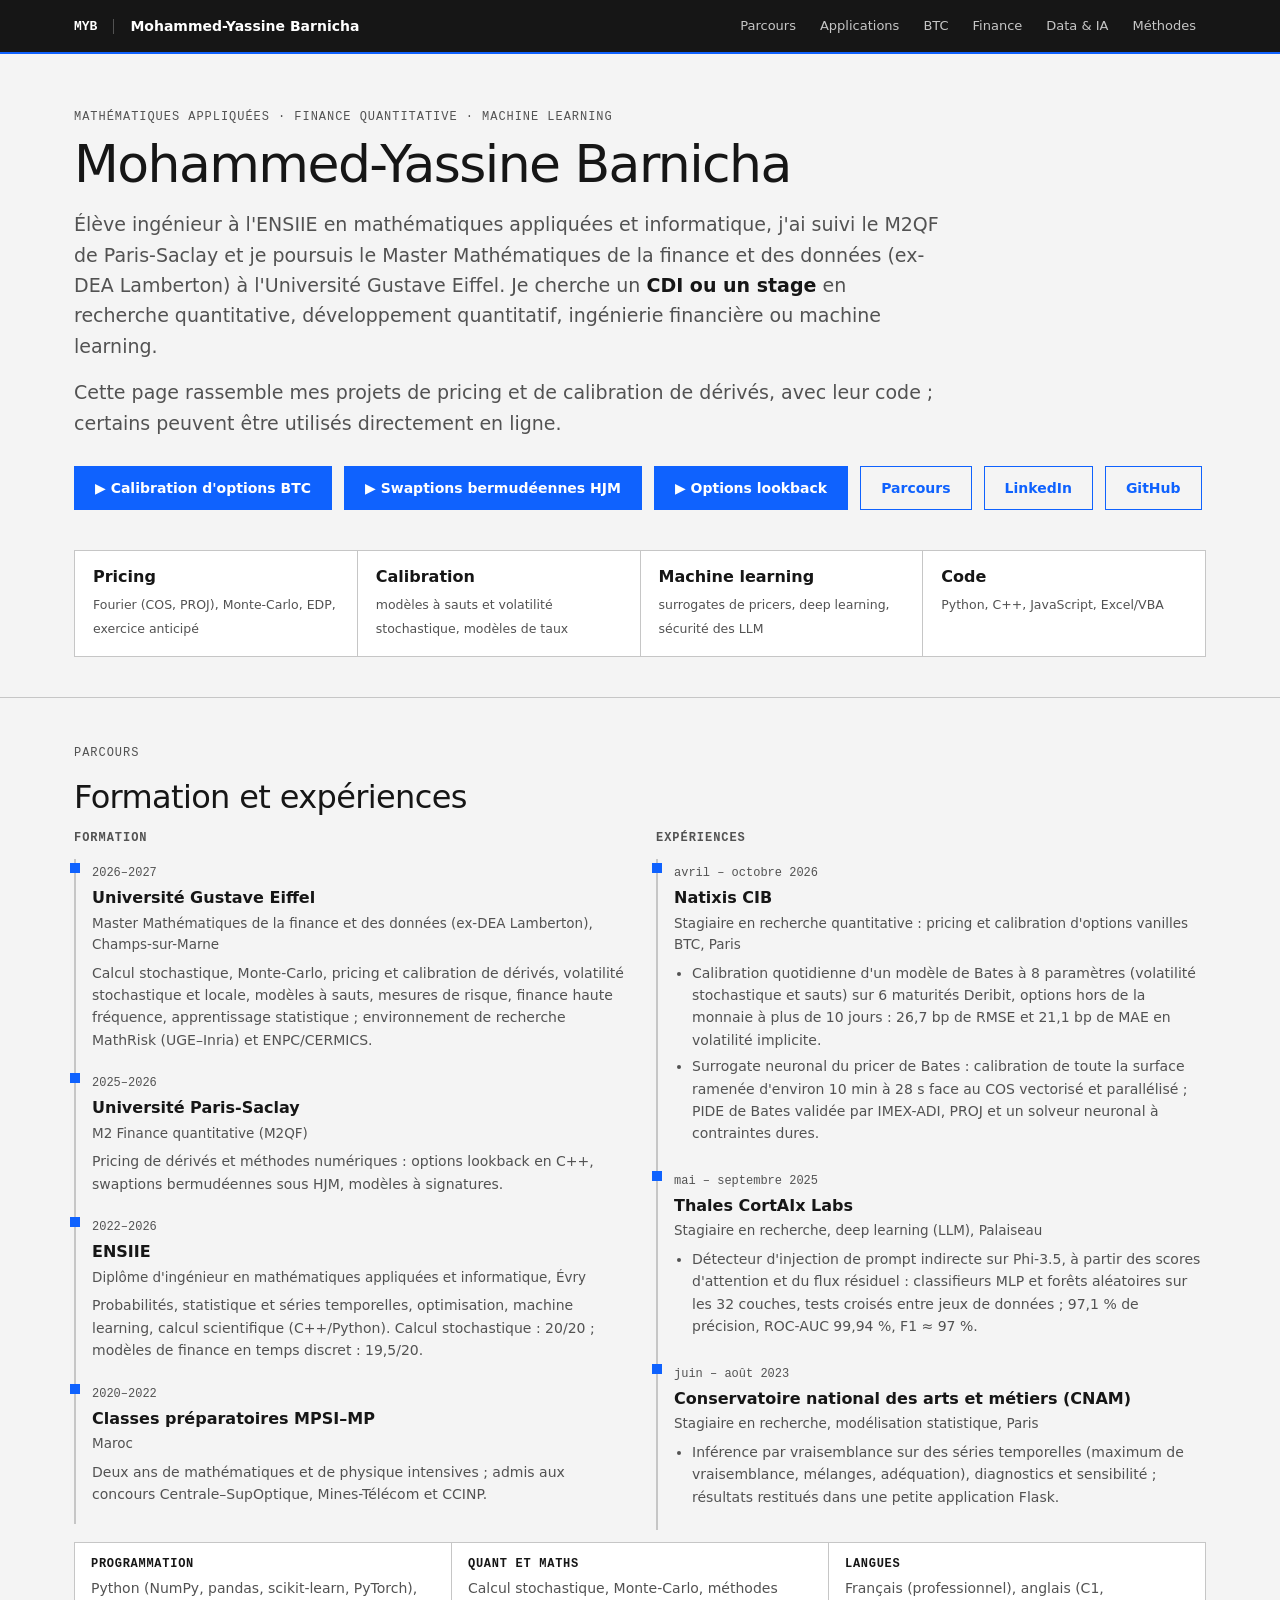
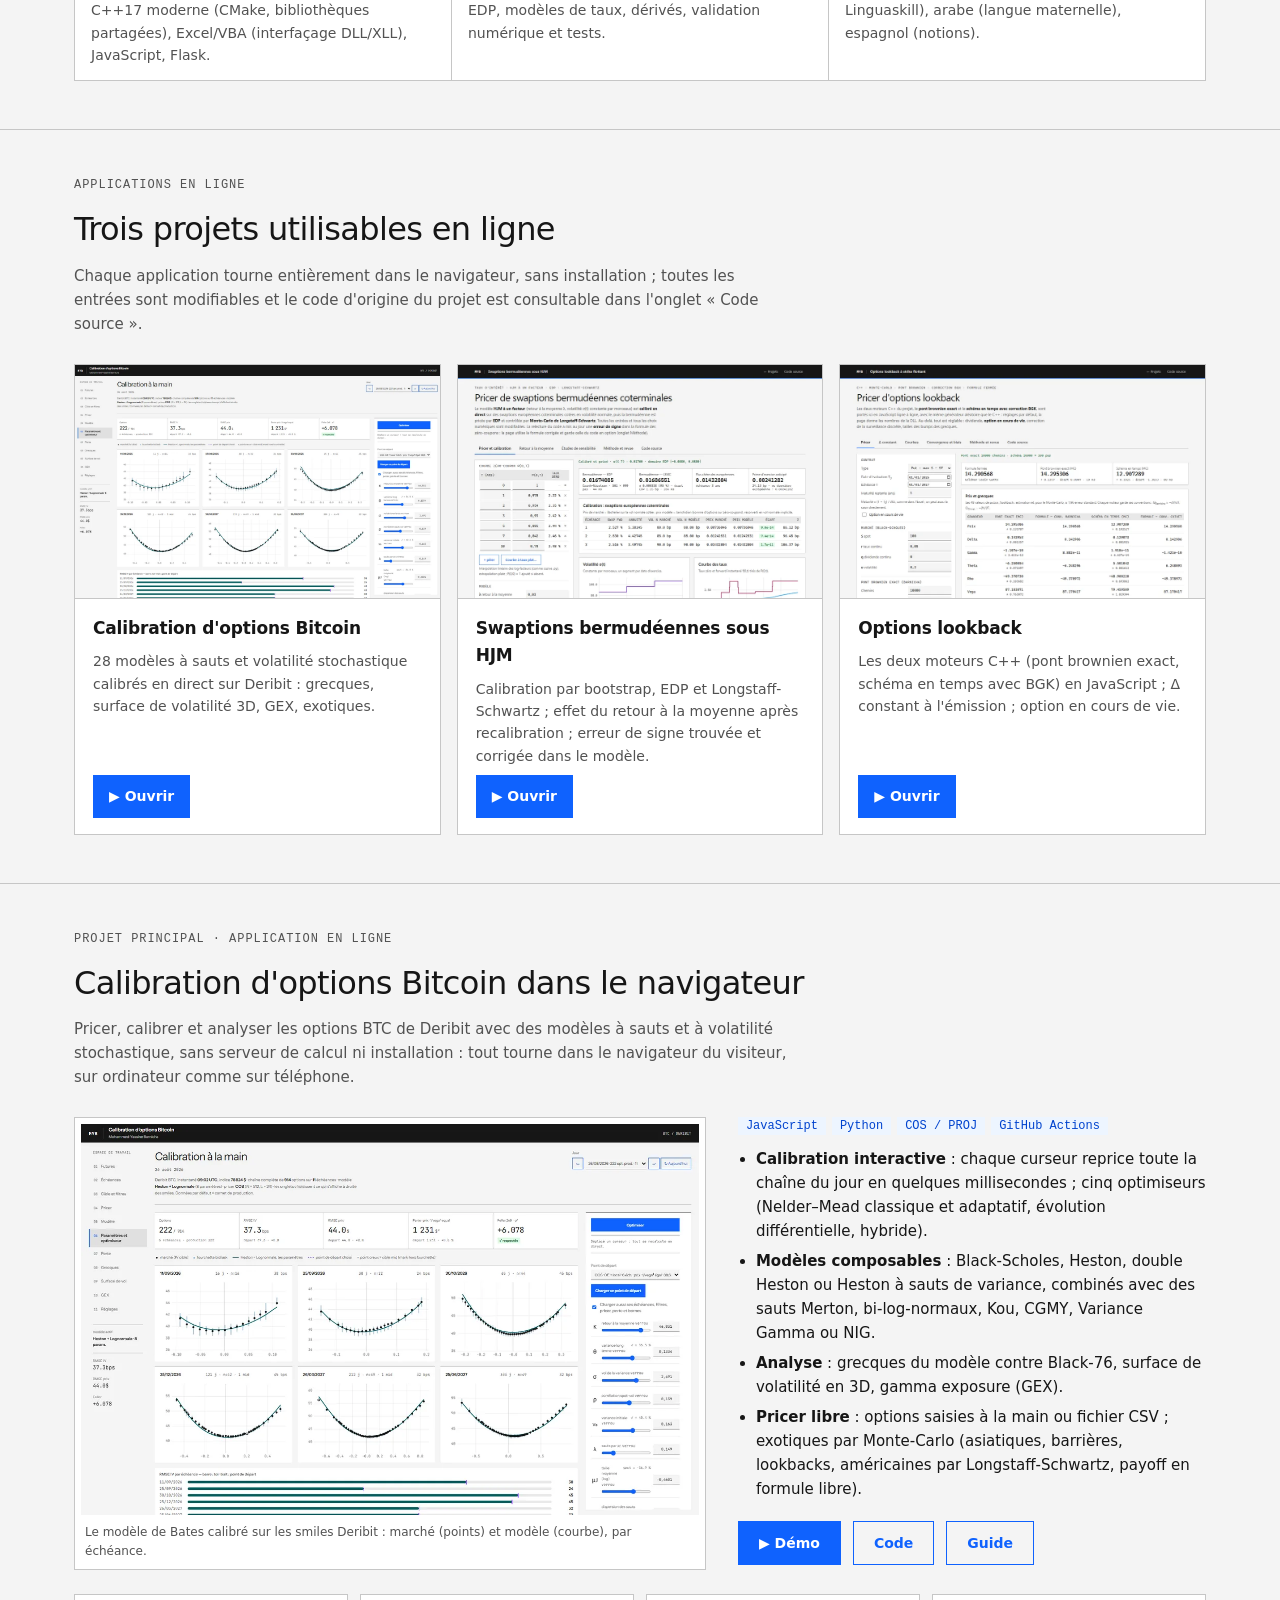
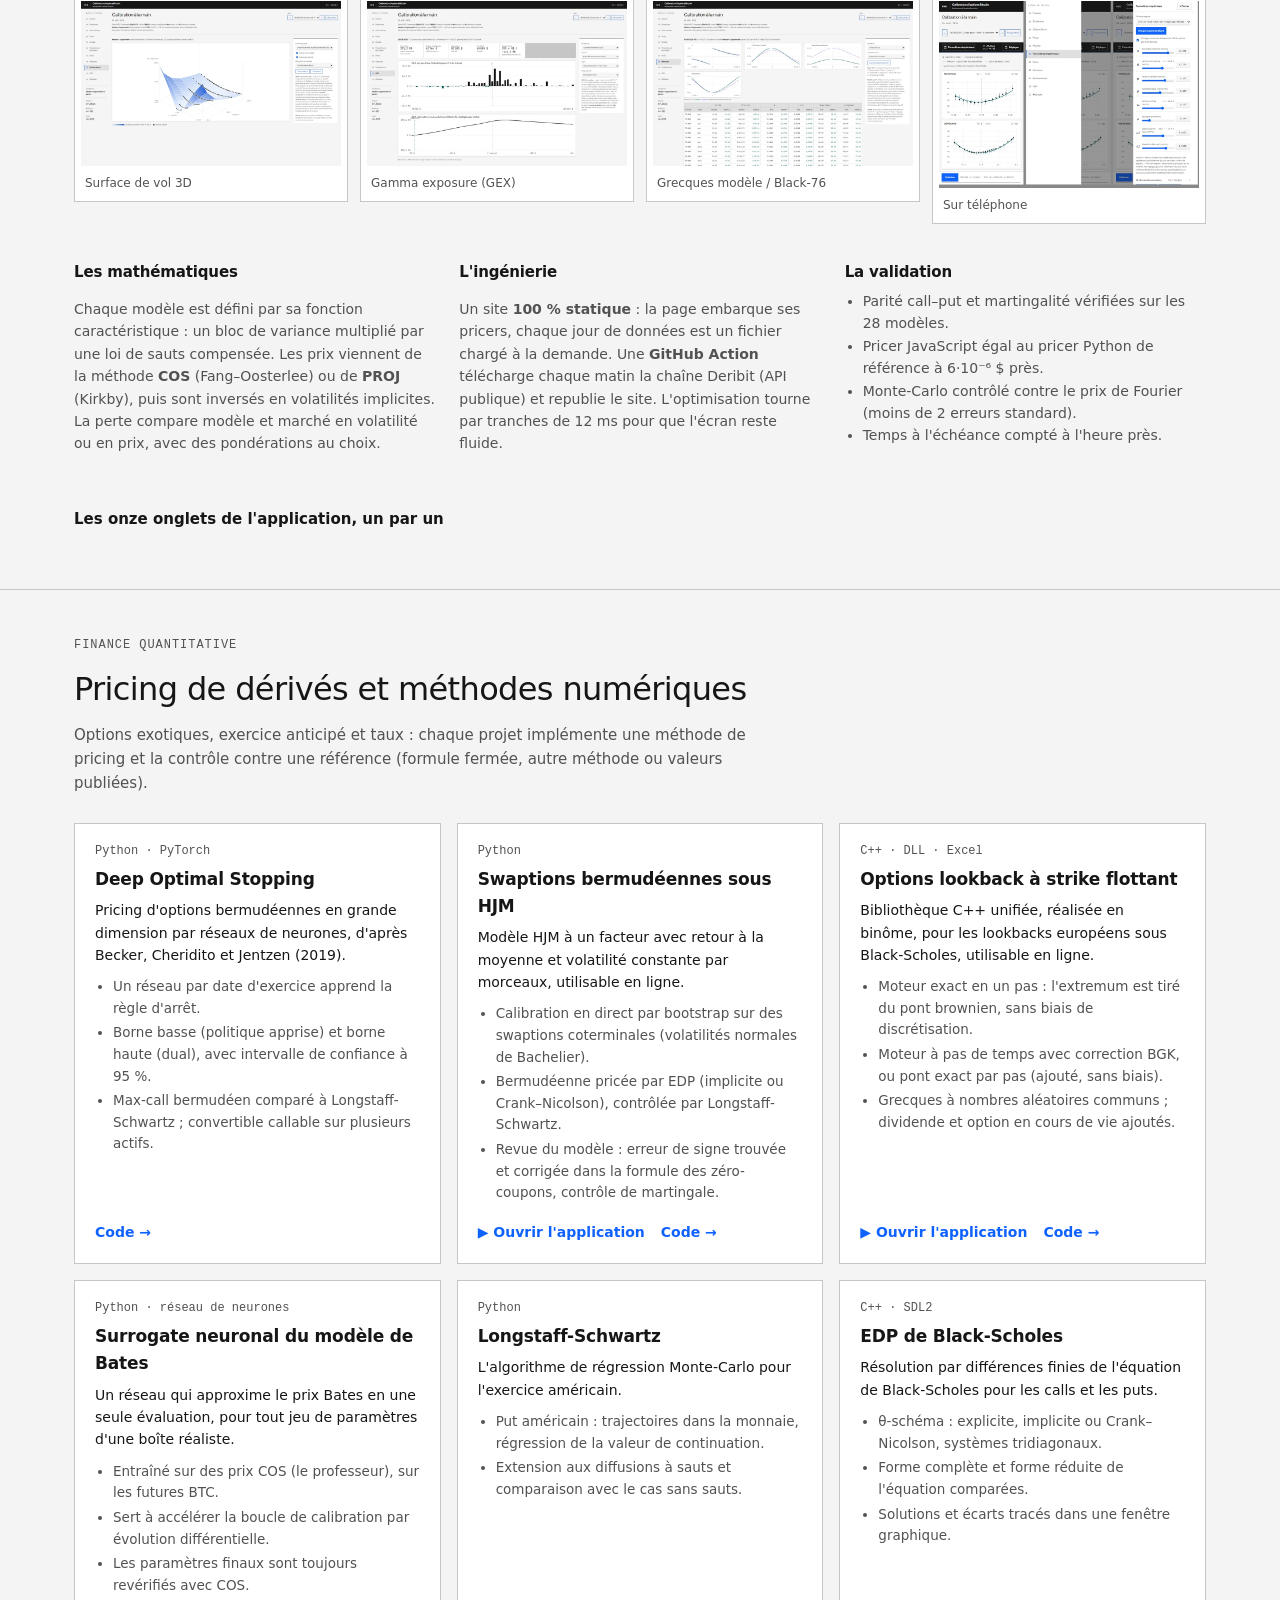
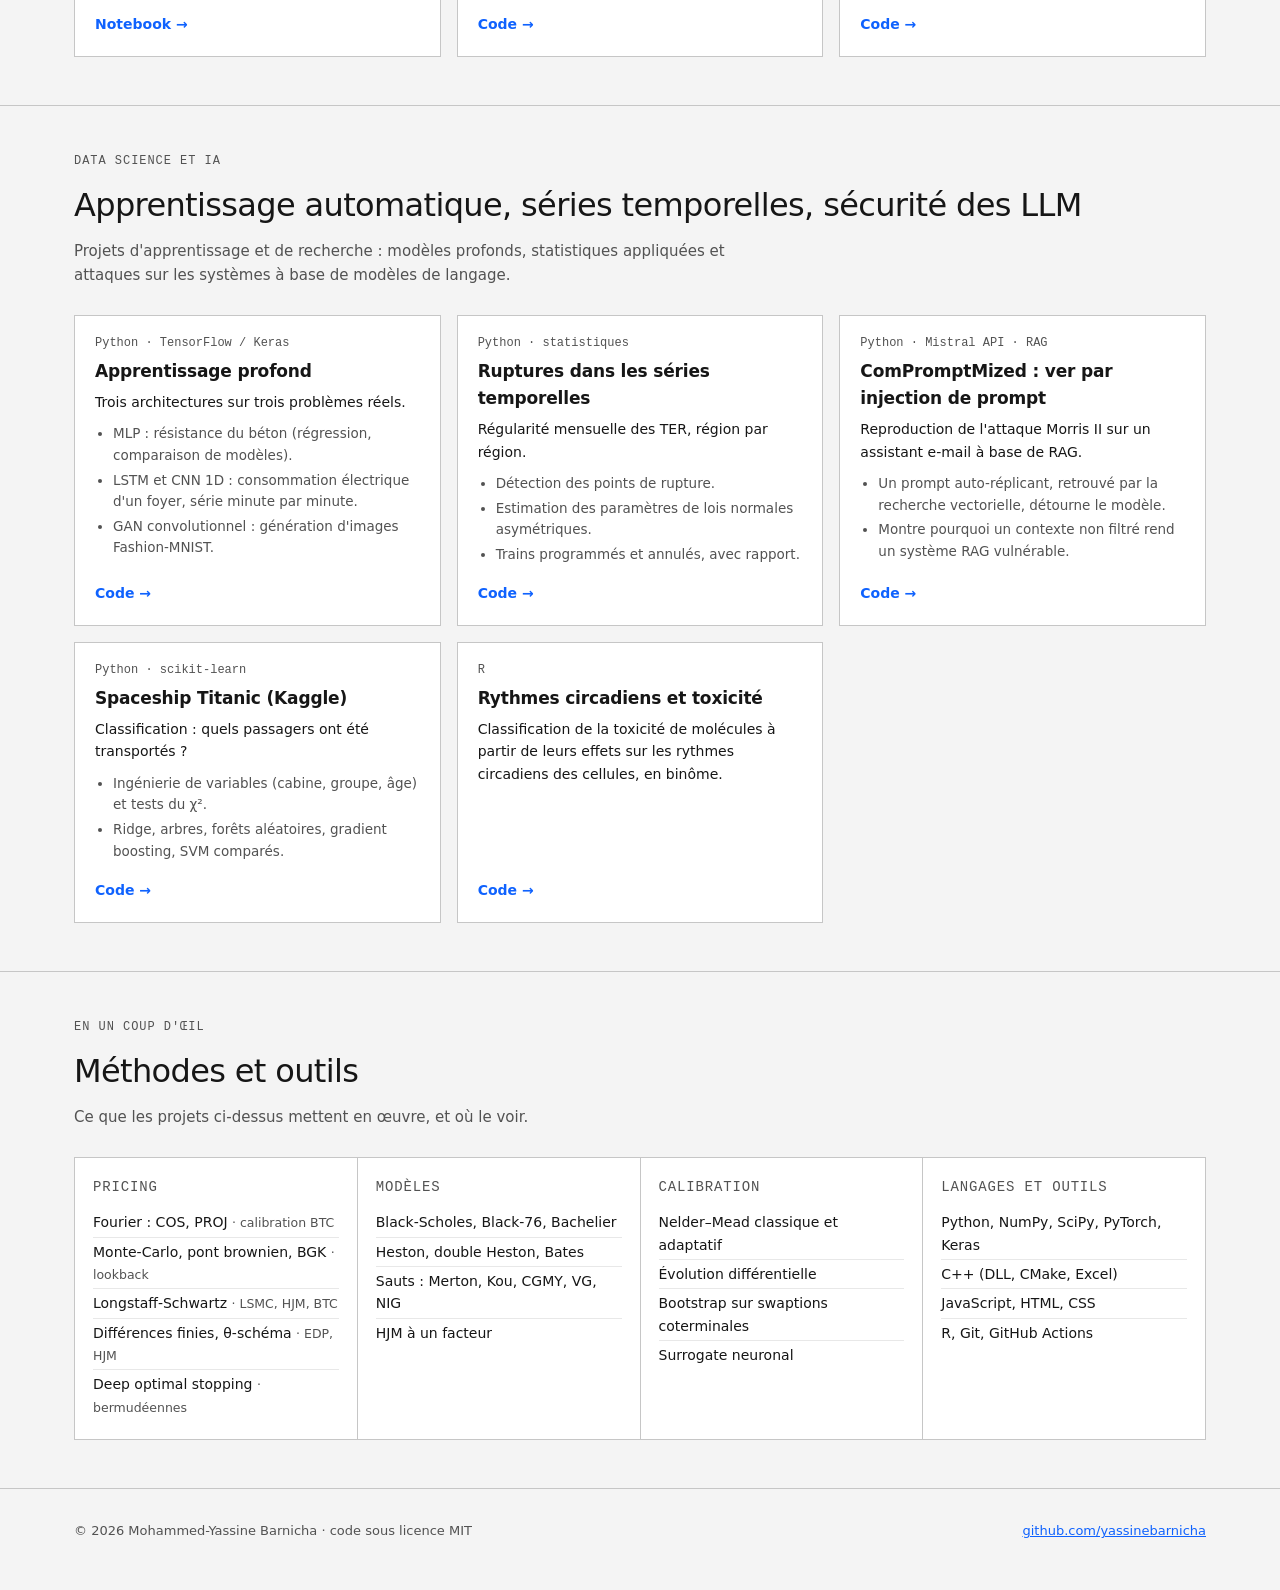
==== index.html @ ce74a49a "Accueil : ton plus sobre, recherche de CDI ou de stage Co-Authored-By: Claude Opus 5.5 <noreply@anth" ====
<!doctype html>
<html lang="fr">
<head>
<meta charset="utf-8">
<meta name="viewport" content="width=device-width,initial-scale=1">
<title>Mohammed-Yassine Barnicha — Finance quantitative</title>
<meta name="description" content="Projets de Mohammed-Yassine Barnicha : calibration d'options Bitcoin dans le navigateur, deep optimal stopping, swaptions bermudéennes sous HJM, options lookback en C++, EDP de Black-Scholes, apprentissage profond.">
<meta property="og:title" content="Mohammed-Yassine Barnicha — Finance quantitative">
<meta property="og:description" content="Pricing, calibration et méthodes numériques : applications et code source.">
<meta property="og:image" content="https://yassinebarnicha.github.io/img/calibration.webp">
<meta name="theme-color" content="#161616">
<link rel="icon" href="data:image/svg+xml,%3Csvg xmlns='http://www.w3.org/2000/svg' viewBox='0 0 32 32'%3E%3Crect width='32' height='32' fill='%23161616'/%3E%3Cpath d='M5 24 Q11 6 16 16 T27 8' stroke='%230f62fe' stroke-width='3' fill='none'/%3E%3C/svg%3E">
<style>
/* Même langage visuel que l'application de calibration : fond neutre, angles droits, chiffres en chasse fixe.
   Aucune police ni bibliothèque externe : la page reste autonome. */
:root{
  color-scheme:light;
  --ground:#f4f4f4;--panel:#fff;--sunk:#e8e8e8;--ink:#161616;--ink2:#525252;--line:#c6c6c6;
  --accent:#0f62fe;--accent-hover:#0050e6;--accent-ink:#fff;--tag:#edf5ff;--tag-ink:#0043ce;
  --sans:system-ui,-apple-system,"Segoe UI",Roboto,Arial,sans-serif;
  --mono:ui-monospace,"Cascadia Mono","SF Mono",Consolas,"Liberation Mono",monospace;
}
@media (prefers-color-scheme:dark){
  :root:not([data-theme="light"]){color-scheme:dark;
    --ground:#161616;--panel:#262626;--sunk:#393939;--ink:#f4f4f4;--ink2:#c6c6c6;--line:#525252;
    --accent:#4589ff;--accent-hover:#78a9ff;--accent-ink:#161616;--tag:#002d9c;--tag-ink:#d0e2ff}
}
:root[data-theme="dark"]{color-scheme:dark;
  --ground:#161616;--panel:#262626;--sunk:#393939;--ink:#f4f4f4;--ink2:#c6c6c6;--line:#525252;
  --accent:#4589ff;--accent-hover:#78a9ff;--accent-ink:#161616;--tag:#002d9c;--tag-ink:#d0e2ff}
*{box-sizing:border-box}
html{scroll-behavior:smooth;scroll-padding-top:64px}
body{margin:0;background:var(--ground);color:var(--ink);font:15px/1.6 var(--sans);-webkit-text-size-adjust:100%}
a{color:var(--accent)}
a:hover{color:var(--accent-hover)}
:focus-visible{outline:2px solid var(--accent);outline-offset:2px}
img{max-width:100%;height:auto;display:block}
.page{max-width:1180px;margin:0 auto;padding:0 24px}
code,.mono{font-family:var(--mono);font-size:.9em}

/* barre du haut */
.barre{position:sticky;top:0;z-index:10;background:#161616;color:#fff;border-bottom:2px solid var(--accent)}
.barre .page{display:flex;align-items:center;gap:16px;min-height:52px}
.mono-nom{font:600 13px var(--mono);padding-right:16px;border-right:1px solid #525252}
.barre .nom{font-weight:600;font-size:14px;white-space:nowrap}
.barre nav{margin-left:auto;display:flex;gap:4px;flex-wrap:wrap}
.barre nav a{color:#c6c6c6;text-decoration:none;font-size:13px;padding:6px 10px}
.barre nav a:hover{color:#fff;background:#393939}

/* en-tête */
.entete{padding:56px 0 40px;border-bottom:1px solid var(--line)}
.surtitre{font:12px var(--mono);color:var(--ink2);text-transform:uppercase;letter-spacing:.08em;margin:0 0 12px}
h1{font-weight:400;font-size:clamp(32px,5vw,52px);line-height:1.1;letter-spacing:-.03em;margin:0 0 16px}
.chapeau{font-size:clamp(16px,1.8vw,19px);color:var(--ink2);max-width:72ch;margin:0 0 28px}
.chapeau b{color:var(--ink);font-weight:600}
.boutons{display:flex;flex-wrap:wrap;gap:12px}
.btn{display:inline-flex;align-items:center;gap:8px;min-height:44px;padding:0 20px;border:1px solid var(--accent);
  text-decoration:none;font-weight:600;font-size:14px}
.btn.plein{background:var(--accent);color:var(--accent-ink)}
.btn.plein:hover{background:var(--accent-hover);border-color:var(--accent-hover);color:var(--accent-ink)}
.btn.creux{color:var(--accent);background:transparent}
.btn.creux:hover{background:var(--tag)}
.chiffres{display:grid;grid-template-columns:repeat(4,minmax(0,1fr));gap:1px;background:var(--line);border:1px solid var(--line);margin-top:40px}
.chiffres div{background:var(--panel);padding:16px 18px}
.chiffres b{display:block;font:600 16px/1.3 var(--sans);margin-bottom:4px}
.chiffres span{font-size:12.5px;color:var(--ink2)}

/* sections */
section{padding:48px 0;border-bottom:1px solid var(--line)}
h2{font-weight:400;font-size:clamp(24px,3vw,32px);letter-spacing:-.02em;margin:0 0 8px}
.intro{color:var(--ink2);max-width:75ch;margin:0 0 28px}
h3{font-size:17px;margin:0 0 6px;letter-spacing:-.01em}
.etiquettes{display:flex;flex-wrap:wrap;gap:6px;margin:0 0 12px;padding:0;list-style:none}
.etiquettes li{font:12px var(--mono);background:var(--tag);color:var(--tag-ink);padding:2px 8px}

/* parcours */
.parcours{display:grid;grid-template-columns:repeat(2,minmax(0,1fr));gap:32px}
.parcours h3.col{font:600 12px var(--mono);text-transform:uppercase;letter-spacing:.08em;color:var(--ink2);margin:0 0 14px}
.etape{border-left:2px solid var(--line);padding:0 0 18px 16px;position:relative}
.etape::before{content:"";position:absolute;left:-6px;top:4px;width:10px;height:10px;background:var(--accent)}
.etape .quand{font:12px var(--mono);color:var(--ink2)}
.etape h4{margin:2px 0 2px;font-size:16px}
.etape .ou{font-size:13.5px;color:var(--ink2);margin:0 0 6px}
.etape p,.etape li{font-size:14px;color:var(--ink2);margin:0}
.etape ul{margin:6px 0 0;padding-left:18px}
.etape li{margin-bottom:4px}
.etape b{color:var(--ink)}
.competences{display:grid;grid-template-columns:repeat(3,minmax(0,1fr));gap:1px;background:var(--line);border:1px solid var(--line);margin-top:12px}
.competences div{background:var(--panel);padding:14px 16px;font-size:14px;color:var(--ink2)}
.competences b{display:block;font:600 12px var(--mono);text-transform:uppercase;letter-spacing:.06em;color:var(--ink);margin-bottom:6px}
@media (max-width:900px){.parcours,.competences{grid-template-columns:minmax(0,1fr)}}

/* applications en ligne */
.apps{display:grid;grid-template-columns:repeat(3,minmax(0,1fr));gap:16px}
.app{background:var(--panel);border:1px solid var(--line);display:flex;flex-direction:column;text-decoration:none;color:var(--ink)}
.app:hover{border-color:var(--accent)}
.app:hover .ouvrir{background:var(--accent-hover)}
.app img{width:100%;aspect-ratio:900/579;object-fit:cover;object-position:top;border-bottom:1px solid var(--line)}
.app .corps{padding:16px 18px;display:flex;flex-direction:column;gap:8px;flex:1}
.app h3{margin:0;font-size:17px}
.app p{margin:0;font-size:14px;color:var(--ink2)}
.app .ouvrir{margin-top:auto;align-self:flex-start;background:var(--accent);color:var(--accent-ink);font-weight:600;font-size:14px;padding:10px 16px}
@media (max-width:900px){.apps{grid-template-columns:minmax(0,1fr)}}

/* projet vedette */
.vedette{display:grid;grid-template-columns:minmax(0,1.35fr) minmax(0,1fr);gap:32px;align-items:start}
.cadre{background:var(--panel);border:1px solid var(--line);padding:6px}
.cadre figcaption{font-size:12px;color:var(--ink2);padding:8px 4px 2px}
figure{margin:0}
.vedette ul.points{margin:0 0 20px;padding-left:18px}
.vedette ul.points li{margin-bottom:6px}
.galerie{display:grid;grid-template-columns:repeat(4,minmax(0,1fr));gap:12px;margin-top:24px}
.galerie a{display:block;text-decoration:none;color:var(--ink2)}
.galerie a:hover .cadre{border-color:var(--accent)}
.galerie figcaption{font-size:12px}
.colonnes{display:grid;grid-template-columns:repeat(3,minmax(0,1fr));gap:24px;margin-top:36px}
.colonnes h3{font-size:15px}
.colonnes p,.colonnes li{font-size:14px;color:var(--ink2)}
.colonnes ul{margin:0;padding-left:18px}
.onglets-app{display:grid;grid-template-columns:repeat(auto-fill,minmax(250px,1fr));gap:1px;background:var(--line);border:1px solid var(--line);margin:16px 0 0;padding:0;list-style:none}
.onglets-app li{background:var(--panel);padding:12px 14px;font-size:13.5px;color:var(--ink2)}
.onglets-app b{color:var(--ink);font-weight:600}
.onglets-app .num{font:12px var(--mono);color:var(--accent);margin-right:6px}
details.plus{margin-top:28px}
details.plus summary{cursor:pointer;font-weight:600;min-height:44px;display:flex;align-items:center}

/* grille de projets */
.grille{display:grid;grid-template-columns:repeat(auto-fill,minmax(320px,1fr));gap:16px}
.carte{background:var(--panel);border:1px solid var(--line);padding:20px;display:flex;flex-direction:column}
.carte:hover{border-color:var(--ink2)}
.carte .langue{font:12px var(--mono);color:var(--ink2);margin:0 0 8px}
.carte p{margin:0 0 10px;font-size:14px}
.carte ul{margin:0 0 14px;padding-left:18px;font-size:13.5px;color:var(--ink2)}
.carte ul li{margin-bottom:3px}
.carte .liens{margin-top:auto;display:flex;flex-wrap:wrap;gap:16px;font-size:14px;font-weight:600}
.carte .liens a{text-decoration:none}
.carte .liens a:hover{text-decoration:underline}

/* méthodes */
.methodes{display:grid;grid-template-columns:repeat(auto-fill,minmax(260px,1fr));gap:1px;background:var(--line);border:1px solid var(--line)}
.methodes div{background:var(--panel);padding:18px}
.methodes h3{font-size:14px;text-transform:uppercase;letter-spacing:.06em;font-family:var(--mono);font-weight:500;color:var(--ink2);margin-bottom:10px}
.methodes ul{margin:0;padding:0;list-style:none;font-size:14px}
.methodes li{padding:3px 0;border-bottom:1px solid var(--sunk)}
.methodes li:last-child{border-bottom:0}
.methodes .ou{color:var(--ink2);font-size:12.5px}

footer{padding:32px 0 48px;color:var(--ink2);font-size:13px}
footer .page{display:flex;flex-wrap:wrap;gap:12px 32px;justify-content:space-between}

@media (max-width:900px){
  .vedette{grid-template-columns:minmax(0,1fr)}
  .colonnes{grid-template-columns:minmax(0,1fr)}
  .galerie{grid-template-columns:repeat(2,minmax(0,1fr))}
  .chiffres{grid-template-columns:repeat(2,minmax(0,1fr))}
}
@media (max-width:600px){
  .page{padding:0 16px}
  .barre .nom{display:none}
  .barre nav{flex-wrap:nowrap;overflow-x:auto;scrollbar-width:none;min-width:0}
  .barre nav::-webkit-scrollbar{display:none}
  .barre nav a{padding:6px 7px;font-size:12.5px;white-space:nowrap}
  .entete{padding:36px 0 32px}
  section{padding:36px 0}
  .grille{grid-template-columns:minmax(0,1fr)}
  .btn{flex:1 1 auto;justify-content:center}
}
@media (prefers-reduced-motion:reduce){html{scroll-behavior:auto}}
</style>
</head>
<body>

<div class="barre">
  <div class="page">
    <span class="mono-nom" aria-hidden="true">MYB</span>
    <span class="nom">Mohammed-Yassine Barnicha</span>
    <nav aria-label="Sections">
      <a href="#parcours">Parcours</a>
      <a href="#applications">Applications</a>
      <a href="#calibration">BTC</a>
      <a href="#finance">Finance</a>
      <a href="#data">Data &amp; IA</a>
      <a href="#methodes">Méthodes</a>
    </nav>
  </div>
</div>

<main>
<header class="entete">
  <div class="page">
    <p class="surtitre">Mathématiques appliquées · finance quantitative · machine learning</p>
    <h1>Mohammed-Yassine Barnicha</h1>
    <p class="chapeau">Élève ingénieur à l'ENSIIE en mathématiques appliquées et informatique, j'ai suivi le M2QF de Paris-Saclay et je
      poursuis le Master Mathématiques de la finance et des données (ex-DEA Lamberton) à l'Université Gustave Eiffel.
      Je cherche un <b>CDI ou un stage</b> en recherche quantitative, développement quantitatif, ingénierie financière ou
      machine learning.</p>
    <p class="chapeau" style="margin-top:-12px">Cette page rassemble mes projets de pricing et de calibration de dérivés, avec leur code&nbsp;;
      certains peuvent être utilisés directement en ligne.</p>
    <div class="boutons">
      <a class="btn plein" href="calibration-btc-svjd/">▶ Calibration d'options BTC</a>
      <a class="btn plein" href="swaptions-hjm/">▶ Swaptions bermudéennes HJM</a>
      <a class="btn plein" href="options-lookback/">▶ Options lookback</a>
      <a class="btn creux" href="#parcours">Parcours</a>
      <a class="btn creux" href="https://www.linkedin.com/in/mohammed-yassine-barnicha-855587280/">LinkedIn</a>
      <a class="btn creux" href="https://github.com/yassinebarnicha">GitHub</a>
    </div>
    <div class="chiffres">
      <div><b>Pricing</b><span>Fourier (COS, PROJ), Monte-Carlo, EDP, exercice anticipé</span></div>
      <div><b>Calibration</b><span>modèles à sauts et volatilité stochastique, modèles de taux</span></div>
      <div><b>Machine learning</b><span>surrogates de pricers, deep learning, sécurité des LLM</span></div>
      <div><b>Code</b><span>Python, C++, JavaScript, Excel/VBA</span></div>
    </div>
  </div>
</header>

<section id="parcours">
  <div class="page">
    <p class="surtitre">Parcours</p>
    <h2>Formation et expériences</h2>
    <div class="parcours">
      <div>
        <h3 class="col">Formation</h3>
        <div class="etape"><span class="quand">2026–2027</span><h4>Université Gustave Eiffel</h4>
          <p class="ou">Master Mathématiques de la finance et des données (ex-DEA Lamberton), Champs-sur-Marne</p>
          <p>Calcul stochastique, Monte-Carlo, pricing et calibration de dérivés, volatilité stochastique et locale, modèles à sauts,
            mesures de risque, finance haute fréquence, apprentissage statistique ; environnement de recherche MathRisk (UGE–Inria)
            et ENPC/CERMICS.</p></div>
        <div class="etape"><span class="quand">2025–2026</span><h4>Université Paris-Saclay</h4>
          <p class="ou">M2 Finance quantitative (M2QF)</p>
          <p>Pricing de dérivés et méthodes numériques : options lookback en C++, swaptions bermudéennes sous HJM, modèles à
            signatures.</p></div>
        <div class="etape"><span class="quand">2022–2026</span><h4>ENSIIE</h4>
          <p class="ou">Diplôme d'ingénieur en mathématiques appliquées et informatique, Évry</p>
          <p>Probabilités, statistique et séries temporelles, optimisation, machine learning, calcul scientifique (C++/Python).
            Calcul stochastique : 20/20 ; modèles de finance en temps discret : 19,5/20.</p></div>
        <div class="etape"><span class="quand">2020–2022</span><h4>Classes préparatoires MPSI–MP</h4>
          <p class="ou">Maroc</p>
          <p>Deux ans de mathématiques et de physique intensives ; admis aux concours Centrale–SupOptique, Mines-Télécom et CCINP.</p></div>
      </div>
      <div>
        <h3 class="col">Expériences</h3>
        <div class="etape"><span class="quand">avril – octobre 2026</span><h4>Natixis CIB</h4>
          <p class="ou">Stagiaire en recherche quantitative : pricing et calibration d'options vanilles BTC, Paris</p>
          <ul>
            <li>Calibration quotidienne d'un modèle de Bates à 8 paramètres (volatilité stochastique et sauts) sur 6 maturités Deribit,
              options hors de la monnaie à plus de 10 jours : 26,7 bp de RMSE et 21,1 bp de MAE en volatilité implicite.</li>
            <li>Surrogate neuronal du pricer de Bates : calibration de toute la surface ramenée d'environ 10 min à 28 s
              face au COS vectorisé et parallélisé ; PIDE de Bates validée par IMEX-ADI, PROJ et un solveur neuronal à contraintes dures.</li>
          </ul></div>
        <div class="etape"><span class="quand">mai – septembre 2025</span><h4>Thales CortAIx Labs</h4>
          <p class="ou">Stagiaire en recherche, deep learning (LLM), Palaiseau</p>
          <ul>
            <li>Détecteur d'injection de prompt indirecte sur Phi-3.5, à partir des scores d'attention et du flux résiduel : classifieurs
              MLP et forêts aléatoires sur les 32 couches, tests croisés entre jeux de données ; 97,1 % de précision, ROC-AUC 99,94 %,
              F1 ≈ 97 %.</li>
          </ul></div>
        <div class="etape"><span class="quand">juin – août 2023</span><h4>Conservatoire national des arts et métiers (CNAM)</h4>
          <p class="ou">Stagiaire en recherche, modélisation statistique, Paris</p>
          <ul>
            <li>Inférence par vraisemblance sur des séries temporelles (maximum de vraisemblance, mélanges, adéquation), diagnostics et
              sensibilité ; résultats restitués dans une petite application Flask.</li>
          </ul></div>
      </div>
    </div>
    <div class="competences">
      <div><b>Programmation</b>Python (NumPy, pandas, scikit-learn, PyTorch), C++17 moderne (CMake, bibliothèques partagées), Excel/VBA
        (interfaçage DLL/XLL), JavaScript, Flask.</div>
      <div><b>Quant et maths</b>Calcul stochastique, Monte-Carlo, méthodes EDP, modèles de taux, dérivés, validation numérique et tests.</div>
      <div><b>Langues</b>Français (professionnel), anglais (C1, Linguaskill), arabe (langue maternelle), espagnol (notions).</div>
    </div>
  </div>
</section>

<section id="applications">
  <div class="page">
    <p class="surtitre">Applications en ligne</p>
    <h2>Trois projets utilisables en ligne</h2>
    <p class="intro">Chaque application tourne entièrement dans le navigateur, sans installation ; toutes les entrées sont modifiables
      et le code d'origine du projet est consultable dans l'onglet « Code source ».</p>
    <div class="apps">
      <a class="app" href="calibration-btc-svjd/">
        <img src="img/calibration.webp" width="900" height="570" loading="lazy" alt="Calibration du modèle de Bates sur les smiles Deribit">
        <div class="corps"><h3>Calibration d'options Bitcoin</h3>
          <p>28 modèles à sauts et volatilité stochastique calibrés en direct sur Deribit : grecques, surface de volatilité 3D, GEX, exotiques.</p>
          <span class="ouvrir">▶ Ouvrir</span></div></a>
      <a class="app" href="swaptions-hjm/">
        <img src="img/hjm.webp" width="900" height="579" loading="lazy" alt="Pricer de swaptions bermudéennes sous HJM">
        <div class="corps"><h3>Swaptions bermudéennes sous HJM</h3>
          <p>Calibration par bootstrap, EDP et Longstaff-Schwartz ; effet du retour à la moyenne après recalibration ; erreur de signe
            trouvée et corrigée dans le modèle.</p>
          <span class="ouvrir">▶ Ouvrir</span></div></a>
      <a class="app" href="options-lookback/">
        <img src="img/lookback.webp" width="900" height="579" loading="lazy" alt="Pricer d'options lookback">
        <div class="corps"><h3>Options lookback</h3>
          <p>Les deux moteurs C++ (pont brownien exact, schéma en temps avec BGK) en JavaScript ; Δ constant à l'émission ; option en
            cours de vie.</p>
          <span class="ouvrir">▶ Ouvrir</span></div></a>
    </div>
  </div>
</section>

<section id="calibration">
  <div class="page">
    <p class="surtitre">Projet principal · application en ligne</p>
    <h2>Calibration d'options Bitcoin dans le navigateur</h2>
    <p class="intro">Pricer, calibrer et analyser les options BTC de Deribit avec des modèles à sauts et à volatilité
      stochastique, sans serveur de calcul ni installation : tout tourne dans le navigateur du visiteur, sur ordinateur
      comme sur téléphone.</p>

    <div class="vedette">
      <figure class="cadre">
        <a href="https://yassinebarnicha.github.io/calibration-btc-svjd/"><img src="img/calibration.webp" width="1200" height="760"
          alt="Smiles de volatilité implicite du marché et du modèle de Bates calibré, une courbe par échéance"></a>
        <figcaption>Le modèle de Bates calibré sur les smiles Deribit : marché (points) et modèle (courbe), par échéance.</figcaption>
      </figure>
      <div>
        <ul class="etiquettes"><li>JavaScript</li><li>Python</li><li>COS / PROJ</li><li>GitHub Actions</li></ul>
        <ul class="points">
          <li><b>Calibration interactive</b> : chaque curseur reprice toute la chaîne du jour en quelques millisecondes ;
            cinq optimiseurs (Nelder–Mead classique et adaptatif, évolution différentielle, hybride).</li>
          <li><b>Modèles composables</b> : Black-Scholes, Heston, double Heston ou Heston à sauts de variance, combinés
            avec des sauts Merton, bi-log-normaux, Kou, CGMY, Variance Gamma ou NIG.</li>
          <li><b>Analyse</b> : grecques du modèle contre Black-76, surface de volatilité en 3D, gamma exposure (GEX).</li>
          <li><b>Pricer libre</b> : options saisies à la main ou fichier CSV ; exotiques par Monte-Carlo (asiatiques,
            barrières, lookbacks, américaines par Longstaff-Schwartz, payoff en formule libre).</li>
        </ul>
        <div class="boutons">
          <a class="btn plein" href="https://yassinebarnicha.github.io/calibration-btc-svjd/">▶ Démo</a>
          <a class="btn creux" href="https://github.com/yassinebarnicha/calibration-btc-svjd">Code</a>
          <a class="btn creux" href="https://github.com/yassinebarnicha/calibration-btc-svjd/blob/main/docs/GUIDE.md">Guide</a>
        </div>
      </div>
    </div>

    <div class="galerie">
      <a href="https://yassinebarnicha.github.io/calibration-btc-svjd/#Surface%20de%20vol"><figure class="cadre">
        <img src="img/surface.webp" width="900" height="570" loading="lazy" alt="Surface de volatilité implicite en 3D, modèle et points de marché">
        <figcaption>Surface de vol 3D</figcaption></figure></a>
      <a href="https://yassinebarnicha.github.io/calibration-btc-svjd/#GEX"><figure class="cadre">
        <img src="img/gex.webp" width="900" height="570" loading="lazy" alt="Gamma exposure par strike et niveau de bascule">
        <figcaption>Gamma exposure (GEX)</figcaption></figure></a>
      <a href="https://yassinebarnicha.github.io/calibration-btc-svjd/#Grecques"><figure class="cadre">
        <img src="img/grecques.webp" width="900" height="570" loading="lazy" alt="Grecques du modèle comparées à Black-76, par strike">
        <figcaption>Grecques modèle / Black-76</figcaption></figure></a>
      <a href="https://yassinebarnicha.github.io/calibration-btc-svjd/"><figure class="cadre">
        <img src="img/mobile.webp" width="900" height="645" loading="lazy" alt="Version téléphone : page, volet des onglets, volet des réglages">
        <figcaption>Sur téléphone</figcaption></figure></a>
    </div>

    <div class="colonnes">
      <div>
        <h3>Les mathématiques</h3>
        <p>Chaque modèle est défini par sa fonction caractéristique : un bloc de variance multiplié par une loi de sauts
          compensée. Les prix viennent de la méthode <b>COS</b> (Fang–Oosterlee) ou de <b>PROJ</b> (Kirkby), puis sont
          inversés en volatilités implicites. La perte compare modèle et marché en volatilité ou en prix, avec des
          pondérations au choix.</p>
      </div>
      <div>
        <h3>L'ingénierie</h3>
        <p>Un site <b>100 % statique</b> : la page embarque ses pricers, chaque jour de données est un fichier chargé à la
          demande. Une <b>GitHub Action</b> télécharge chaque matin la chaîne Deribit (API publique) et republie le site.
          L'optimisation tourne par tranches de 12 ms pour que l'écran reste fluide.</p>
      </div>
      <div>
        <h3>La validation</h3>
        <ul>
          <li>Parité call–put et martingalité vérifiées sur les 28 modèles.</li>
          <li>Pricer JavaScript égal au pricer Python de référence à 6·10⁻⁶ $ près.</li>
          <li>Monte-Carlo contrôlé contre le prix de Fourier (moins de 2 erreurs standard).</li>
          <li>Temps à l'échéance compté à l'heure près.</li>
        </ul>
      </div>
    </div>

    <details class="plus">
      <summary>Les onze onglets de l'application, un par un</summary>
      <ol class="onglets-app">
        <li><span class="num">01</span><b>Futures</b> — la trajectoire de chaque future depuis son émission.</li>
        <li><span class="num">02</span><b>Échéances</b> — le choix des maturités à calibrer.</li>
        <li><span class="num">03</span><b>Cible et filtres</b> — le prix visé (mid, bid, ask), les spreads, la moneyness.</li>
        <li><span class="num">04</span><b>Pricer</b> — COS ou PROJ, options à la main, CSV, exotiques par Monte-Carlo.</li>
        <li><span class="num">05</span><b>Modèle</b> — variance × sauts, avec la dynamique écrite en clair.</li>
        <li><span class="num">06</span><b>Paramètres et optimiseur</b> — curseurs, bornes, contrainte de Feller, cinq optimiseurs.</li>
        <li><span class="num">07</span><b>Perte</b> — la mesure et la pondération de l'erreur.</li>
        <li><span class="num">08</span><b>Grecques</b> — Δ, Γ, Vega, Θ du modèle contre Black-76.</li>
        <li><span class="num">09</span><b>Surface de vol</b> — en 3D, avec l'extrapolation du modèle.</li>
        <li><span class="num">10</span><b>GEX</b> — exposition gamma par strike, niveau de bascule, call / put walls.</li>
        <li><span class="num">11</span><b>Réglages</b> — enregistrer, comparer et exporter les jeux de paramètres.</li>
      </ol>
    </details>
  </div>
</section>

<section id="finance">
  <div class="page">
    <p class="surtitre">Finance quantitative</p>
    <h2>Pricing de dérivés et méthodes numériques</h2>
    <p class="intro">Options exotiques, exercice anticipé et taux : chaque projet implémente une méthode de pricing et la
      contrôle contre une référence (formule fermée, autre méthode ou valeurs publiées).</p>
    <div class="grille">

      <article class="carte">
        <p class="langue">Python · PyTorch</p>
        <h3>Deep Optimal Stopping</h3>
        <p>Pricing d'options bermudéennes en grande dimension par réseaux de neurones, d'après Becker, Cheridito et
          Jentzen (2019).</p>
        <ul>
          <li>Un réseau par date d'exercice apprend la règle d'arrêt.</li>
          <li>Borne basse (politique apprise) et borne haute (dual), avec intervalle de confiance à 95 %.</li>
          <li>Max-call bermudéen comparé à Longstaff-Schwartz ; convertible callable sur plusieurs actifs.</li>
        </ul>
        <div class="liens"><a href="https://github.com/yassinebarnicha/Deep-Optimal-Stopping-">Code →</a></div>
      </article>

      <article class="carte">
        <p class="langue">Python</p>
        <h3>Swaptions bermudéennes sous HJM</h3>
        <p>Modèle HJM à un facteur avec retour à la moyenne et volatilité constante par morceaux, utilisable en ligne.</p>
        <ul>
          <li>Calibration en direct par bootstrap sur des swaptions coterminales (volatilités normales de Bachelier).</li>
          <li>Bermudéenne pricée par EDP (implicite ou Crank–Nicolson), contrôlée par Longstaff-Schwartz.</li>
          <li>Revue du modèle : erreur de signe trouvée et corrigée dans la formule des zéro-coupons, contrôle de martingale.</li>
        </ul>
        <div class="liens"><a href="swaptions-hjm/">▶ Ouvrir l'application</a><a href="swaptions-hjm/#code">Code →</a></div>
      </article>

      <article class="carte">
        <p class="langue">C++ · DLL · Excel</p>
        <h3>Options lookback à strike flottant</h3>
        <p>Bibliothèque C++ unifiée, réalisée en binôme, pour les lookbacks européens sous Black-Scholes, utilisable en ligne.</p>
        <ul>
          <li>Moteur exact en un pas : l'extremum est tiré du pont brownien, sans biais de discrétisation.</li>
          <li>Moteur à pas de temps avec correction BGK, ou pont exact par pas (ajouté, sans biais).</li>
          <li>Grecques à nombres aléatoires communs ; dividende et option en cours de vie ajoutés.</li>
        </ul>
        <div class="liens"><a href="options-lookback/">▶ Ouvrir l'application</a><a href="options-lookback/#code">Code →</a></div>
      </article>

      <article class="carte">
        <p class="langue">Python · réseau de neurones</p>
        <h3>Surrogate neuronal du modèle de Bates</h3>
        <p>Un réseau qui approxime le prix Bates en une seule évaluation, pour tout jeu de paramètres d'une boîte
          réaliste.</p>
        <ul>
          <li>Entraîné sur des prix COS (le professeur), sur les futures BTC.</li>
          <li>Sert à accélérer la boucle de calibration par évolution différentielle.</li>
          <li>Les paramètres finaux sont toujours revérifiés avec COS.</li>
        </ul>
        <div class="liens"><a href="https://github.com/yassinebarnicha/DEEP_LEARNING/blob/main/amortized_bates_surrogate_colab.ipynb">Notebook →</a></div>
      </article>

      <article class="carte">
        <p class="langue">Python</p>
        <h3>Longstaff-Schwartz</h3>
        <p>L'algorithme de régression Monte-Carlo pour l'exercice américain.</p>
        <ul>
          <li>Put américain : trajectoires dans la monnaie, régression de la valeur de continuation.</li>
          <li>Extension aux diffusions à sauts et comparaison avec le cas sans sauts.</li>
        </ul>
        <div class="liens"><a href="https://github.com/yassinebarnicha/Longstaff-schwartz">Code →</a></div>
      </article>

      <article class="carte">
        <p class="langue">C++ · SDL2</p>
        <h3>EDP de Black-Scholes</h3>
        <p>Résolution par différences finies de l'équation de Black-Scholes pour les calls et les puts.</p>
        <ul>
          <li>θ-schéma : explicite, implicite ou Crank–Nicolson, systèmes tridiagonaux.</li>
          <li>Forme complète et forme réduite de l'équation comparées.</li>
          <li>Solutions et écarts tracés dans une fenêtre graphique.</li>
        </ul>
        <div class="liens"><a href="https://github.com/yassinebarnicha/Black-Scholes-PDE-solving">Code →</a></div>
      </article>

    </div>
  </div>
</section>

<section id="data">
  <div class="page">
    <p class="surtitre">Data science et IA</p>
    <h2>Apprentissage automatique, séries temporelles, sécurité des LLM</h2>
    <p class="intro">Projets d'apprentissage et de recherche : modèles profonds, statistiques appliquées et attaques sur
      les systèmes à base de modèles de langage.</p>
    <div class="grille">

      <article class="carte">
        <p class="langue">Python · TensorFlow / Keras</p>
        <h3>Apprentissage profond</h3>
        <p>Trois architectures sur trois problèmes réels.</p>
        <ul>
          <li>MLP : résistance du béton (régression, comparaison de modèles).</li>
          <li>LSTM et CNN 1D : consommation électrique d'un foyer, série minute par minute.</li>
          <li>GAN convolutionnel : génération d'images Fashion-MNIST.</li>
        </ul>
        <div class="liens"><a href="https://github.com/yassinebarnicha/DEEP_LEARNING">Code →</a></div>
      </article>

      <article class="carte">
        <p class="langue">Python · statistiques</p>
        <h3>Ruptures dans les séries temporelles</h3>
        <p>Régularité mensuelle des TER, région par région.</p>
        <ul>
          <li>Détection des points de rupture.</li>
          <li>Estimation des paramètres de lois normales asymétriques.</li>
          <li>Trains programmés et annulés, avec rapport.</li>
        </ul>
        <div class="liens"><a href="https://github.com/yassinebarnicha/Time-Series-Analysis-">Code →</a></div>
      </article>

      <article class="carte">
        <p class="langue">Python · Mistral API · RAG</p>
        <h3>ComPromptMized : ver par injection de prompt</h3>
        <p>Reproduction de l'attaque Morris II sur un assistant e-mail à base de RAG.</p>
        <ul>
          <li>Un prompt auto-réplicant, retrouvé par la recherche vectorielle, détourne le modèle.</li>
          <li>Montre pourquoi un contexte non filtré rend un système RAG vulnérable.</li>
        </ul>
        <div class="liens"><a href="https://github.com/yassinebarnicha/ComPromptMized">Code →</a></div>
      </article>

      <article class="carte">
        <p class="langue">Python · scikit-learn</p>
        <h3>Spaceship Titanic (Kaggle)</h3>
        <p>Classification : quels passagers ont été transportés ?</p>
        <ul>
          <li>Ingénierie de variables (cabine, groupe, âge) et tests du χ².</li>
          <li>Ridge, arbres, forêts aléatoires, gradient boosting, SVM comparés.</li>
        </ul>
        <div class="liens"><a href="https://github.com/yassinebarnicha/Spceship-Titanic-Kaggle">Code →</a></div>
      </article>

      <article class="carte">
        <p class="langue">R</p>
        <h3>Rythmes circadiens et toxicité</h3>
        <p>Classification de la toxicité de molécules à partir de leurs effets sur les rythmes circadiens des cellules,
          en binôme.</p>
        <div class="liens"><a href="https://github.com/yassinebarnicha/MRR-Project">Code →</a></div>
      </article>

    </div>
  </div>
</section>

<section id="methodes">
  <div class="page">
    <p class="surtitre">En un coup d'œil</p>
    <h2>Méthodes et outils</h2>
    <p class="intro">Ce que les projets ci-dessus mettent en œuvre, et où le voir.</p>
    <div class="methodes">
      <div><h3>Pricing</h3><ul>
        <li>Fourier : COS, PROJ <span class="ou">· calibration BTC</span></li>
        <li>Monte-Carlo, pont brownien, BGK <span class="ou">· lookback</span></li>
        <li>Longstaff-Schwartz <span class="ou">· LSMC, HJM, BTC</span></li>
        <li>Différences finies, θ-schéma <span class="ou">· EDP, HJM</span></li>
        <li>Deep optimal stopping <span class="ou">· bermudéennes</span></li>
      </ul></div>
      <div><h3>Modèles</h3><ul>
        <li>Black-Scholes, Black-76, Bachelier</li>
        <li>Heston, double Heston, Bates</li>
        <li>Sauts : Merton, Kou, CGMY, VG, NIG</li>
        <li>HJM à un facteur</li>
      </ul></div>
      <div><h3>Calibration</h3><ul>
        <li>Nelder–Mead classique et adaptatif</li>
        <li>Évolution différentielle</li>
        <li>Bootstrap sur swaptions coterminales</li>
        <li>Surrogate neuronal</li>
      </ul></div>
      <div><h3>Langages et outils</h3><ul>
        <li>Python, NumPy, SciPy, PyTorch, Keras</li>
        <li>C++ (DLL, CMake, Excel)</li>
        <li>JavaScript, HTML, CSS</li>
        <li>R, Git, GitHub Actions</li>
      </ul></div>
    </div>
  </div>
</section>
</main>

<footer>
  <div class="page">
    <span>© 2026 Mohammed-Yassine Barnicha · code sous licence MIT</span>
    <span><a href="https://github.com/yassinebarnicha">github.com/yassinebarnicha</a></span>
  </div>
</footer>

</body>
</html>
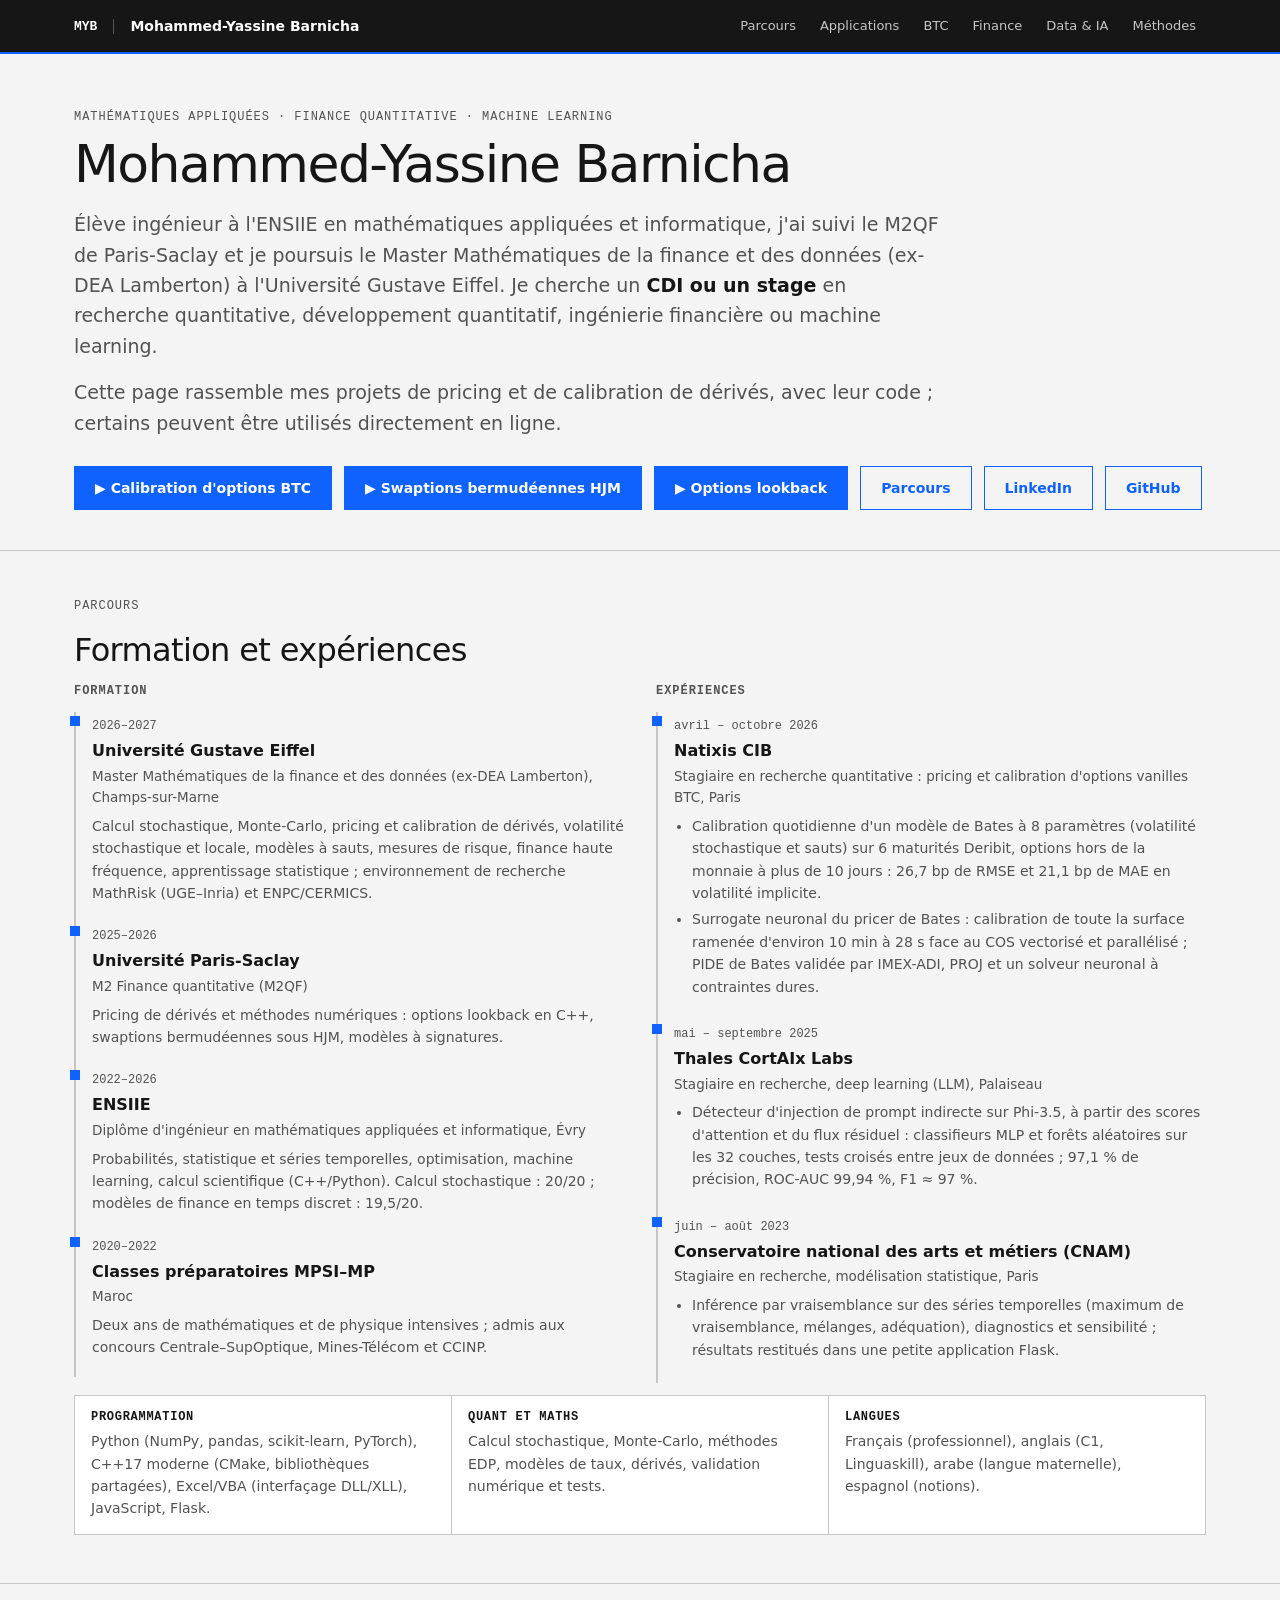
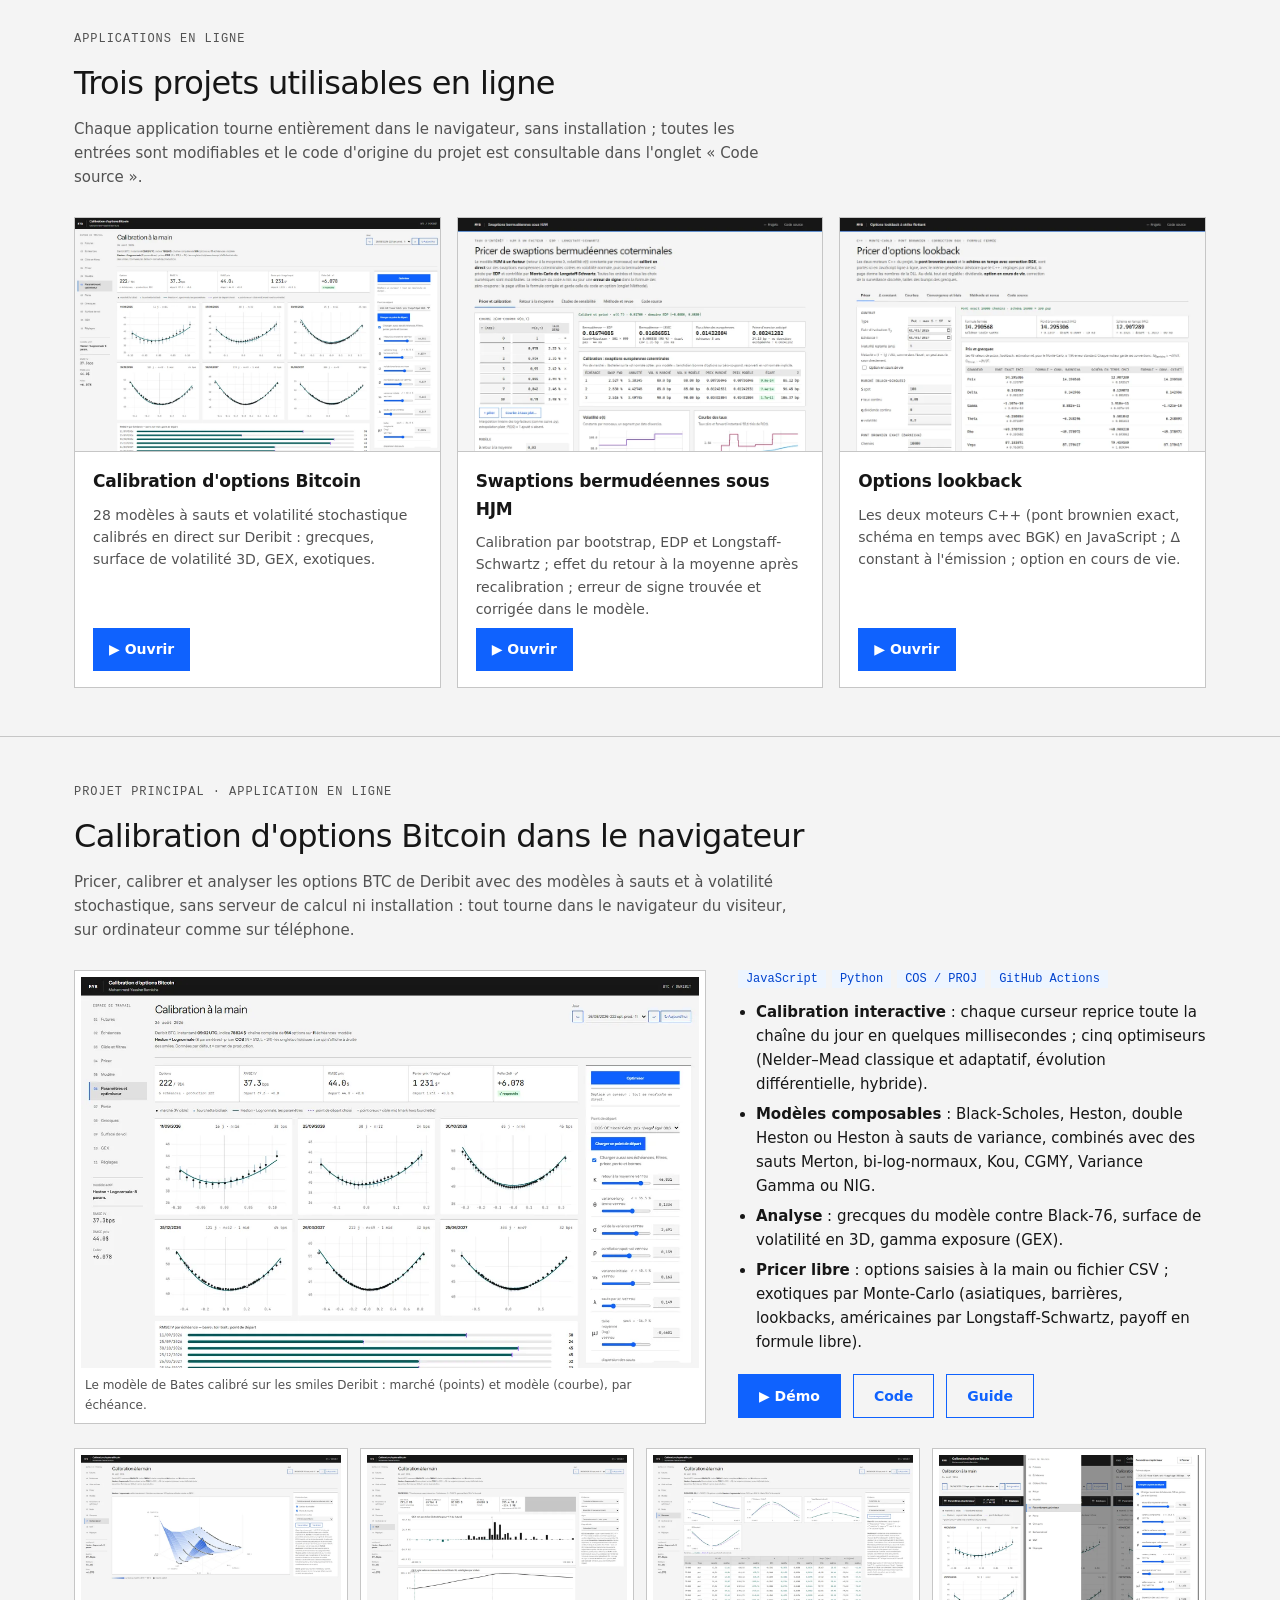
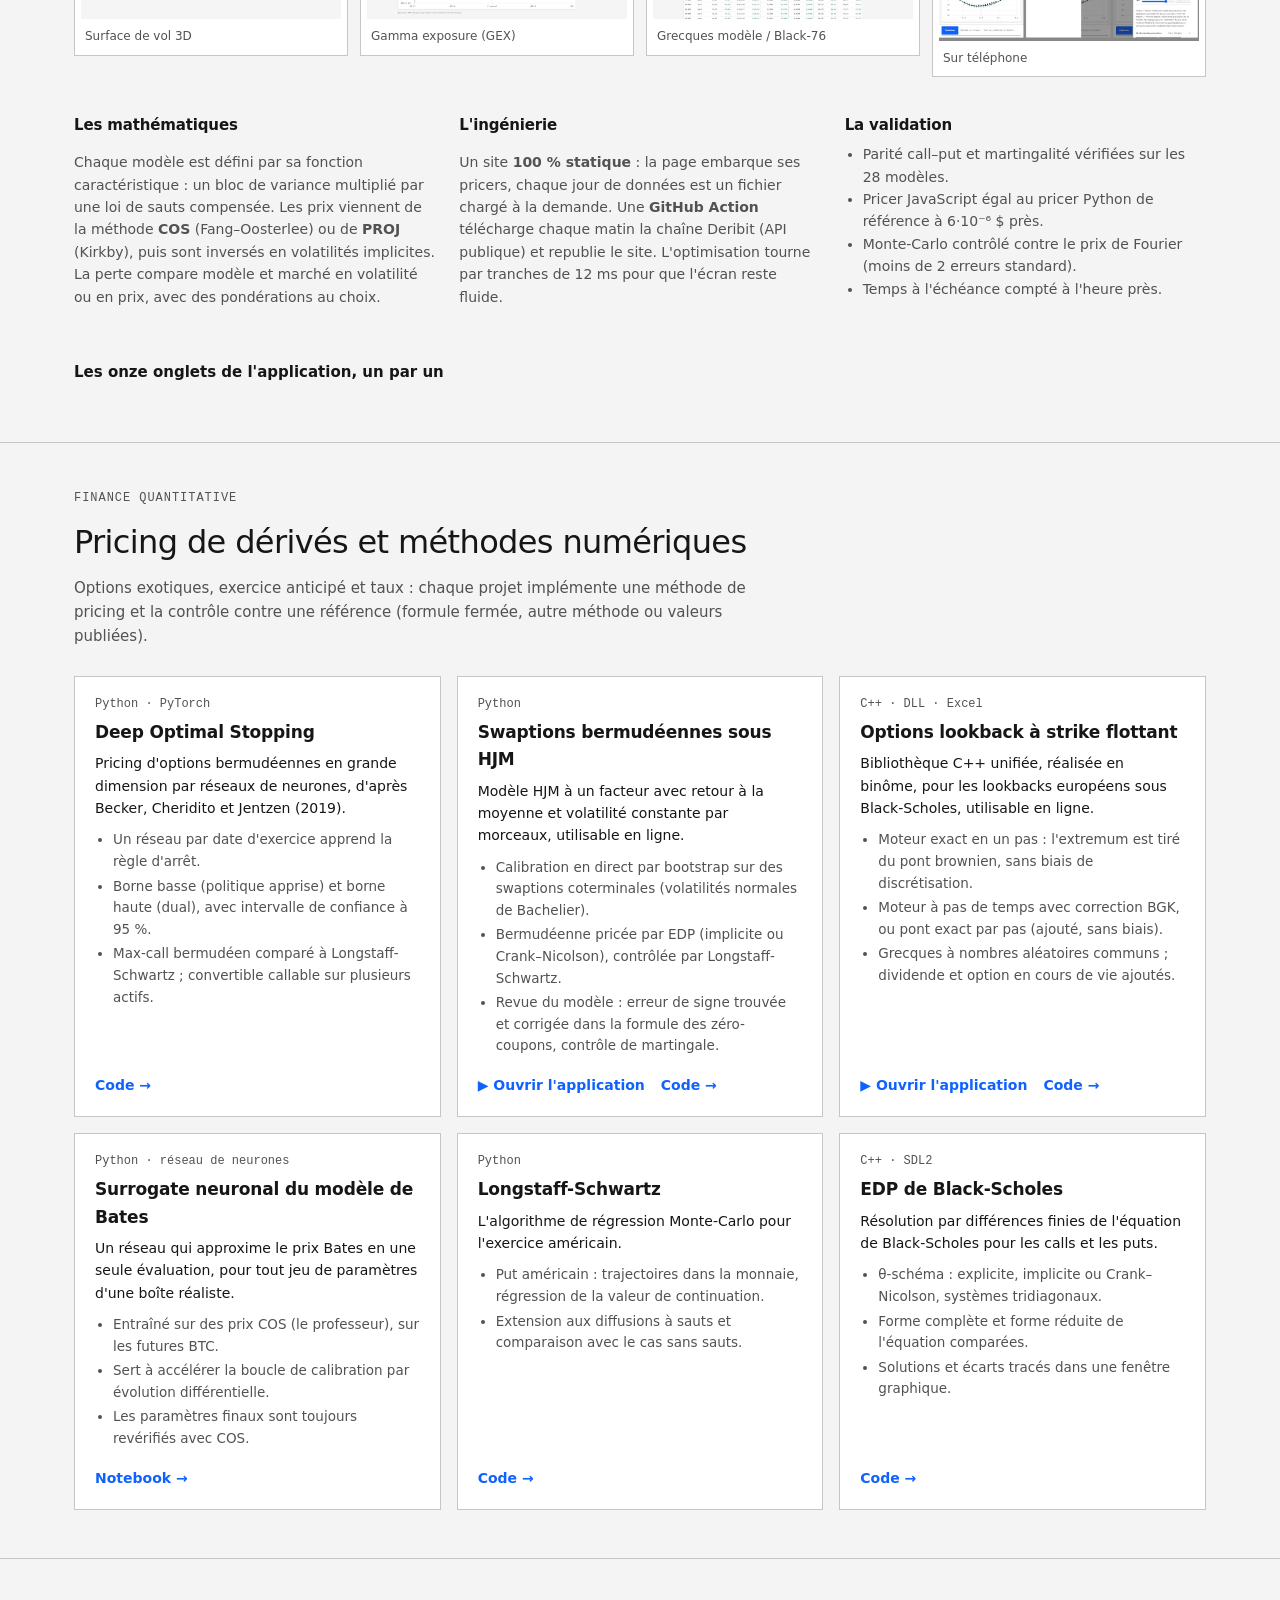
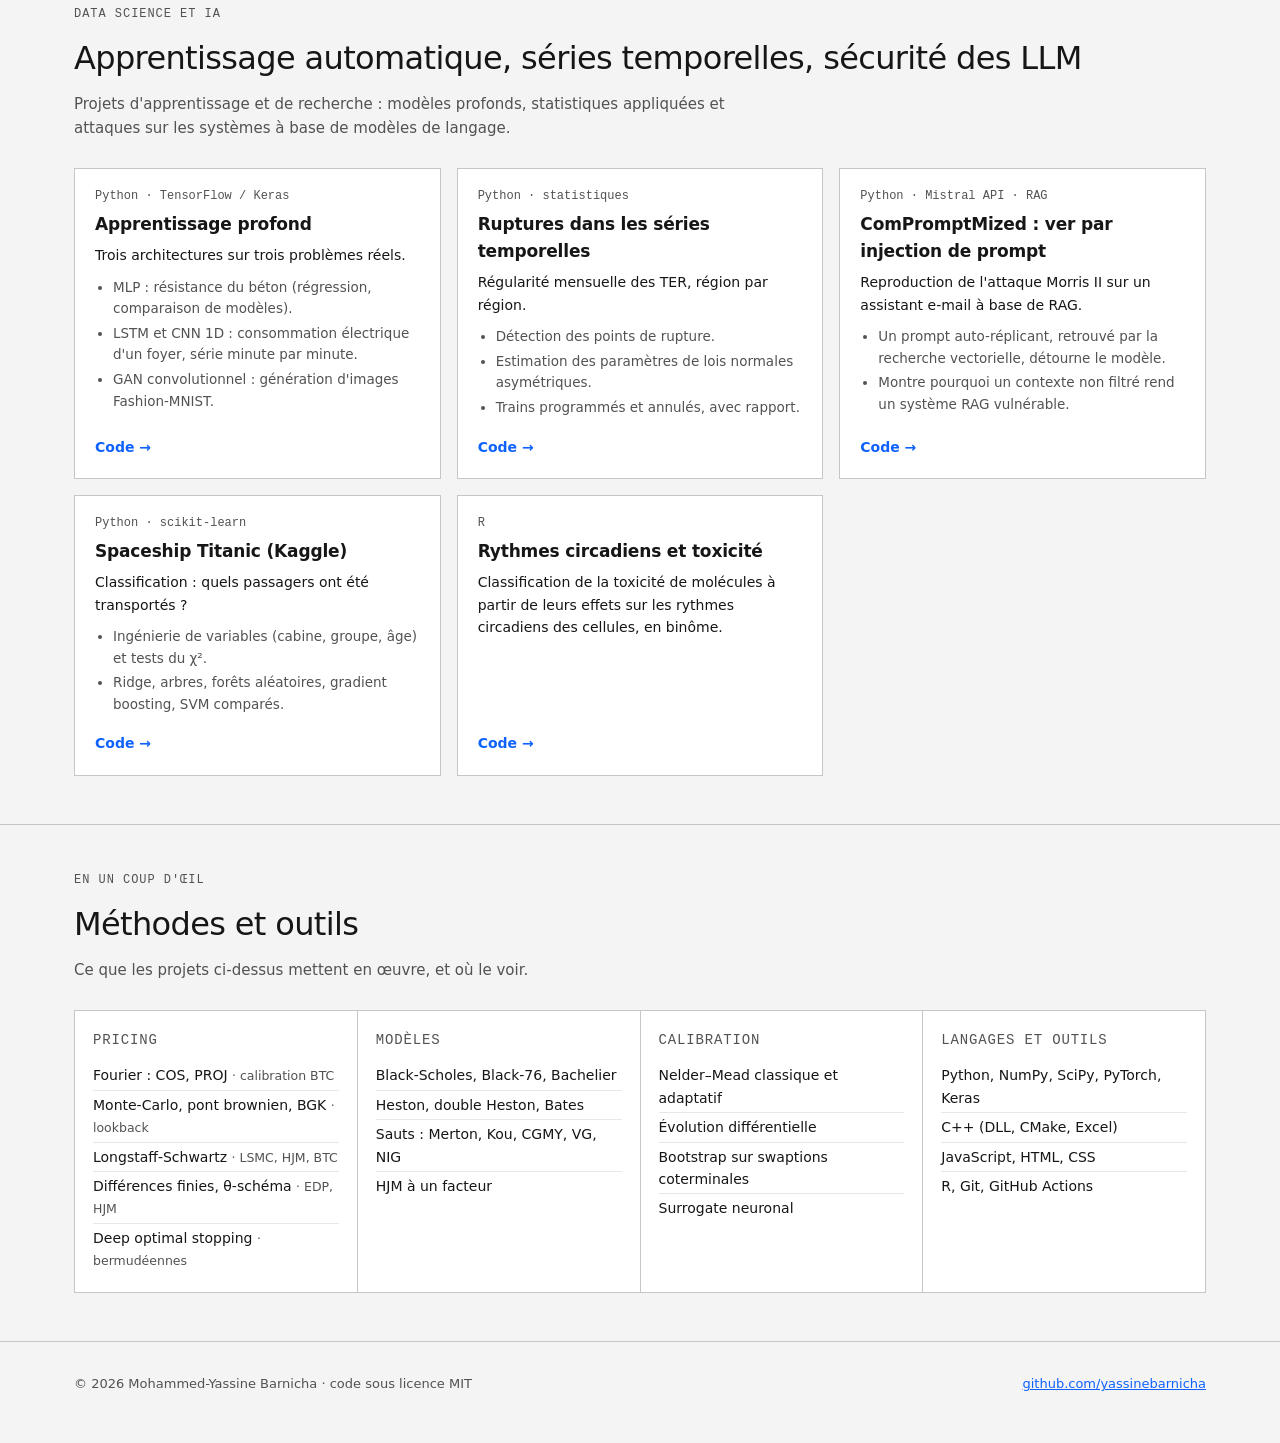
==== commit 50525613: "Accueil : retrait de la bande sous l'intro Co-Authored-By: Claude Opus 5.5 <noreply@anthropic.com>" ====
--- a/index.html
+++ b/index.html
@@ -203,12 +203,6 @@
       <a class="btn creux" href="#parcours">Parcours</a>
       <a class="btn creux" href="https://www.linkedin.com/in/mohammed-yassine-barnicha-855587280/">LinkedIn</a>
       <a class="btn creux" href="https://github.com/yassinebarnicha">GitHub</a>
-    </div>
-    <div class="chiffres">
-      <div><b>Pricing</b><span>Fourier (COS, PROJ), Monte-Carlo, EDP, exercice anticipé</span></div>
-      <div><b>Calibration</b><span>modèles à sauts et volatilité stochastique, modèles de taux</span></div>
-      <div><b>Machine learning</b><span>surrogates de pricers, deep learning, sécurité des LLM</span></div>
-      <div><b>Code</b><span>Python, C++, JavaScript, Excel/VBA</span></div>
     </div>
   </div>
 </header>
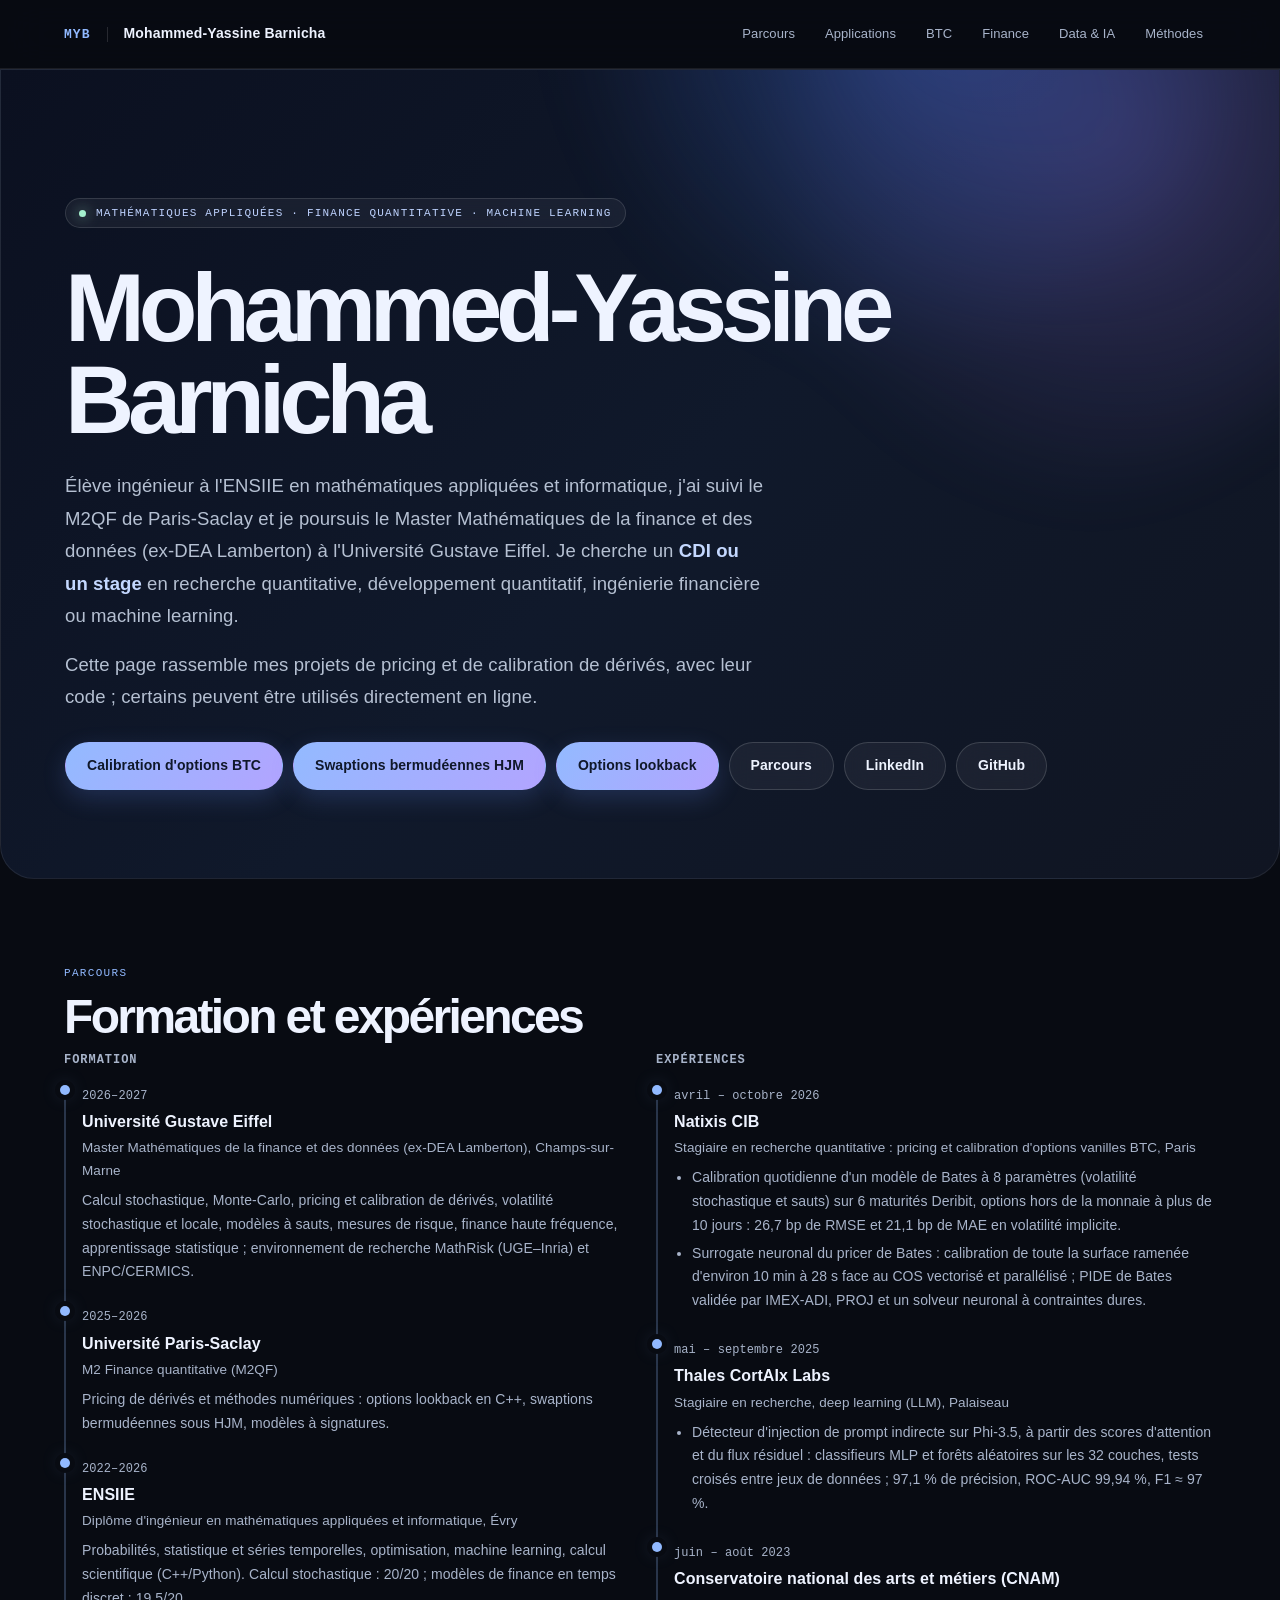
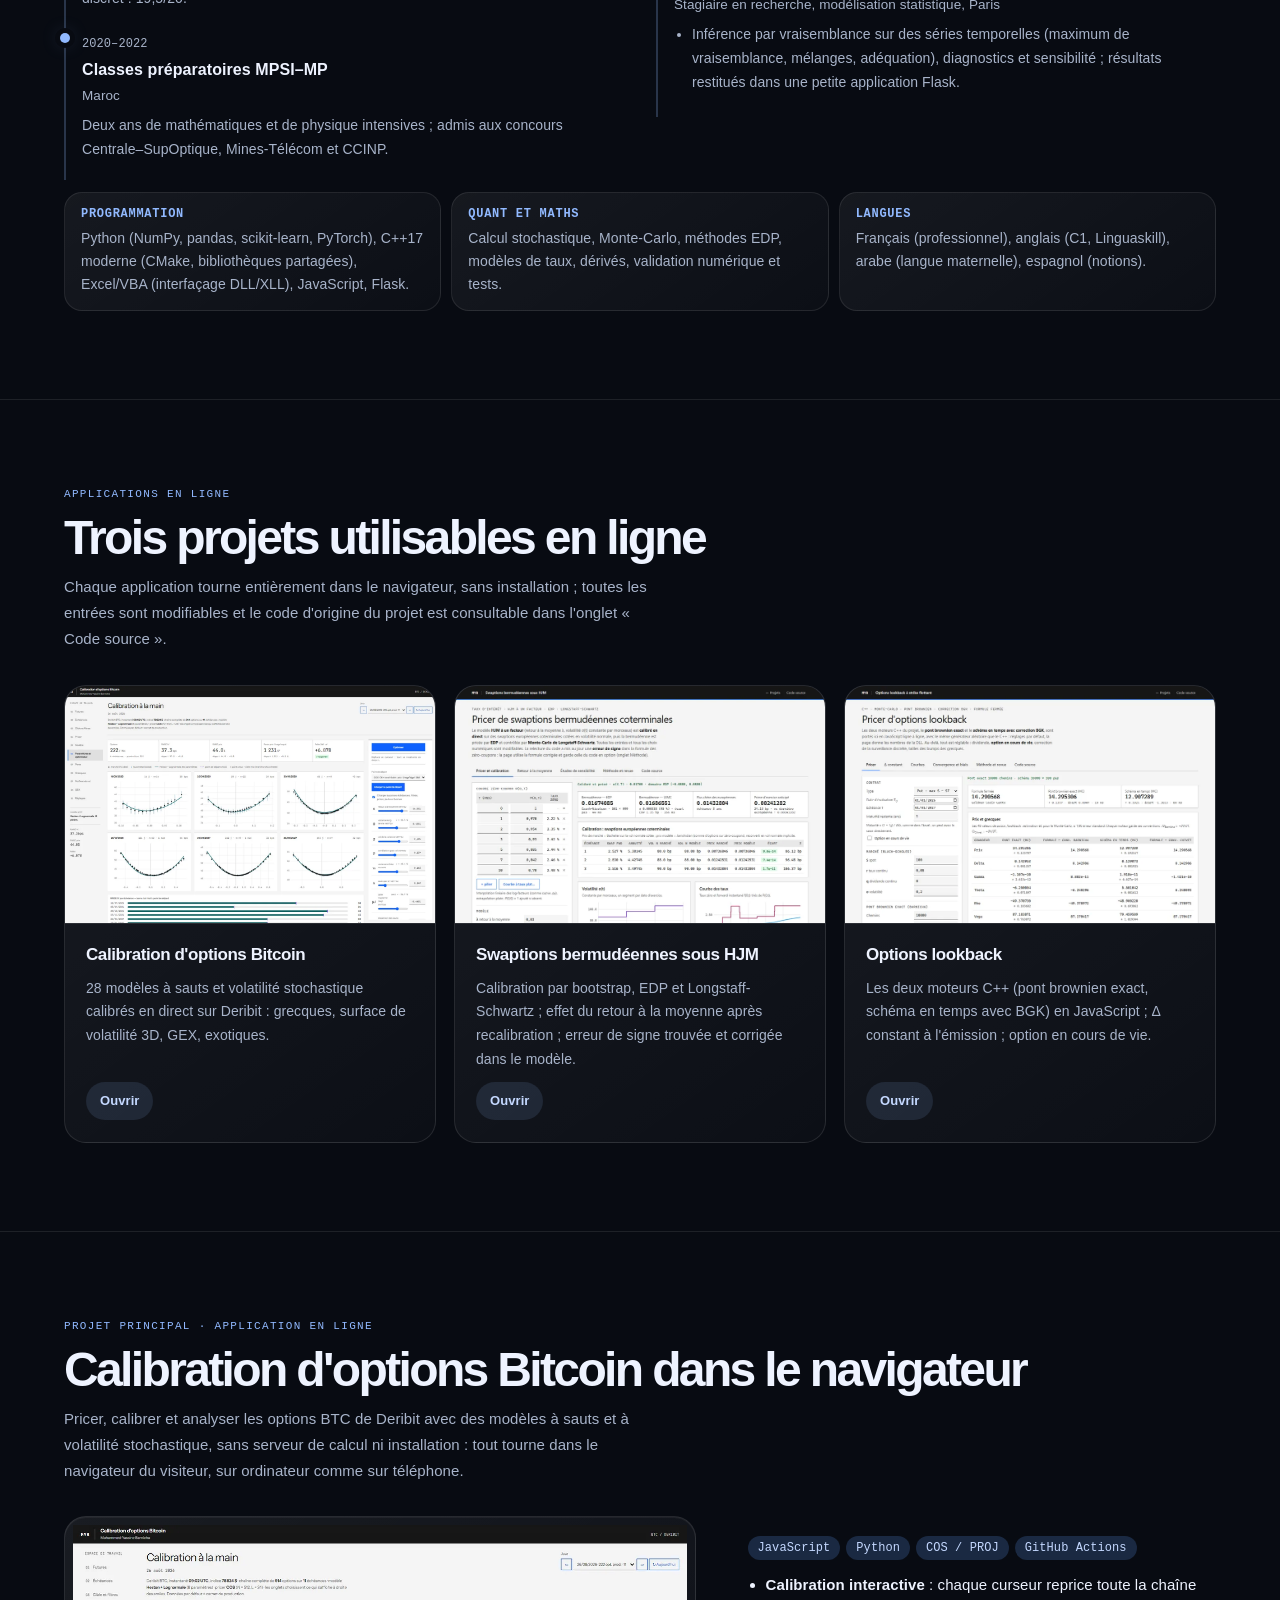
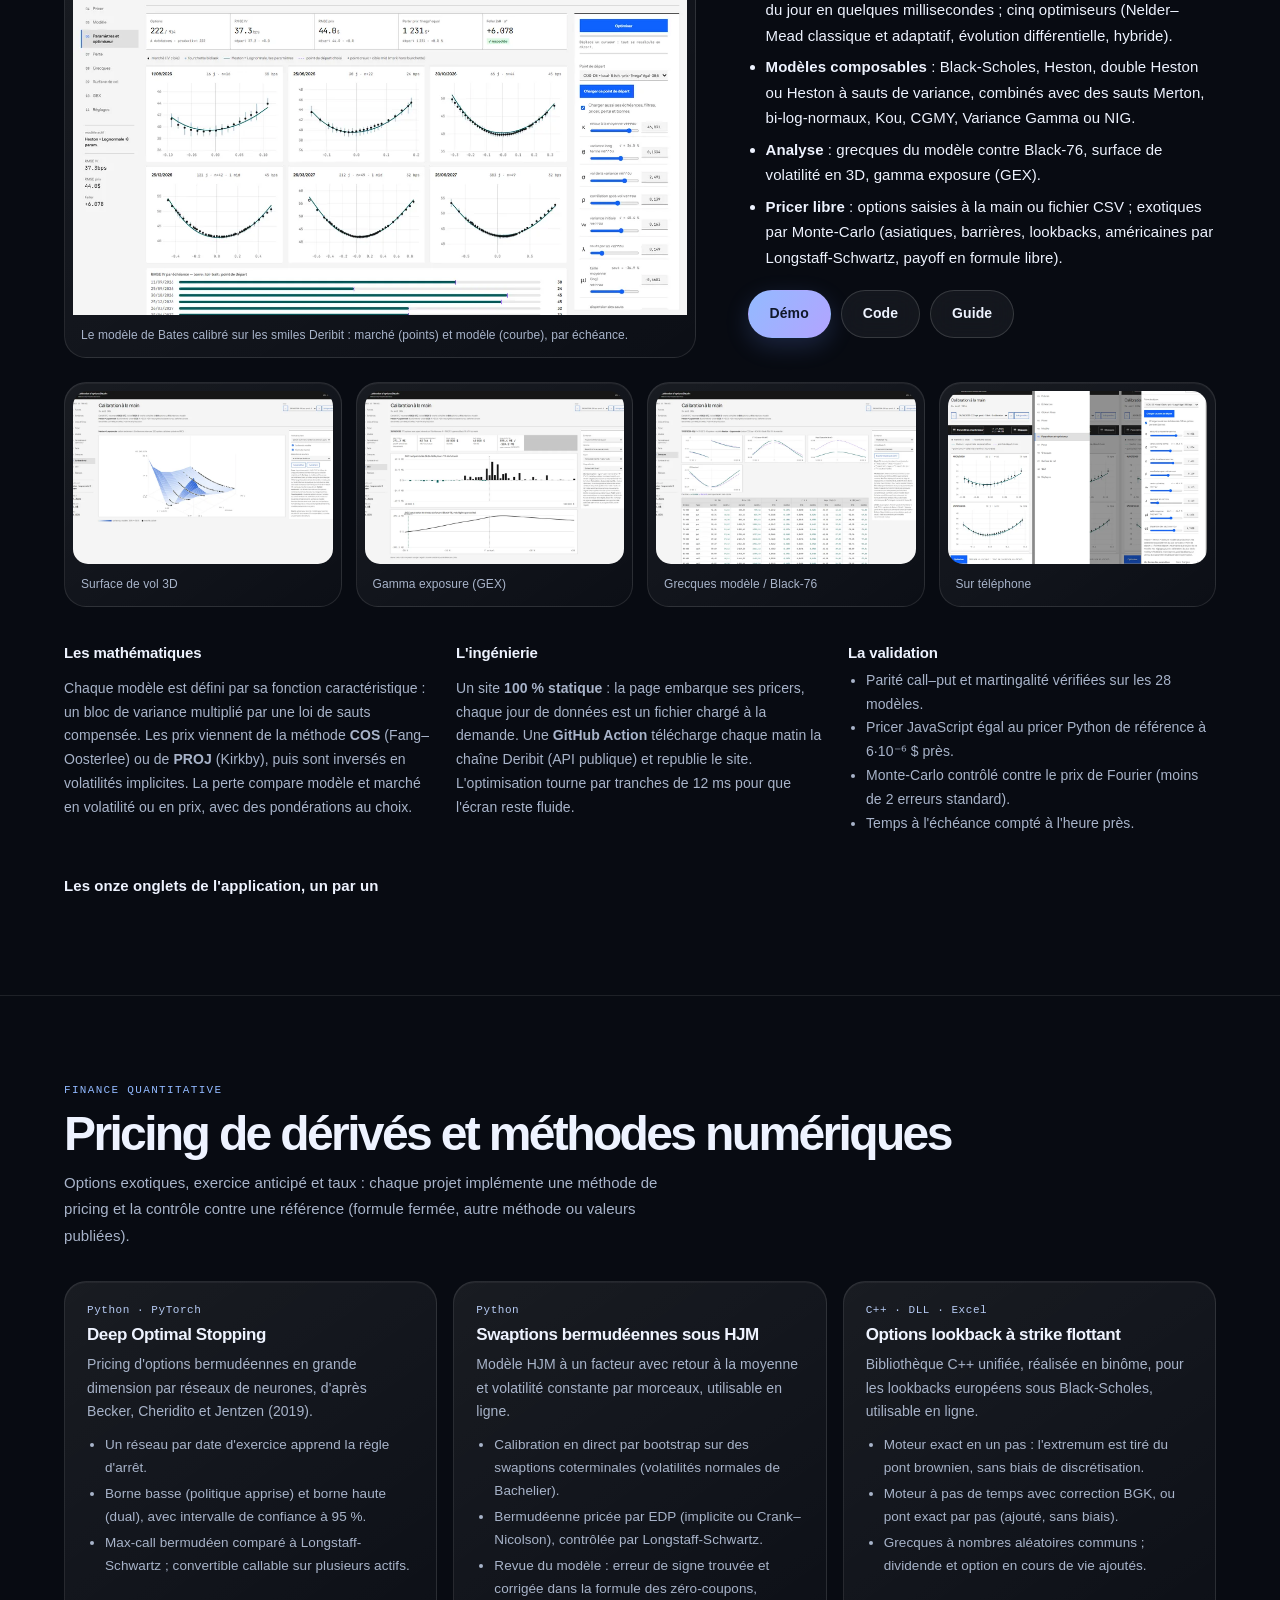
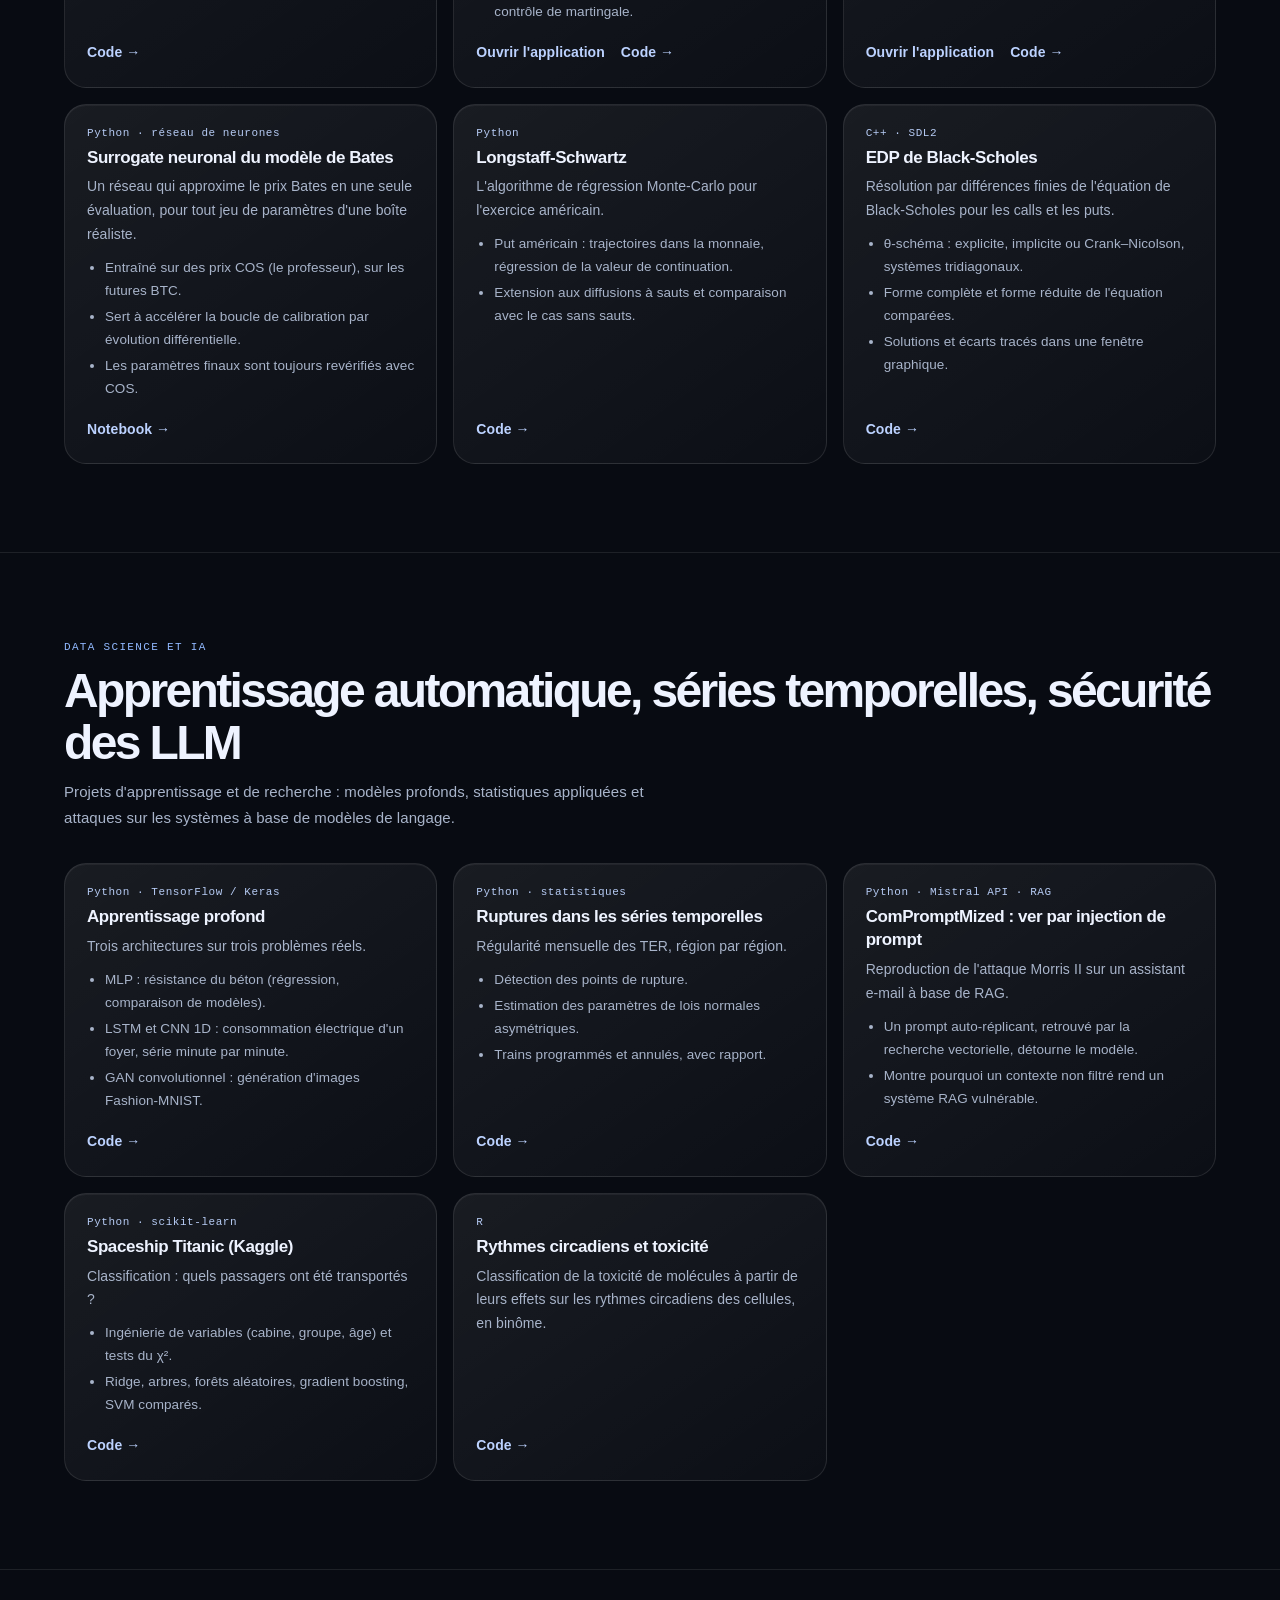
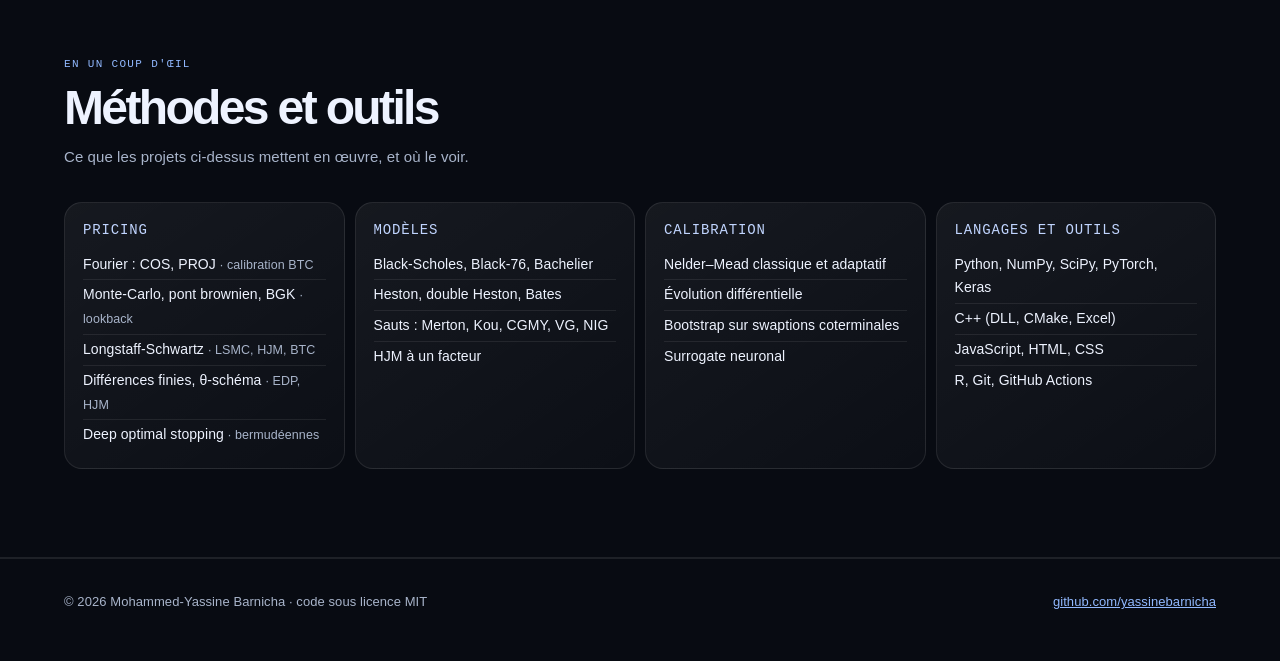
==== commit 7beafe90: "Add iPhone-inspired motion design theme" ====
--- a/index.html
+++ b/index.html
@@ -8,8 +8,8 @@
 <meta property="og:title" content="Mohammed-Yassine Barnicha — Finance quantitative">
 <meta property="og:description" content="Pricing, calibration et méthodes numériques : applications et code source.">
 <meta property="og:image" content="https://yassinebarnicha.github.io/img/calibration.webp">
-<meta name="theme-color" content="#161616">
-<link rel="icon" href="data:image/svg+xml,%3Csvg xmlns='http://www.w3.org/2000/svg' viewBox='0 0 32 32'%3E%3Crect width='32' height='32' fill='%23161616'/%3E%3Cpath d='M5 24 Q11 6 16 16 T27 8' stroke='%230f62fe' stroke-width='3' fill='none'/%3E%3C/svg%3E">
+<meta name="theme-color" content="#080b12">
+<link rel="icon" href="data:image/svg+xml,%3Csvg xmlns='http://www.w3.org/2000/svg' viewBox='0 0 32 32'%3E%3Crect width='32' height='32' rx='9' fill='%23080b12'/%3E%3Cpath d='M7 22 13 10l5 12 7-13' stroke='%2391b9ff' stroke-width='3' stroke-linecap='round' stroke-linejoin='round' fill='none'/%3E%3C/svg%3E">
 <style>
 /* Même langage visuel que l'application de calibration : fond neutre, angles droits, chiffres en chasse fixe.
    Aucune police ni bibliothèque externe : la page reste autonome. */
@@ -166,6 +166,209 @@
   .btn{flex:1 1 auto;justify-content:center}
 }
 @media (prefers-reduced-motion:reduce){html{scroll-behavior:auto}}
+
+/* Editorial portfolio theme */
+:root{
+  --ground:#f4f0e8;--panel:#fbf9f4;--sunk:#ede7dc;--ink:#20231f;--ink2:#64665f;--line:#d8d1c5;
+  --accent:#315c4e;--accent-hover:#24483d;--accent-ink:#fbf9f4;--tag:#e7eee8;--tag-ink:#315c4e;
+  --display:"Iowan Old Style","Palatino Linotype",Palatino,Georgia,serif;
+}
+@media (prefers-color-scheme:dark){
+  :root:not([data-theme="light"]){
+    --ground:#1e211e;--panel:#272b27;--sunk:#30362f;--ink:#f1eee6;--ink2:#bbbcb3;--line:#444a42;
+    --accent:#a8c4ae;--accent-hover:#c3d8c5;--accent-ink:#20231f;--tag:#303d33;--tag-ink:#c7ddca;
+  }
+}
+:root[data-theme="dark"]{
+  --ground:#1e211e;--panel:#272b27;--sunk:#30362f;--ink:#f1eee6;--ink2:#bbbcb3;--line:#444a42;
+  --accent:#a8c4ae;--accent-hover:#c3d8c5;--accent-ink:#20231f;--tag:#303d33;--tag-ink:#c7ddca;
+}
+body{font-size:15px;line-height:1.68;letter-spacing:.005em}
+.page{max-width:1240px;padding-inline:clamp(20px,5vw,72px)}
+.barre{background:var(--ground);color:var(--ink);border-bottom:1px solid var(--line);backdrop-filter:blur(12px)}
+.barre .page{min-height:64px}
+.mono-nom{color:var(--accent);border-color:var(--line);letter-spacing:.08em}
+.barre .nom{font-weight:550;letter-spacing:.01em}
+.barre nav a{color:var(--ink2);padding:8px 11px;transition:color .18s ease,background .18s ease}
+.barre nav a:hover{color:var(--ink);background:var(--sunk)}
+.entete{padding:clamp(58px,9vw,112px) 0 clamp(42px,6vw,72px);background:var(--panel);border-bottom:1px solid var(--line)}
+.surtitre{font-size:11px;letter-spacing:.12em;color:var(--accent)}
+.entete .surtitre{display:flex;align-items:center;gap:10px}
+.entete .surtitre::before{content:"";width:24px;height:1px;background:var(--accent)}
+h1,h2{font-family:var(--display);font-weight:400;letter-spacing:-.035em}
+h1{font-size:clamp(46px,7vw,76px);line-height:.98;max-width:none;margin:0 0 24px}
+.chapeau{max-width:70ch;font-size:clamp(16px,1.45vw,19px);line-height:1.75}
+.chapeau b{font-weight:650;color:var(--accent)}
+.boutons{gap:9px}
+.btn{min-height:46px;padding:0 18px;border-radius:2px;transition:transform .18s ease,background .18s ease,border-color .18s ease}
+.btn:hover{transform:translateY(-1px)}
+.btn.plein{background:var(--accent);border-color:var(--accent);color:var(--accent-ink)}
+.btn.plein:hover{background:var(--accent-hover);border-color:var(--accent-hover)}
+.btn.creux{color:var(--ink);border-color:var(--line)}
+.btn.creux:hover{background:var(--sunk);border-color:var(--line)}
+.chiffres{gap:0;background:transparent;border:0;border-top:1px solid var(--line);border-bottom:1px solid var(--line);margin-top:48px}
+.chiffres div{background:transparent;padding:18px 16px}
+.chiffres b{font-family:var(--display);font-size:20px;font-weight:500;letter-spacing:-.02em}
+section{padding:clamp(52px,7vw,84px) 0;border-color:var(--line)}
+h2{font-size:clamp(30px,4vw,44px);line-height:1.1;margin-bottom:10px}
+.intro{font-size:15px;line-height:1.75;margin-bottom:32px}
+h3{font-size:17px;line-height:1.35}
+.apps{gap:18px}
+.app,.carte,.cadre{background:var(--panel);border-color:var(--line);border-radius:3px}
+.app{overflow:hidden;transition:transform .22s ease,border-color .22s ease,box-shadow .22s ease}
+.app:hover{transform:translateY(-3px);border-color:var(--accent);box-shadow:0 12px 28px rgb(32 35 31 / 8%)}
+.app img{border-color:var(--line);transition:transform .35s ease}
+.app:hover img{transform:scale(1.025)}
+.app .corps{padding:19px 20px 21px;gap:10px}
+.app .ouvrir{background:transparent;color:var(--accent);padding:8px 0 0;font-size:13px}
+.app:hover .ouvrir{background:transparent;color:var(--accent-hover)}
+.vedette{gap:clamp(24px,4vw,54px);align-items:center}
+.cadre{padding:7px}
+.cadre figcaption{padding:10px 6px 4px;line-height:1.5}
+.galerie{gap:14px}
+.galerie .cadre{height:100%}
+.galerie img{aspect-ratio:1.5;object-fit:cover}
+.etiquettes li{border-radius:2px}
+.etape{border-color:var(--line)}
+.etape::before{border-radius:50%;background:var(--accent);box-shadow:0 0 0 4px var(--ground)}
+.competences{background:var(--line);gap:1px}
+.competences div{background:var(--panel);line-height:1.65}
+.grille{gap:16px}
+.carte{padding:22px;transition:transform .2s ease,border-color .2s ease,box-shadow .2s ease}
+.carte:hover{transform:translateY(-2px);border-color:var(--accent);box-shadow:0 10px 22px rgb(32 35 31 / 6%)}
+.carte .langue{font-size:11px;letter-spacing:.04em;color:var(--accent)}
+.carte .liens a{text-underline-offset:3px}
+.methodes{background:var(--line)}
+.methodes div{background:var(--panel)}
+.methodes h3{color:var(--accent)}
+footer{border-top:1px solid var(--line)}
+:focus-visible{outline-color:var(--accent)}
+@media(max-width:600px){
+  .page{padding-inline:18px}
+  .entete{padding:52px 0 38px}
+  h1{font-size:clamp(42px,13vw,64px)}
+  .barre .page{gap:10px}
+  .barre nav a{padding-inline:8px}
+  .chiffres div{padding:14px 12px}
+  .galerie{gap:10px}
+}
+@keyframes settle-in{
+  from{opacity:0;transform:translateY(12px)}
+  to{opacity:1;transform:translateY(0)}
+}
+.entete .surtitre{animation:settle-in .55s cubic-bezier(.2,.7,.2,1) both}
+.entete h1{animation:settle-in .65s .06s cubic-bezier(.2,.7,.2,1) both}
+.entete .chapeau{animation:settle-in .65s .12s cubic-bezier(.2,.7,.2,1) both}
+.entete .boutons{animation:settle-in .65s .18s cubic-bezier(.2,.7,.2,1) both}
+@media(prefers-reduced-motion:reduce){
+  *,*::before,*::after{scroll-behavior:auto!important;transition-duration:.01ms!important;animation-duration:.01ms!important;animation-delay:0ms!important}
+}
+
+/* Midnight glass motion system */
+:root{
+  color-scheme:dark;
+  --ground:#080b12;--panel:#111827;--sunk:#182235;--ink:#eef3ff;--ink2:#a8b4ca;--line:#29354a;
+  --accent:#91b9ff;--accent-hover:#c0d4ff;--accent-ink:#10182a;--tag:#1a2942;--tag-ink:#c4d8ff;
+  --sans:Arial,"Helvetica Neue",sans-serif;--display:var(--sans);
+}
+body{background:var(--ground);color:var(--ink);font-size:15px;line-height:1.7;letter-spacing:.005em}
+.page{max-width:1320px;padding-inline:clamp(20px,5vw,76px)}
+.barre{background:rgb(8 11 18 / 76%);color:var(--ink);border-bottom:1px solid rgb(255 255 255 / 8%);backdrop-filter:blur(22px) saturate(150%)}
+.barre .page{min-height:68px}
+.mono-nom{color:var(--accent);border-color:rgb(255 255 255 / 13%)}
+.barre .nom{font-weight:550;letter-spacing:.01em}
+.barre nav a{color:var(--ink2);border-radius:999px;padding:8px 13px;transition:color .24s ease,background .24s ease,transform .3s cubic-bezier(.2,.8,.2,1)}
+.barre nav a:hover{color:var(--ink);background:rgb(255 255 255 / 8%);transform:translateY(-1px)}
+.entete{position:relative;isolation:isolate;overflow:hidden;padding:clamp(62px,10vw,128px) 0 clamp(50px,7vw,88px);background:linear-gradient(135deg,#0b1020 0%,#10192b 52%,#101522 100%);border:1px solid rgb(255 255 255 / 8%);border-radius:0 0 34px 34px}
+.entete::before{content:"";position:absolute;z-index:-1;top:-54%;right:-12%;width:min(75vw,880px);aspect-ratio:1;border-radius:50%;background:radial-gradient(circle at 42% 42%,rgb(73 127 255 / 35%),transparent 50%),radial-gradient(circle at 65% 58%,rgb(163 124 255 / 24%),transparent 48%);filter:blur(30px);pointer-events:none;animation:ambient-float 16s ease-in-out infinite alternate}
+.entete .page{position:relative;z-index:1}
+.entete .surtitre{display:inline-flex;align-items:center;gap:10px;padding:8px 13px;border:1px solid rgb(255 255 255 / 13%);border-radius:999px;background:rgb(255 255 255 / 5%);color:#bfd3ff;font-size:11px;letter-spacing:.11em;backdrop-filter:blur(12px)}
+.entete .surtitre::before{content:"";width:7px;height:7px;border-radius:50%;background:#a5f0ce;box-shadow:0 0 14px rgb(165 240 206 / 75%)}
+h1,h2{font-family:var(--sans);font-weight:620;letter-spacing:-.065em}
+h1{max-width:17ch;margin:22px 0 24px;font-size:clamp(48px,7.8vw,96px);line-height:.96}
+.chapeau{max-width:68ch;font-size:clamp(16px,1.45vw,19px);line-height:1.75;color:#b5c0d2}
+.chapeau b{font-weight:650;color:#c4d8ff}
+.boutons{gap:10px}
+.btn{min-height:48px;padding:0 21px;border-radius:999px;transition:transform .36s cubic-bezier(.2,.8,.2,1.25),background .24s ease,border-color .24s ease,box-shadow .3s ease}
+.btn:active{transform:scale(.96)}
+.btn.plein{border-color:transparent;background:linear-gradient(125deg,#93baff,#b2a4ff);color:#10182a;box-shadow:0 8px 24px rgb(106 144 255 / 20%)}
+.btn.plein:hover{background:linear-gradient(125deg,#b8d0ff,#d0c3ff);box-shadow:0 12px 32px rgb(106 144 255 / 32%)}
+.btn.creux{border-color:rgb(255 255 255 / 15%);background:rgb(255 255 255 / 5%);color:var(--ink);backdrop-filter:blur(14px)}
+.btn.creux:hover{border-color:rgb(255 255 255 / 28%);background:rgb(255 255 255 / 10%)}
+.chiffres{gap:10px;background:transparent;border:0;margin-top:44px}
+.chiffres div{border:1px solid rgb(255 255 255 / 9%);border-radius:18px;background:linear-gradient(145deg,rgb(255 255 255 / 8%),rgb(255 255 255 / 3%));padding:17px 19px}
+.chiffres b{font-size:17px;font-weight:600;letter-spacing:-.025em}
+.chiffres span{color:var(--ink2)}
+section{padding:clamp(54px,7vw,88px) 0;border-color:rgb(255 255 255 / 9%)}
+h2{font-size:clamp(30px,4.2vw,48px);line-height:1.08;letter-spacing:-.055em}
+.intro{max-width:72ch;font-size:15px;line-height:1.75;color:var(--ink2)}
+.apps{gap:18px}
+.app,.carte,.cadre{border:1px solid rgb(255 255 255 / 10%);border-radius:22px;background:linear-gradient(145deg,rgb(255 255 255 / 7%),rgb(255 255 255 / 2%));box-shadow:inset 0 1px rgb(255 255 255 / 5%)}
+.app{overflow:hidden;transition:transform .42s cubic-bezier(.2,.8,.2,1),border-color .3s ease,box-shadow .35s ease}
+.app img{border-color:rgb(255 255 255 / 10%);transition:transform .65s cubic-bezier(.2,.7,.2,1)}
+.app .corps{padding:20px 21px 22px;gap:10px}
+.app h3,.carte h3{letter-spacing:-.025em}
+.app p,.carte p,.carte li{color:var(--ink2)}
+.app .ouvrir{margin-top:auto;align-self:flex-start;border-radius:999px;background:rgb(145 185 255 / 12%);color:#c4d8ff;font-size:13px;padding:8px 14px;transition:background .24s ease,color .24s ease,transform .3s ease}
+.app:hover .ouvrir{background:rgb(145 185 255 / 22%);color:#e2ecff;transform:translateX(3px)}
+.vedette{gap:clamp(24px,4vw,54px);align-items:center}
+.cadre{padding:8px;overflow:hidden}
+.cadre figcaption{padding:11px 8px 5px;color:var(--ink2)}
+.galerie{gap:14px}
+.galerie .cadre{height:100%}
+.galerie img{aspect-ratio:1.5;object-fit:cover;border-radius:15px}
+.etiquettes li{padding:5px 10px;border-radius:999px;background:var(--tag);color:var(--tag-ink)}
+.etape{border-color:var(--line)}
+.etape::before{border-radius:50%;background:var(--accent);box-shadow:0 0 0 5px var(--ground),0 0 18px rgb(145 185 255 / 35%)}
+.etape .ou,.etape p,.etape li{color:var(--ink2)}
+.competences{gap:10px;background:transparent;border:0}
+.competences div{border:1px solid rgb(255 255 255 / 9%);border-radius:18px;background:linear-gradient(145deg,rgb(255 255 255 / 6%),rgb(255 255 255 / 2%));color:var(--ink2)}
+.competences b{color:var(--accent)}
+.grille{gap:16px}
+.carte{padding:22px;transition:transform .38s cubic-bezier(.2,.8,.2,1),border-color .3s ease,box-shadow .35s ease}
+.carte .langue{color:#b6cbf4;letter-spacing:.05em}
+.carte .liens a{color:#bcd2ff;text-underline-offset:4px;transition:color .2s ease}
+.carte .liens a:hover{color:#fff}
+.methodes{gap:10px;background:transparent;border:0}
+.methodes div{border:1px solid rgb(255 255 255 / 9%);border-radius:18px;background:linear-gradient(145deg,rgb(255 255 255 / 6%),rgb(255 255 255 / 2%))}
+.methodes h3{color:#c1d5ff}
+.methodes li{border-color:rgb(255 255 255 / 8%)}
+.methodes .ou{color:var(--ink2)}
+.onglets-app{gap:8px;background:transparent;border:0}
+.onglets-app li{border:1px solid rgb(255 255 255 / 8%);border-radius:12px;background:rgb(255 255 255 / 4%);color:var(--ink2)}
+.onglets-app b{color:var(--ink)}
+footer{border-color:rgb(255 255 255 / 9%);color:var(--ink2)}
+:focus-visible{outline-color:#a4c4ff;outline-offset:3px}
+.entete .surtitre,.entete h1,.entete .chapeau,.entete .boutons{animation:none}
+.btn{position:relative;overflow:hidden}
+.btn.plein::before{content:"";position:absolute;inset:-40% auto -40% -45%;width:35%;transform:translateX(-180%) skewX(-20deg);background:linear-gradient(90deg,transparent,rgb(255 255 255 / 42%),transparent);pointer-events:none}
+.app{position:relative;isolation:isolate}
+.app::after{content:"";position:absolute;z-index:2;inset:-70% -40%;transform:translateX(-70%) rotate(12deg);background:linear-gradient(105deg,transparent 42%,rgb(255 255 255 / 8%) 50%,transparent 58%);opacity:0;pointer-events:none}
+@media(hover:hover){
+  .btn:hover{transform:translateY(-2px) scale(1.015)}
+  .btn.plein:hover::before{animation:button-glint .72s cubic-bezier(.2,.7,.2,1) both}
+  .app:hover,.carte:hover{transform:translateY(-5px) scale(1.008);border-color:rgb(145 185 255 / 48%);box-shadow:0 24px 54px rgb(0 0 0 / 24%),inset 0 1px rgb(255 255 255 / 10%)}
+  .app:hover img{transform:scale(1.035)}
+  .app:hover::after{animation:card-sheen .9s ease both}
+}
+@keyframes button-glint{0%{transform:translateX(-180%) skewX(-20deg);opacity:0}20%{opacity:.8}100%{transform:translateX(550%) skewX(-20deg);opacity:0}}
+@keyframes card-sheen{0%{transform:translateX(-70%) rotate(12deg);opacity:0}18%{opacity:1}100%{transform:translateX(70%) rotate(12deg);opacity:0}}
+@keyframes ambient-float{from{transform:translate3d(0,0,0) scale(1)}to{transform:translate3d(-5%,5%,0) scale(1.08)}}
+@media(max-width:600px){
+  .page{padding-inline:18px}
+  .barre .page{gap:10px;min-height:60px}
+  .barre nav a{padding:7px 10px}
+  .entete{padding:58px 0 42px;border-radius:0 0 24px 24px}
+  .entete::before{top:-15%;right:-48%;width:125vw;opacity:.75}
+  h1{font-size:clamp(46px,13vw,64px);max-width:15ch;line-height:.98}
+  .chiffres{grid-template-columns:repeat(2,minmax(0,1fr));gap:8px}
+  .chiffres div{padding:14px;border-radius:15px}
+  .app,.carte,.cadre{border-radius:18px}
+  .galerie{gap:10px}
+}
+@media(prefers-reduced-motion:reduce){
+  *,*::before,*::after{scroll-behavior:auto!important;transition-duration:.01ms!important;animation-duration:.01ms!important;animation-iteration-count:1!important}
+}
 </style>
 </head>
 <body>
@@ -197,9 +400,9 @@
     <p class="chapeau" style="margin-top:-12px">Cette page rassemble mes projets de pricing et de calibration de dérivés, avec leur code&nbsp;;
       certains peuvent être utilisés directement en ligne.</p>
     <div class="boutons">
-      <a class="btn plein" href="calibration-btc-svjd/">▶ Calibration d'options BTC</a>
-      <a class="btn plein" href="swaptions-hjm/">▶ Swaptions bermudéennes HJM</a>
-      <a class="btn plein" href="options-lookback/">▶ Options lookback</a>
+      <a class="btn plein" href="calibration-btc-svjd/">Calibration d'options BTC</a>
+      <a class="btn plein" href="swaptions-hjm/">Swaptions bermudéennes HJM</a>
+      <a class="btn plein" href="options-lookback/">Options lookback</a>
       <a class="btn creux" href="#parcours">Parcours</a>
       <a class="btn creux" href="https://www.linkedin.com/in/mohammed-yassine-barnicha-855587280/">LinkedIn</a>
       <a class="btn creux" href="https://github.com/yassinebarnicha">GitHub</a>
@@ -276,19 +479,19 @@
         <img src="img/calibration.webp" width="900" height="570" loading="lazy" alt="Calibration du modèle de Bates sur les smiles Deribit">
         <div class="corps"><h3>Calibration d'options Bitcoin</h3>
           <p>28 modèles à sauts et volatilité stochastique calibrés en direct sur Deribit : grecques, surface de volatilité 3D, GEX, exotiques.</p>
-          <span class="ouvrir">▶ Ouvrir</span></div></a>
+          <span class="ouvrir">Ouvrir</span></div></a>
       <a class="app" href="swaptions-hjm/">
         <img src="img/hjm.webp" width="900" height="579" loading="lazy" alt="Pricer de swaptions bermudéennes sous HJM">
         <div class="corps"><h3>Swaptions bermudéennes sous HJM</h3>
           <p>Calibration par bootstrap, EDP et Longstaff-Schwartz ; effet du retour à la moyenne après recalibration ; erreur de signe
             trouvée et corrigée dans le modèle.</p>
-          <span class="ouvrir">▶ Ouvrir</span></div></a>
+          <span class="ouvrir">Ouvrir</span></div></a>
       <a class="app" href="options-lookback/">
         <img src="img/lookback.webp" width="900" height="579" loading="lazy" alt="Pricer d'options lookback">
         <div class="corps"><h3>Options lookback</h3>
           <p>Les deux moteurs C++ (pont brownien exact, schéma en temps avec BGK) en JavaScript ; Δ constant à l'émission ; option en
             cours de vie.</p>
-          <span class="ouvrir">▶ Ouvrir</span></div></a>
+          <span class="ouvrir">Ouvrir</span></div></a>
     </div>
   </div>
 </section>
@@ -319,7 +522,7 @@
             barrières, lookbacks, américaines par Longstaff-Schwartz, payoff en formule libre).</li>
         </ul>
         <div class="boutons">
-          <a class="btn plein" href="https://yassinebarnicha.github.io/calibration-btc-svjd/">▶ Démo</a>
+          <a class="btn plein" href="https://yassinebarnicha.github.io/calibration-btc-svjd/">Démo</a>
           <a class="btn creux" href="https://github.com/yassinebarnicha/calibration-btc-svjd">Code</a>
           <a class="btn creux" href="https://github.com/yassinebarnicha/calibration-btc-svjd/blob/main/docs/GUIDE.md">Guide</a>
         </div>
@@ -415,7 +618,7 @@
           <li>Bermudéenne pricée par EDP (implicite ou Crank–Nicolson), contrôlée par Longstaff-Schwartz.</li>
           <li>Revue du modèle : erreur de signe trouvée et corrigée dans la formule des zéro-coupons, contrôle de martingale.</li>
         </ul>
-        <div class="liens"><a href="swaptions-hjm/">▶ Ouvrir l'application</a><a href="swaptions-hjm/#code">Code →</a></div>
+        <div class="liens"><a href="swaptions-hjm/">Ouvrir l'application</a><a href="swaptions-hjm/#code">Code →</a></div>
       </article>
 
       <article class="carte">
@@ -427,7 +630,7 @@
           <li>Moteur à pas de temps avec correction BGK, ou pont exact par pas (ajouté, sans biais).</li>
           <li>Grecques à nombres aléatoires communs ; dividende et option en cours de vie ajoutés.</li>
         </ul>
-        <div class="liens"><a href="options-lookback/">▶ Ouvrir l'application</a><a href="options-lookback/#code">Code →</a></div>
+        <div class="liens"><a href="options-lookback/">Ouvrir l'application</a><a href="options-lookback/#code">Code →</a></div>
       </article>
 
       <article class="carte">
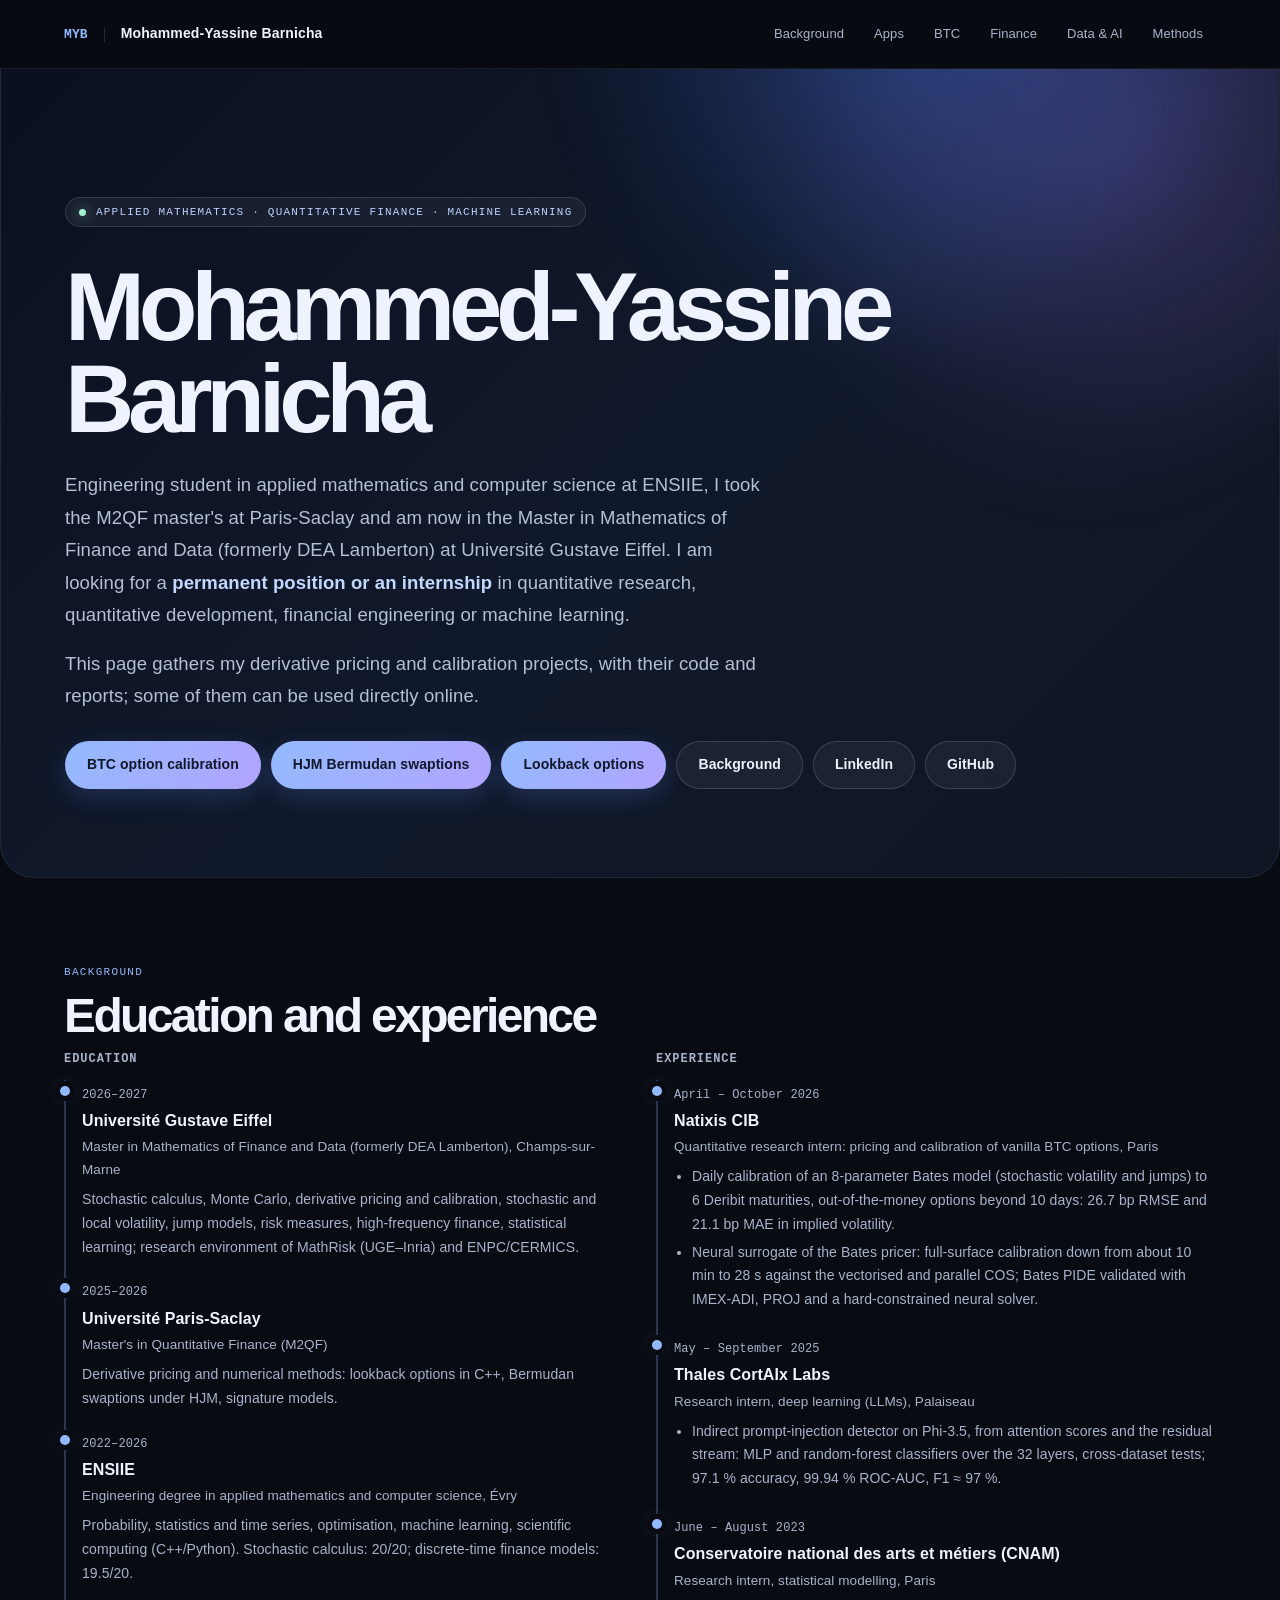
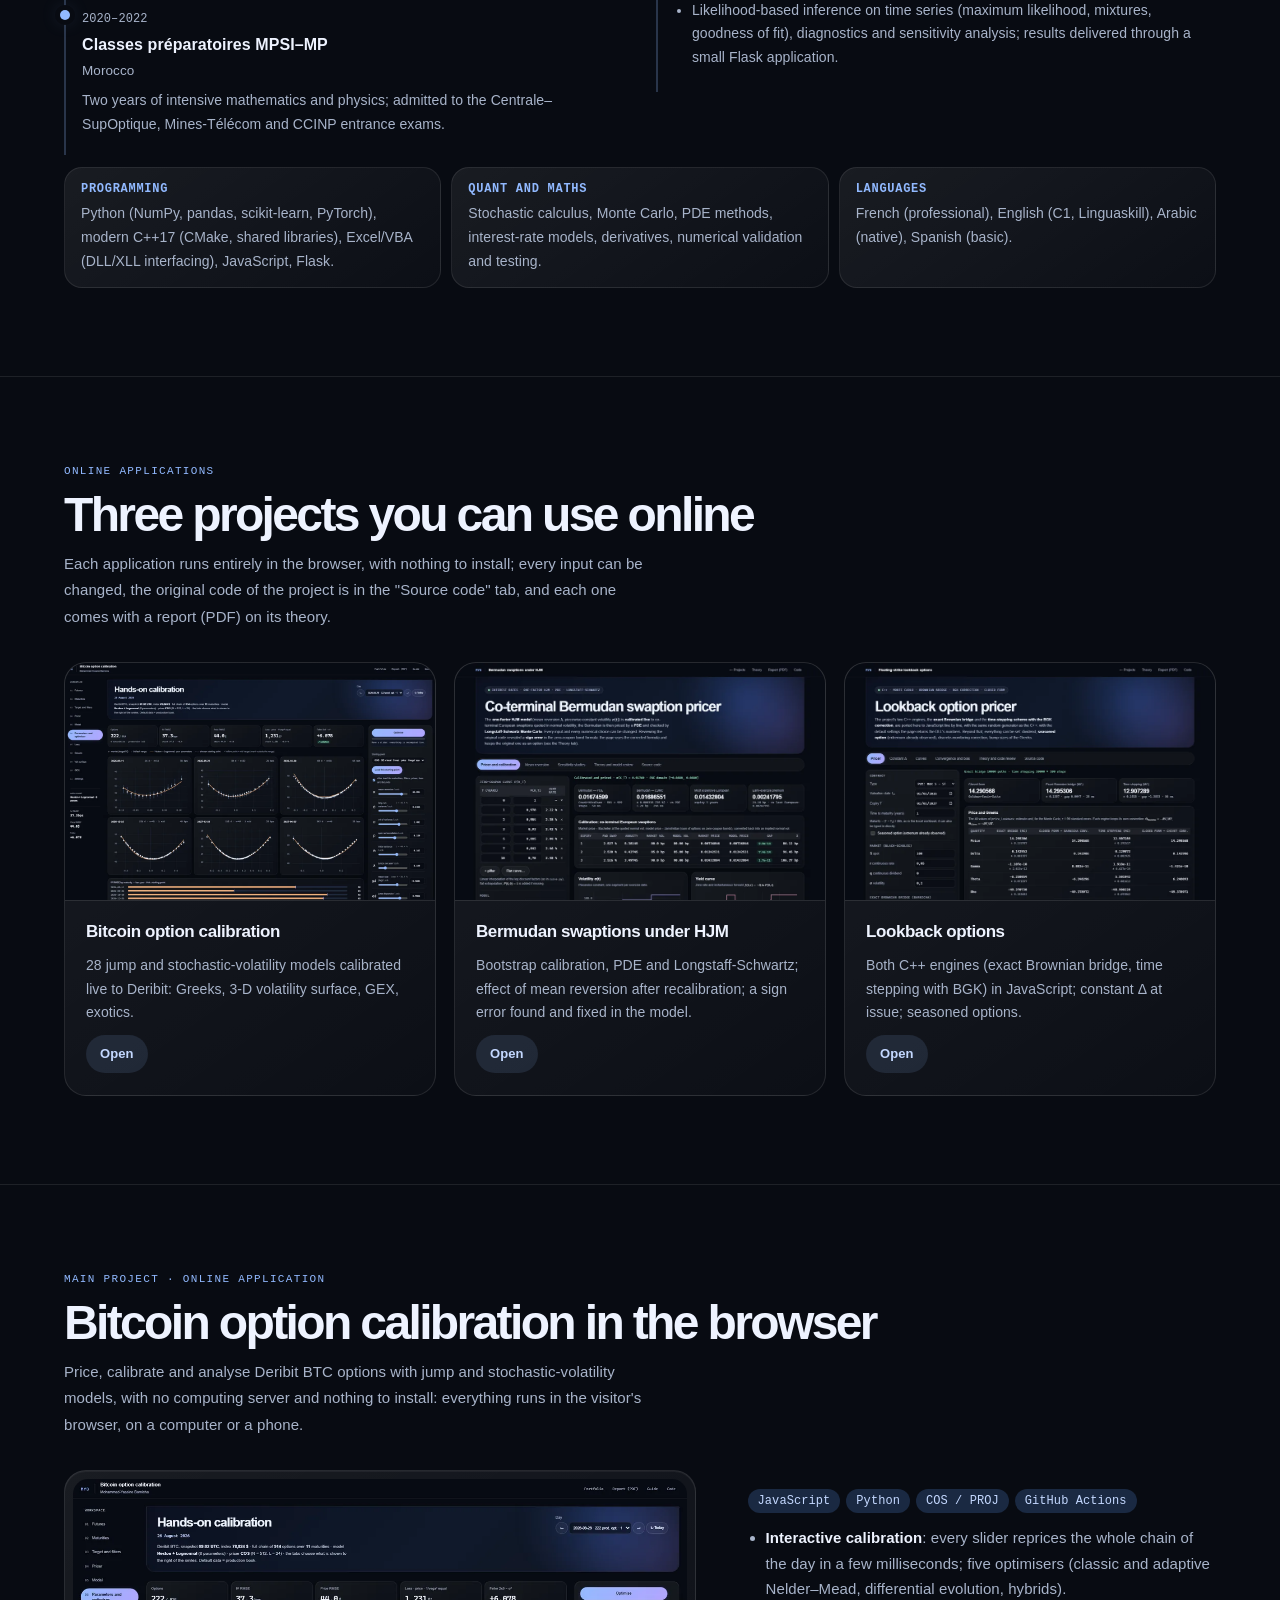
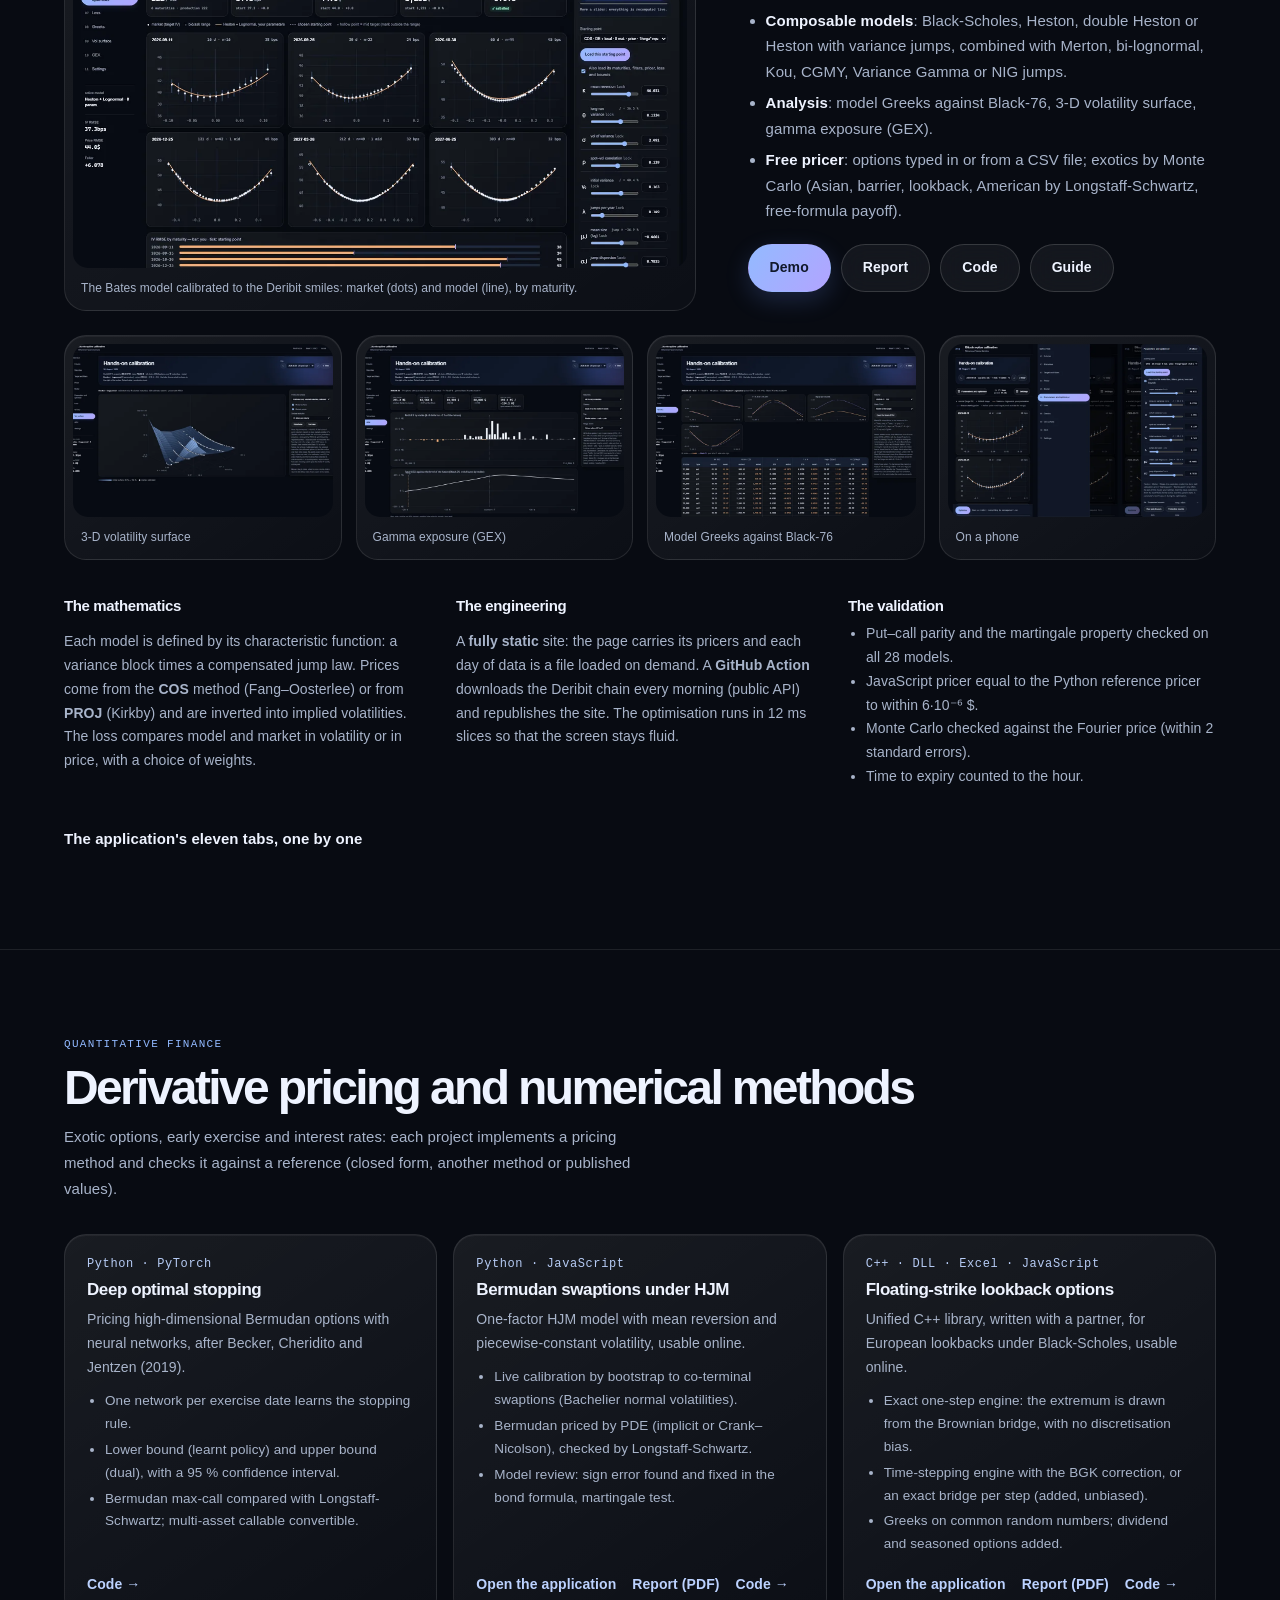
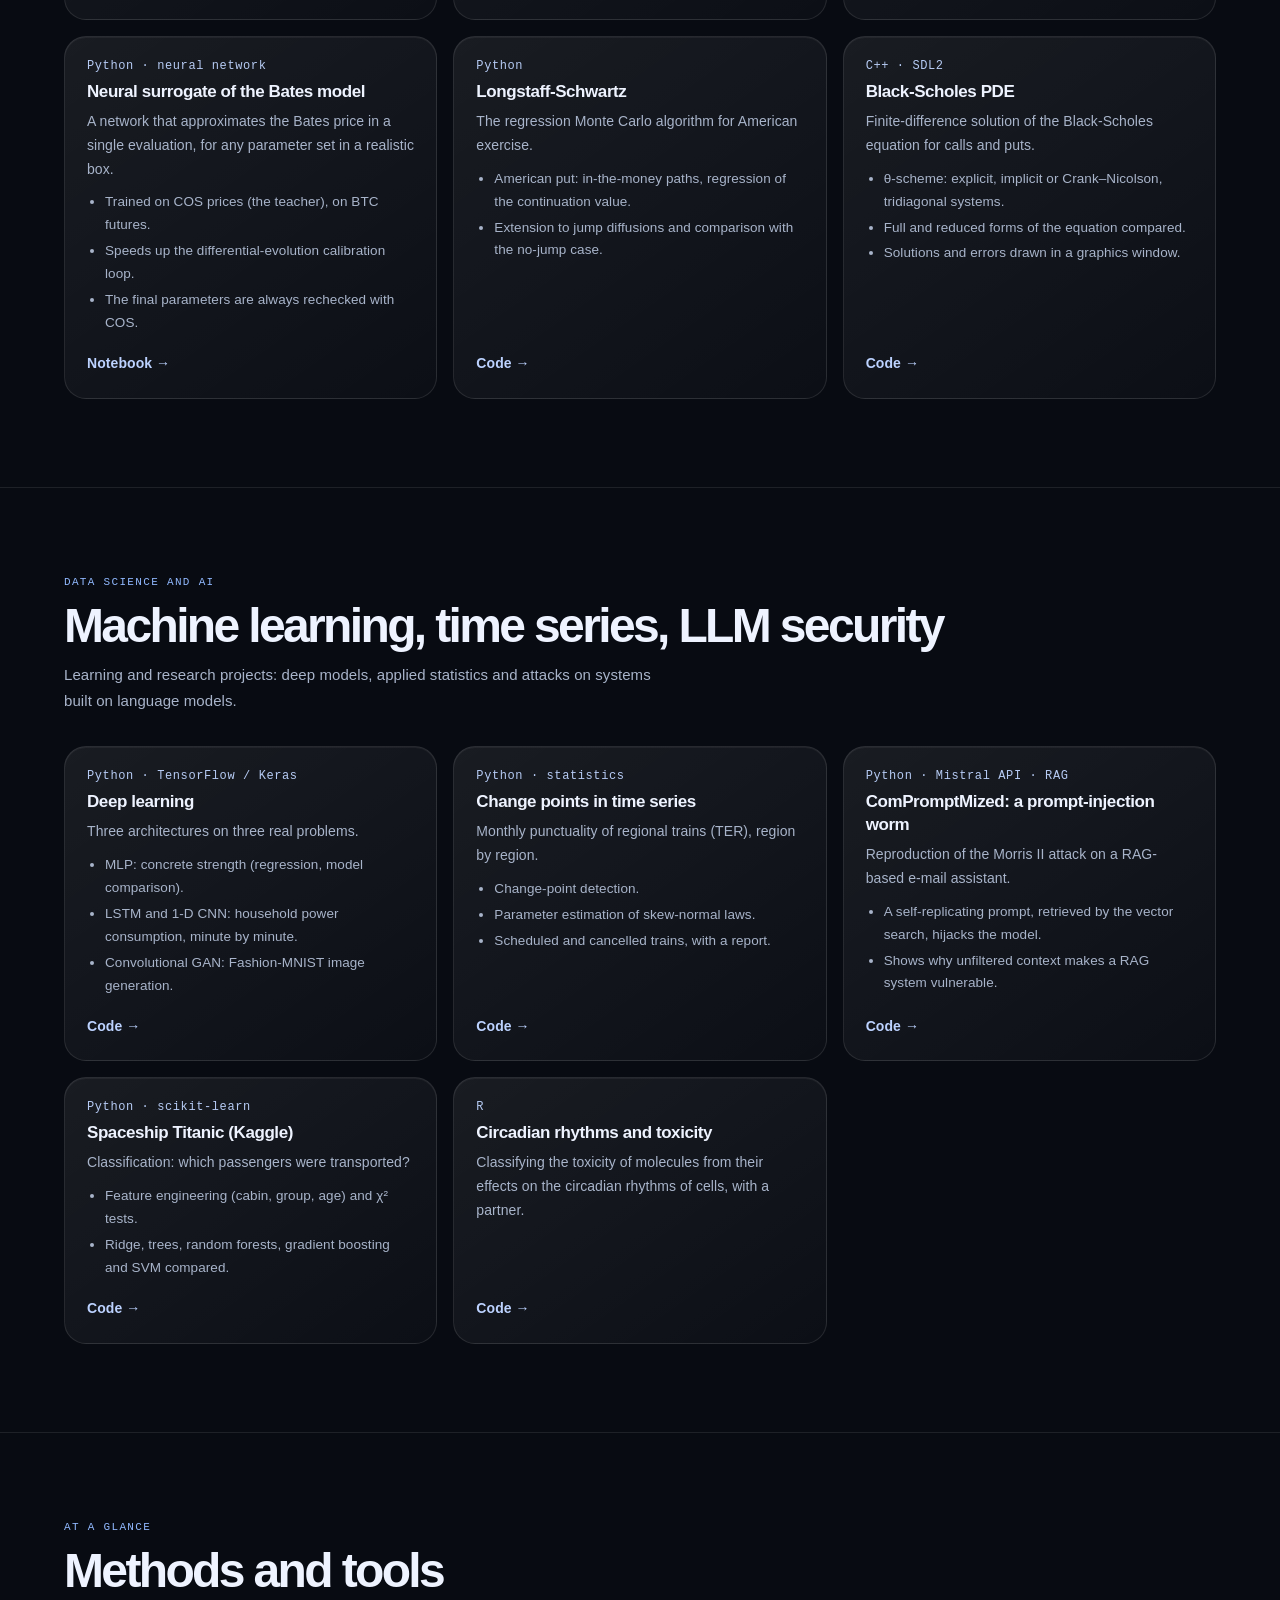
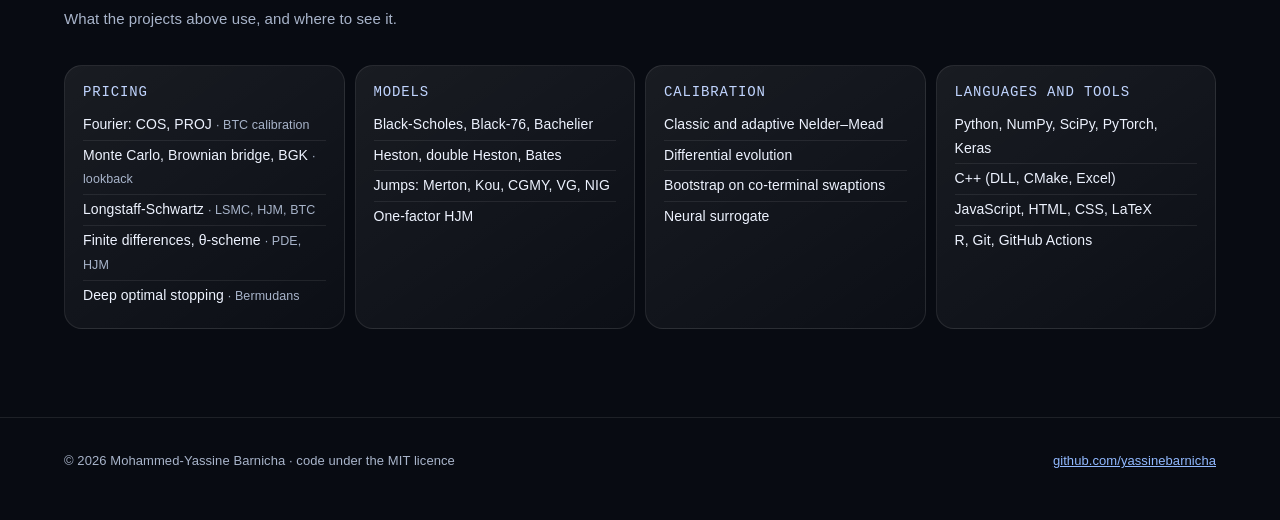
==== commit 20eda593: "h" ====
--- a/index.html
+++ b/index.html
@@ -1,372 +1,194 @@
 <!doctype html>
-<html lang="fr">
+<html lang="en">
 <head>
 <meta charset="utf-8">
 <meta name="viewport" content="width=device-width,initial-scale=1">
-<title>Mohammed-Yassine Barnicha — Finance quantitative</title>
-<meta name="description" content="Projets de Mohammed-Yassine Barnicha : calibration d'options Bitcoin dans le navigateur, deep optimal stopping, swaptions bermudéennes sous HJM, options lookback en C++, EDP de Black-Scholes, apprentissage profond.">
-<meta property="og:title" content="Mohammed-Yassine Barnicha — Finance quantitative">
-<meta property="og:description" content="Pricing, calibration et méthodes numériques : applications et code source.">
+<title>Mohammed-Yassine Barnicha — Quantitative finance</title>
+<meta name="description" content="Projects of Mohammed-Yassine Barnicha: Bitcoin option calibration in the browser, Bermudan swaptions under HJM, lookback options in C++, deep optimal stopping, Black-Scholes PDE, deep learning.">
+<meta property="og:title" content="Mohammed-Yassine Barnicha — Quantitative finance">
+<meta property="og:description" content="Pricing, calibration and numerical methods: online applications, reports and source code.">
 <meta property="og:image" content="https://yassinebarnicha.github.io/img/calibration.webp">
 <meta name="theme-color" content="#080b12">
 <link rel="icon" href="data:image/svg+xml,%3Csvg xmlns='http://www.w3.org/2000/svg' viewBox='0 0 32 32'%3E%3Crect width='32' height='32' rx='9' fill='%23080b12'/%3E%3Cpath d='M7 22 13 10l5 12 7-13' stroke='%2391b9ff' stroke-width='3' stroke-linecap='round' stroke-linejoin='round' fill='none'/%3E%3C/svg%3E">
 <style>
-/* Même langage visuel que l'application de calibration : fond neutre, angles droits, chiffres en chasse fixe.
-   Aucune police ni bibliothèque externe : la page reste autonome. */
+/* Dark "midnight glass" theme, shared with the project pages (kit/style.css). No external font or library. */
 :root{
-  color-scheme:light;
-  --ground:#f4f4f4;--panel:#fff;--sunk:#e8e8e8;--ink:#161616;--ink2:#525252;--line:#c6c6c6;
-  --accent:#0f62fe;--accent-hover:#0050e6;--accent-ink:#fff;--tag:#edf5ff;--tag-ink:#0043ce;
-  --sans:system-ui,-apple-system,"Segoe UI",Roboto,Arial,sans-serif;
+  color-scheme:dark;
+  --ground:#080b12;--panel:#111827;--sunk:#182235;--ink:#eef3ff;--ink2:#a8b4ca;--line:#29354a;
+  --accent:#91b9ff;--accent-hover:#c0d4ff;--accent-ink:#10182a;--tag:#1a2942;--tag-ink:#c4d8ff;
+  --glass:linear-gradient(145deg,rgb(255 255 255 / 7%),rgb(255 255 255 / 2%));
+  --edge:rgb(255 255 255 / 10%);
+  --sans:Arial,"Helvetica Neue",sans-serif;
   --mono:ui-monospace,"Cascadia Mono","SF Mono",Consolas,"Liberation Mono",monospace;
 }
-@media (prefers-color-scheme:dark){
-  :root:not([data-theme="light"]){color-scheme:dark;
-    --ground:#161616;--panel:#262626;--sunk:#393939;--ink:#f4f4f4;--ink2:#c6c6c6;--line:#525252;
-    --accent:#4589ff;--accent-hover:#78a9ff;--accent-ink:#161616;--tag:#002d9c;--tag-ink:#d0e2ff}
-}
-:root[data-theme="dark"]{color-scheme:dark;
-  --ground:#161616;--panel:#262626;--sunk:#393939;--ink:#f4f4f4;--ink2:#c6c6c6;--line:#525252;
-  --accent:#4589ff;--accent-hover:#78a9ff;--accent-ink:#161616;--tag:#002d9c;--tag-ink:#d0e2ff}
 *{box-sizing:border-box}
-html{scroll-behavior:smooth;scroll-padding-top:64px}
-body{margin:0;background:var(--ground);color:var(--ink);font:15px/1.6 var(--sans);-webkit-text-size-adjust:100%}
+html{scroll-behavior:smooth;scroll-padding-top:72px}
+body{margin:0;background:var(--ground);color:var(--ink);font:15px/1.7 var(--sans);letter-spacing:.005em;-webkit-text-size-adjust:100%}
 a{color:var(--accent)}
 a:hover{color:var(--accent-hover)}
-:focus-visible{outline:2px solid var(--accent);outline-offset:2px}
+:focus-visible{outline:2px solid #a4c4ff;outline-offset:3px}
 img{max-width:100%;height:auto;display:block}
-.page{max-width:1180px;margin:0 auto;padding:0 24px}
+.page{max-width:1320px;margin:0 auto;padding:0 clamp(20px,5vw,76px)}
 code,.mono{font-family:var(--mono);font-size:.9em}
 
-/* barre du haut */
-.barre{position:sticky;top:0;z-index:10;background:#161616;color:#fff;border-bottom:2px solid var(--accent)}
-.barre .page{display:flex;align-items:center;gap:16px;min-height:52px}
-.mono-nom{font:600 13px var(--mono);padding-right:16px;border-right:1px solid #525252}
-.barre .nom{font-weight:600;font-size:14px;white-space:nowrap}
+/* top bar */
+.barre{position:sticky;top:0;z-index:10;color:var(--ink);background:rgb(8 11 18 / 76%);border-bottom:1px solid rgb(255 255 255 / 8%);
+  backdrop-filter:blur(22px) saturate(150%);-webkit-backdrop-filter:blur(22px) saturate(150%)}
+.barre .page{display:flex;align-items:center;gap:16px;min-height:68px}
+.mono-nom{font:600 13px var(--mono);padding-right:16px;border-right:1px solid rgb(255 255 255 / 13%);color:var(--accent)}
+.barre .nom{font-weight:550;font-size:14px;white-space:nowrap;letter-spacing:.01em}
 .barre nav{margin-left:auto;display:flex;gap:4px;flex-wrap:wrap}
-.barre nav a{color:#c6c6c6;text-decoration:none;font-size:13px;padding:6px 10px}
-.barre nav a:hover{color:#fff;background:#393939}
-
-/* en-tête */
-.entete{padding:56px 0 40px;border-bottom:1px solid var(--line)}
-.surtitre{font:12px var(--mono);color:var(--ink2);text-transform:uppercase;letter-spacing:.08em;margin:0 0 12px}
-h1{font-weight:400;font-size:clamp(32px,5vw,52px);line-height:1.1;letter-spacing:-.03em;margin:0 0 16px}
-.chapeau{font-size:clamp(16px,1.8vw,19px);color:var(--ink2);max-width:72ch;margin:0 0 28px}
-.chapeau b{color:var(--ink);font-weight:600}
-.boutons{display:flex;flex-wrap:wrap;gap:12px}
-.btn{display:inline-flex;align-items:center;gap:8px;min-height:44px;padding:0 20px;border:1px solid var(--accent);
-  text-decoration:none;font-weight:600;font-size:14px}
-.btn.plein{background:var(--accent);color:var(--accent-ink)}
-.btn.plein:hover{background:var(--accent-hover);border-color:var(--accent-hover);color:var(--accent-ink)}
-.btn.creux{color:var(--accent);background:transparent}
-.btn.creux:hover{background:var(--tag)}
-.chiffres{display:grid;grid-template-columns:repeat(4,minmax(0,1fr));gap:1px;background:var(--line);border:1px solid var(--line);margin-top:40px}
-.chiffres div{background:var(--panel);padding:16px 18px}
-.chiffres b{display:block;font:600 16px/1.3 var(--sans);margin-bottom:4px}
-.chiffres span{font-size:12.5px;color:var(--ink2)}
+.barre nav a{color:var(--ink2);text-decoration:none;font-size:13px;padding:8px 13px;border-radius:999px;
+  transition:color .24s ease,background .24s ease,transform .3s cubic-bezier(.2,.8,.2,1)}
+.barre nav a:hover{color:var(--ink);background:rgb(255 255 255 / 8%);transform:translateY(-1px)}
+
+/* header */
+.entete{position:relative;isolation:isolate;overflow:hidden;padding:clamp(62px,10vw,128px) 0 clamp(50px,7vw,88px);
+  background:linear-gradient(135deg,#0b1020 0%,#10192b 52%,#101522 100%);border:1px solid rgb(255 255 255 / 8%);border-top:0;border-radius:0 0 34px 34px}
+.entete::before{content:"";position:absolute;z-index:-1;top:-54%;right:-12%;width:min(75vw,880px);aspect-ratio:1;border-radius:50%;
+  background:radial-gradient(circle at 42% 42%,rgb(73 127 255 / 35%),transparent 50%),radial-gradient(circle at 65% 58%,rgb(163 124 255 / 24%),transparent 48%);
+  filter:blur(30px);pointer-events:none;animation:ambient-float 16s ease-in-out infinite alternate}
+.surtitre{font:11px var(--mono);color:var(--accent);text-transform:uppercase;letter-spacing:.12em;margin:0 0 12px}
+.entete .surtitre{display:inline-flex;align-items:center;gap:10px;padding:8px 13px;border:1px solid rgb(255 255 255 / 13%);border-radius:999px;
+  background:rgb(255 255 255 / 5%);color:#bfd3ff;letter-spacing:.11em;backdrop-filter:blur(12px)}
+.entete .surtitre::before{content:"";width:7px;height:7px;border-radius:50%;background:#a5f0ce;box-shadow:0 0 14px rgb(165 240 206 / 75%)}
+h1,h2{font-family:var(--sans);font-weight:620;letter-spacing:-.065em}
+h1{max-width:17ch;margin:22px 0 24px;font-size:clamp(48px,7.8vw,96px);line-height:.96}
+.chapeau{font-size:clamp(16px,1.45vw,19px);line-height:1.75;color:#b5c0d2;max-width:68ch;margin:0 0 28px}
+.chapeau b{color:#c4d8ff;font-weight:650}
+.boutons{display:flex;flex-wrap:wrap;gap:10px}
+.btn{position:relative;overflow:hidden;display:inline-flex;align-items:center;gap:8px;min-height:48px;padding:0 21px;border:1px solid transparent;
+  border-radius:999px;text-decoration:none;font-weight:600;font-size:14px;
+  transition:transform .36s cubic-bezier(.2,.8,.2,1.25),background .24s ease,border-color .24s ease,box-shadow .3s ease}
+.btn:active{transform:scale(.96)}
+.btn.plein{background:linear-gradient(125deg,#93baff,#b2a4ff);color:#10182a;box-shadow:0 8px 24px rgb(106 144 255 / 20%)}
+.btn.plein:hover{background:linear-gradient(125deg,#b8d0ff,#d0c3ff);color:#10182a;box-shadow:0 12px 32px rgb(106 144 255 / 32%)}
+.btn.plein::before{content:"";position:absolute;inset:-40% auto -40% -45%;width:35%;transform:translateX(-180%) skewX(-20deg);
+  background:linear-gradient(90deg,transparent,rgb(255 255 255 / 42%),transparent);pointer-events:none}
+.btn.creux{border-color:rgb(255 255 255 / 15%);background:rgb(255 255 255 / 5%);color:var(--ink);backdrop-filter:blur(14px)}
+.btn.creux:hover{border-color:rgb(255 255 255 / 28%);background:rgb(255 255 255 / 10%)}
 
 /* sections */
-section{padding:48px 0;border-bottom:1px solid var(--line)}
-h2{font-weight:400;font-size:clamp(24px,3vw,32px);letter-spacing:-.02em;margin:0 0 8px}
-.intro{color:var(--ink2);max-width:75ch;margin:0 0 28px}
-h3{font-size:17px;margin:0 0 6px;letter-spacing:-.01em}
+section{padding:clamp(54px,7vw,88px) 0;border-bottom:1px solid rgb(255 255 255 / 9%)}
+h2{font-size:clamp(30px,4.2vw,48px);line-height:1.08;letter-spacing:-.055em;margin:0 0 10px}
+.intro{color:var(--ink2);max-width:72ch;margin:0 0 32px;font-size:15px;line-height:1.75}
+h3{font-size:17px;margin:0 0 6px;letter-spacing:-.025em;line-height:1.35}
 .etiquettes{display:flex;flex-wrap:wrap;gap:6px;margin:0 0 12px;padding:0;list-style:none}
-.etiquettes li{font:12px var(--mono);background:var(--tag);color:var(--tag-ink);padding:2px 8px}
-
-/* parcours */
+.etiquettes li{font:12px var(--mono);background:var(--tag);color:var(--tag-ink);padding:5px 10px;border-radius:999px}
+
+/* background */
 .parcours{display:grid;grid-template-columns:repeat(2,minmax(0,1fr));gap:32px}
 .parcours h3.col{font:600 12px var(--mono);text-transform:uppercase;letter-spacing:.08em;color:var(--ink2);margin:0 0 14px}
 .etape{border-left:2px solid var(--line);padding:0 0 18px 16px;position:relative}
-.etape::before{content:"";position:absolute;left:-6px;top:4px;width:10px;height:10px;background:var(--accent)}
+.etape::before{content:"";position:absolute;left:-6px;top:6px;width:10px;height:10px;border-radius:50%;background:var(--accent);
+  box-shadow:0 0 0 5px var(--ground),0 0 18px rgb(145 185 255 / 35%)}
 .etape .quand{font:12px var(--mono);color:var(--ink2)}
 .etape h4{margin:2px 0 2px;font-size:16px}
-.etape .ou{font-size:13.5px;color:var(--ink2);margin:0 0 6px}
-.etape p,.etape li{font-size:14px;color:var(--ink2);margin:0}
+.etape .ou,.etape p,.etape li{color:var(--ink2)}
+.etape .ou{font-size:13.5px;margin:0 0 6px}
+.etape p,.etape li{font-size:14px;margin:0}
 .etape ul{margin:6px 0 0;padding-left:18px}
 .etape li{margin-bottom:4px}
 .etape b{color:var(--ink)}
-.competences{display:grid;grid-template-columns:repeat(3,minmax(0,1fr));gap:1px;background:var(--line);border:1px solid var(--line);margin-top:12px}
-.competences div{background:var(--panel);padding:14px 16px;font-size:14px;color:var(--ink2)}
-.competences b{display:block;font:600 12px var(--mono);text-transform:uppercase;letter-spacing:.06em;color:var(--ink);margin-bottom:6px}
-@media (max-width:900px){.parcours,.competences{grid-template-columns:minmax(0,1fr)}}
-
-/* applications en ligne */
-.apps{display:grid;grid-template-columns:repeat(3,minmax(0,1fr));gap:16px}
-.app{background:var(--panel);border:1px solid var(--line);display:flex;flex-direction:column;text-decoration:none;color:var(--ink)}
-.app:hover{border-color:var(--accent)}
-.app:hover .ouvrir{background:var(--accent-hover)}
-.app img{width:100%;aspect-ratio:900/579;object-fit:cover;object-position:top;border-bottom:1px solid var(--line)}
-.app .corps{padding:16px 18px;display:flex;flex-direction:column;gap:8px;flex:1}
-.app h3{margin:0;font-size:17px}
+.competences{display:grid;grid-template-columns:repeat(3,minmax(0,1fr));gap:10px;margin-top:12px}
+.competences div{border:1px solid rgb(255 255 255 / 9%);border-radius:18px;background:var(--glass);padding:14px 16px;font-size:14px;color:var(--ink2)}
+.competences b{display:block;font:600 12px var(--mono);text-transform:uppercase;letter-spacing:.06em;color:var(--accent);margin-bottom:6px}
+
+/* online applications */
+.apps{display:grid;grid-template-columns:repeat(3,minmax(0,1fr));gap:18px}
+.app,.carte,.cadre{border:1px solid var(--edge);border-radius:22px;background:var(--glass);box-shadow:inset 0 1px rgb(255 255 255 / 5%)}
+.app{position:relative;isolation:isolate;overflow:hidden;display:flex;flex-direction:column;text-decoration:none;color:var(--ink);
+  transition:transform .42s cubic-bezier(.2,.8,.2,1),border-color .3s ease,box-shadow .35s ease}
+.app::after{content:"";position:absolute;z-index:2;inset:-70% -40%;transform:translateX(-70%) rotate(12deg);
+  background:linear-gradient(105deg,transparent 42%,rgb(255 255 255 / 8%) 50%,transparent 58%);opacity:0;pointer-events:none}
+.app img{width:100%;aspect-ratio:900/579;object-fit:cover;object-position:top;border-bottom:1px solid var(--edge);transition:transform .65s cubic-bezier(.2,.7,.2,1)}
+.app .corps{padding:20px 21px 22px;display:flex;flex-direction:column;gap:10px;flex:1}
+.app h3{margin:0}
 .app p{margin:0;font-size:14px;color:var(--ink2)}
-.app .ouvrir{margin-top:auto;align-self:flex-start;background:var(--accent);color:var(--accent-ink);font-weight:600;font-size:14px;padding:10px 16px}
-@media (max-width:900px){.apps{grid-template-columns:minmax(0,1fr)}}
-
-/* projet vedette */
-.vedette{display:grid;grid-template-columns:minmax(0,1.35fr) minmax(0,1fr);gap:32px;align-items:start}
-.cadre{background:var(--panel);border:1px solid var(--line);padding:6px}
-.cadre figcaption{font-size:12px;color:var(--ink2);padding:8px 4px 2px}
+.app .ouvrir{margin-top:auto;align-self:flex-start;border-radius:999px;background:rgb(145 185 255 / 12%);color:#c4d8ff;font-weight:600;font-size:13px;
+  padding:8px 14px;transition:background .24s ease,color .24s ease,transform .3s ease}
+
+/* main project */
+.vedette{display:grid;grid-template-columns:minmax(0,1.35fr) minmax(0,1fr);gap:clamp(24px,4vw,54px);align-items:center}
+.cadre{padding:8px;overflow:hidden}
+.cadre img{border-radius:15px}
+.cadre figcaption{font-size:12px;color:var(--ink2);padding:11px 8px 5px;line-height:1.5}
 figure{margin:0}
 .vedette ul.points{margin:0 0 20px;padding-left:18px}
-.vedette ul.points li{margin-bottom:6px}
-.galerie{display:grid;grid-template-columns:repeat(4,minmax(0,1fr));gap:12px;margin-top:24px}
+.vedette ul.points li{margin-bottom:6px;color:var(--ink2)}
+.vedette ul.points b{color:var(--ink)}
+.galerie{display:grid;grid-template-columns:repeat(4,minmax(0,1fr));gap:14px;margin-top:24px}
 .galerie a{display:block;text-decoration:none;color:var(--ink2)}
-.galerie a:hover .cadre{border-color:var(--accent)}
-.galerie figcaption{font-size:12px}
+.galerie .cadre{height:100%}
+.galerie img{aspect-ratio:1.5;object-fit:cover}
+.galerie a:hover .cadre{border-color:rgb(145 185 255 / 48%)}
 .colonnes{display:grid;grid-template-columns:repeat(3,minmax(0,1fr));gap:24px;margin-top:36px}
 .colonnes h3{font-size:15px}
 .colonnes p,.colonnes li{font-size:14px;color:var(--ink2)}
 .colonnes ul{margin:0;padding-left:18px}
-.onglets-app{display:grid;grid-template-columns:repeat(auto-fill,minmax(250px,1fr));gap:1px;background:var(--line);border:1px solid var(--line);margin:16px 0 0;padding:0;list-style:none}
-.onglets-app li{background:var(--panel);padding:12px 14px;font-size:13.5px;color:var(--ink2)}
+.onglets-app{display:grid;grid-template-columns:repeat(auto-fill,minmax(250px,1fr));gap:8px;margin:16px 0 0;padding:0;list-style:none}
+.onglets-app li{border:1px solid rgb(255 255 255 / 8%);border-radius:12px;background:rgb(255 255 255 / 4%);padding:12px 14px;font-size:13.5px;color:var(--ink2)}
 .onglets-app b{color:var(--ink);font-weight:600}
 .onglets-app .num{font:12px var(--mono);color:var(--accent);margin-right:6px}
 details.plus{margin-top:28px}
 details.plus summary{cursor:pointer;font-weight:600;min-height:44px;display:flex;align-items:center}
 
-/* grille de projets */
+/* project grid */
 .grille{display:grid;grid-template-columns:repeat(auto-fill,minmax(320px,1fr));gap:16px}
-.carte{background:var(--panel);border:1px solid var(--line);padding:20px;display:flex;flex-direction:column}
-.carte:hover{border-color:var(--ink2)}
-.carte .langue{font:12px var(--mono);color:var(--ink2);margin:0 0 8px}
-.carte p{margin:0 0 10px;font-size:14px}
+.carte{padding:22px;display:flex;flex-direction:column;transition:transform .38s cubic-bezier(.2,.8,.2,1),border-color .3s ease,box-shadow .35s ease}
+.carte .langue{font:12px var(--mono);color:#b6cbf4;letter-spacing:.05em;margin:0 0 8px}
+.carte p{margin:0 0 10px;font-size:14px;color:var(--ink2)}
 .carte ul{margin:0 0 14px;padding-left:18px;font-size:13.5px;color:var(--ink2)}
 .carte ul li{margin-bottom:3px}
 .carte .liens{margin-top:auto;display:flex;flex-wrap:wrap;gap:16px;font-size:14px;font-weight:600}
-.carte .liens a{text-decoration:none}
-.carte .liens a:hover{text-decoration:underline}
-
-/* méthodes */
-.methodes{display:grid;grid-template-columns:repeat(auto-fill,minmax(260px,1fr));gap:1px;background:var(--line);border:1px solid var(--line)}
-.methodes div{background:var(--panel);padding:18px}
-.methodes h3{font-size:14px;text-transform:uppercase;letter-spacing:.06em;font-family:var(--mono);font-weight:500;color:var(--ink2);margin-bottom:10px}
+.carte .liens a{text-decoration:none;color:#bcd2ff;transition:color .2s ease}
+.carte .liens a:hover{text-decoration:underline;text-underline-offset:4px;color:#fff}
+
+/* methods */
+.methodes{display:grid;grid-template-columns:repeat(auto-fill,minmax(260px,1fr));gap:10px}
+.methodes div{border:1px solid rgb(255 255 255 / 9%);border-radius:18px;background:var(--glass);padding:18px}
+.methodes h3{font:500 14px var(--mono);text-transform:uppercase;letter-spacing:.06em;color:#c1d5ff;margin-bottom:10px}
 .methodes ul{margin:0;padding:0;list-style:none;font-size:14px}
-.methodes li{padding:3px 0;border-bottom:1px solid var(--sunk)}
+.methodes li{padding:3px 0;border-bottom:1px solid rgb(255 255 255 / 8%)}
 .methodes li:last-child{border-bottom:0}
 .methodes .ou{color:var(--ink2);font-size:12.5px}
 
 footer{padding:32px 0 48px;color:var(--ink2);font-size:13px}
 footer .page{display:flex;flex-wrap:wrap;gap:12px 32px;justify-content:space-between}
 
-@media (max-width:900px){
-  .vedette{grid-template-columns:minmax(0,1fr)}
-  .colonnes{grid-template-columns:minmax(0,1fr)}
-  .galerie{grid-template-columns:repeat(2,minmax(0,1fr))}
-  .chiffres{grid-template-columns:repeat(2,minmax(0,1fr))}
-}
-@media (max-width:600px){
-  .page{padding:0 16px}
-  .barre .nom{display:none}
-  .barre nav{flex-wrap:nowrap;overflow-x:auto;scrollbar-width:none;min-width:0}
-  .barre nav::-webkit-scrollbar{display:none}
-  .barre nav a{padding:6px 7px;font-size:12.5px;white-space:nowrap}
-  .entete{padding:36px 0 32px}
-  section{padding:36px 0}
-  .grille{grid-template-columns:minmax(0,1fr)}
-  .btn{flex:1 1 auto;justify-content:center}
-}
-@media (prefers-reduced-motion:reduce){html{scroll-behavior:auto}}
-
-/* Editorial portfolio theme */
-:root{
-  --ground:#f4f0e8;--panel:#fbf9f4;--sunk:#ede7dc;--ink:#20231f;--ink2:#64665f;--line:#d8d1c5;
-  --accent:#315c4e;--accent-hover:#24483d;--accent-ink:#fbf9f4;--tag:#e7eee8;--tag-ink:#315c4e;
-  --display:"Iowan Old Style","Palatino Linotype",Palatino,Georgia,serif;
-}
-@media (prefers-color-scheme:dark){
-  :root:not([data-theme="light"]){
-    --ground:#1e211e;--panel:#272b27;--sunk:#30362f;--ink:#f1eee6;--ink2:#bbbcb3;--line:#444a42;
-    --accent:#a8c4ae;--accent-hover:#c3d8c5;--accent-ink:#20231f;--tag:#303d33;--tag-ink:#c7ddca;
-  }
-}
-:root[data-theme="dark"]{
-  --ground:#1e211e;--panel:#272b27;--sunk:#30362f;--ink:#f1eee6;--ink2:#bbbcb3;--line:#444a42;
-  --accent:#a8c4ae;--accent-hover:#c3d8c5;--accent-ink:#20231f;--tag:#303d33;--tag-ink:#c7ddca;
-}
-body{font-size:15px;line-height:1.68;letter-spacing:.005em}
-.page{max-width:1240px;padding-inline:clamp(20px,5vw,72px)}
-.barre{background:var(--ground);color:var(--ink);border-bottom:1px solid var(--line);backdrop-filter:blur(12px)}
-.barre .page{min-height:64px}
-.mono-nom{color:var(--accent);border-color:var(--line);letter-spacing:.08em}
-.barre .nom{font-weight:550;letter-spacing:.01em}
-.barre nav a{color:var(--ink2);padding:8px 11px;transition:color .18s ease,background .18s ease}
-.barre nav a:hover{color:var(--ink);background:var(--sunk)}
-.entete{padding:clamp(58px,9vw,112px) 0 clamp(42px,6vw,72px);background:var(--panel);border-bottom:1px solid var(--line)}
-.surtitre{font-size:11px;letter-spacing:.12em;color:var(--accent)}
-.entete .surtitre{display:flex;align-items:center;gap:10px}
-.entete .surtitre::before{content:"";width:24px;height:1px;background:var(--accent)}
-h1,h2{font-family:var(--display);font-weight:400;letter-spacing:-.035em}
-h1{font-size:clamp(46px,7vw,76px);line-height:.98;max-width:none;margin:0 0 24px}
-.chapeau{max-width:70ch;font-size:clamp(16px,1.45vw,19px);line-height:1.75}
-.chapeau b{font-weight:650;color:var(--accent)}
-.boutons{gap:9px}
-.btn{min-height:46px;padding:0 18px;border-radius:2px;transition:transform .18s ease,background .18s ease,border-color .18s ease}
-.btn:hover{transform:translateY(-1px)}
-.btn.plein{background:var(--accent);border-color:var(--accent);color:var(--accent-ink)}
-.btn.plein:hover{background:var(--accent-hover);border-color:var(--accent-hover)}
-.btn.creux{color:var(--ink);border-color:var(--line)}
-.btn.creux:hover{background:var(--sunk);border-color:var(--line)}
-.chiffres{gap:0;background:transparent;border:0;border-top:1px solid var(--line);border-bottom:1px solid var(--line);margin-top:48px}
-.chiffres div{background:transparent;padding:18px 16px}
-.chiffres b{font-family:var(--display);font-size:20px;font-weight:500;letter-spacing:-.02em}
-section{padding:clamp(52px,7vw,84px) 0;border-color:var(--line)}
-h2{font-size:clamp(30px,4vw,44px);line-height:1.1;margin-bottom:10px}
-.intro{font-size:15px;line-height:1.75;margin-bottom:32px}
-h3{font-size:17px;line-height:1.35}
-.apps{gap:18px}
-.app,.carte,.cadre{background:var(--panel);border-color:var(--line);border-radius:3px}
-.app{overflow:hidden;transition:transform .22s ease,border-color .22s ease,box-shadow .22s ease}
-.app:hover{transform:translateY(-3px);border-color:var(--accent);box-shadow:0 12px 28px rgb(32 35 31 / 8%)}
-.app img{border-color:var(--line);transition:transform .35s ease}
-.app:hover img{transform:scale(1.025)}
-.app .corps{padding:19px 20px 21px;gap:10px}
-.app .ouvrir{background:transparent;color:var(--accent);padding:8px 0 0;font-size:13px}
-.app:hover .ouvrir{background:transparent;color:var(--accent-hover)}
-.vedette{gap:clamp(24px,4vw,54px);align-items:center}
-.cadre{padding:7px}
-.cadre figcaption{padding:10px 6px 4px;line-height:1.5}
-.galerie{gap:14px}
-.galerie .cadre{height:100%}
-.galerie img{aspect-ratio:1.5;object-fit:cover}
-.etiquettes li{border-radius:2px}
-.etape{border-color:var(--line)}
-.etape::before{border-radius:50%;background:var(--accent);box-shadow:0 0 0 4px var(--ground)}
-.competences{background:var(--line);gap:1px}
-.competences div{background:var(--panel);line-height:1.65}
-.grille{gap:16px}
-.carte{padding:22px;transition:transform .2s ease,border-color .2s ease,box-shadow .2s ease}
-.carte:hover{transform:translateY(-2px);border-color:var(--accent);box-shadow:0 10px 22px rgb(32 35 31 / 6%)}
-.carte .langue{font-size:11px;letter-spacing:.04em;color:var(--accent)}
-.carte .liens a{text-underline-offset:3px}
-.methodes{background:var(--line)}
-.methodes div{background:var(--panel)}
-.methodes h3{color:var(--accent)}
-footer{border-top:1px solid var(--line)}
-:focus-visible{outline-color:var(--accent)}
-@media(max-width:600px){
-  .page{padding-inline:18px}
-  .entete{padding:52px 0 38px}
-  h1{font-size:clamp(42px,13vw,64px)}
-  .barre .page{gap:10px}
-  .barre nav a{padding-inline:8px}
-  .chiffres div{padding:14px 12px}
-  .galerie{gap:10px}
-}
-@keyframes settle-in{
-  from{opacity:0;transform:translateY(12px)}
-  to{opacity:1;transform:translateY(0)}
-}
-.entete .surtitre{animation:settle-in .55s cubic-bezier(.2,.7,.2,1) both}
-.entete h1{animation:settle-in .65s .06s cubic-bezier(.2,.7,.2,1) both}
-.entete .chapeau{animation:settle-in .65s .12s cubic-bezier(.2,.7,.2,1) both}
-.entete .boutons{animation:settle-in .65s .18s cubic-bezier(.2,.7,.2,1) both}
-@media(prefers-reduced-motion:reduce){
-  *,*::before,*::after{scroll-behavior:auto!important;transition-duration:.01ms!important;animation-duration:.01ms!important;animation-delay:0ms!important}
-}
-
-/* Midnight glass motion system */
-:root{
-  color-scheme:dark;
-  --ground:#080b12;--panel:#111827;--sunk:#182235;--ink:#eef3ff;--ink2:#a8b4ca;--line:#29354a;
-  --accent:#91b9ff;--accent-hover:#c0d4ff;--accent-ink:#10182a;--tag:#1a2942;--tag-ink:#c4d8ff;
-  --sans:Arial,"Helvetica Neue",sans-serif;--display:var(--sans);
-}
-body{background:var(--ground);color:var(--ink);font-size:15px;line-height:1.7;letter-spacing:.005em}
-.page{max-width:1320px;padding-inline:clamp(20px,5vw,76px)}
-.barre{background:rgb(8 11 18 / 76%);color:var(--ink);border-bottom:1px solid rgb(255 255 255 / 8%);backdrop-filter:blur(22px) saturate(150%)}
-.barre .page{min-height:68px}
-.mono-nom{color:var(--accent);border-color:rgb(255 255 255 / 13%)}
-.barre .nom{font-weight:550;letter-spacing:.01em}
-.barre nav a{color:var(--ink2);border-radius:999px;padding:8px 13px;transition:color .24s ease,background .24s ease,transform .3s cubic-bezier(.2,.8,.2,1)}
-.barre nav a:hover{color:var(--ink);background:rgb(255 255 255 / 8%);transform:translateY(-1px)}
-.entete{position:relative;isolation:isolate;overflow:hidden;padding:clamp(62px,10vw,128px) 0 clamp(50px,7vw,88px);background:linear-gradient(135deg,#0b1020 0%,#10192b 52%,#101522 100%);border:1px solid rgb(255 255 255 / 8%);border-radius:0 0 34px 34px}
-.entete::before{content:"";position:absolute;z-index:-1;top:-54%;right:-12%;width:min(75vw,880px);aspect-ratio:1;border-radius:50%;background:radial-gradient(circle at 42% 42%,rgb(73 127 255 / 35%),transparent 50%),radial-gradient(circle at 65% 58%,rgb(163 124 255 / 24%),transparent 48%);filter:blur(30px);pointer-events:none;animation:ambient-float 16s ease-in-out infinite alternate}
-.entete .page{position:relative;z-index:1}
-.entete .surtitre{display:inline-flex;align-items:center;gap:10px;padding:8px 13px;border:1px solid rgb(255 255 255 / 13%);border-radius:999px;background:rgb(255 255 255 / 5%);color:#bfd3ff;font-size:11px;letter-spacing:.11em;backdrop-filter:blur(12px)}
-.entete .surtitre::before{content:"";width:7px;height:7px;border-radius:50%;background:#a5f0ce;box-shadow:0 0 14px rgb(165 240 206 / 75%)}
-h1,h2{font-family:var(--sans);font-weight:620;letter-spacing:-.065em}
-h1{max-width:17ch;margin:22px 0 24px;font-size:clamp(48px,7.8vw,96px);line-height:.96}
-.chapeau{max-width:68ch;font-size:clamp(16px,1.45vw,19px);line-height:1.75;color:#b5c0d2}
-.chapeau b{font-weight:650;color:#c4d8ff}
-.boutons{gap:10px}
-.btn{min-height:48px;padding:0 21px;border-radius:999px;transition:transform .36s cubic-bezier(.2,.8,.2,1.25),background .24s ease,border-color .24s ease,box-shadow .3s ease}
-.btn:active{transform:scale(.96)}
-.btn.plein{border-color:transparent;background:linear-gradient(125deg,#93baff,#b2a4ff);color:#10182a;box-shadow:0 8px 24px rgb(106 144 255 / 20%)}
-.btn.plein:hover{background:linear-gradient(125deg,#b8d0ff,#d0c3ff);box-shadow:0 12px 32px rgb(106 144 255 / 32%)}
-.btn.creux{border-color:rgb(255 255 255 / 15%);background:rgb(255 255 255 / 5%);color:var(--ink);backdrop-filter:blur(14px)}
-.btn.creux:hover{border-color:rgb(255 255 255 / 28%);background:rgb(255 255 255 / 10%)}
-.chiffres{gap:10px;background:transparent;border:0;margin-top:44px}
-.chiffres div{border:1px solid rgb(255 255 255 / 9%);border-radius:18px;background:linear-gradient(145deg,rgb(255 255 255 / 8%),rgb(255 255 255 / 3%));padding:17px 19px}
-.chiffres b{font-size:17px;font-weight:600;letter-spacing:-.025em}
-.chiffres span{color:var(--ink2)}
-section{padding:clamp(54px,7vw,88px) 0;border-color:rgb(255 255 255 / 9%)}
-h2{font-size:clamp(30px,4.2vw,48px);line-height:1.08;letter-spacing:-.055em}
-.intro{max-width:72ch;font-size:15px;line-height:1.75;color:var(--ink2)}
-.apps{gap:18px}
-.app,.carte,.cadre{border:1px solid rgb(255 255 255 / 10%);border-radius:22px;background:linear-gradient(145deg,rgb(255 255 255 / 7%),rgb(255 255 255 / 2%));box-shadow:inset 0 1px rgb(255 255 255 / 5%)}
-.app{overflow:hidden;transition:transform .42s cubic-bezier(.2,.8,.2,1),border-color .3s ease,box-shadow .35s ease}
-.app img{border-color:rgb(255 255 255 / 10%);transition:transform .65s cubic-bezier(.2,.7,.2,1)}
-.app .corps{padding:20px 21px 22px;gap:10px}
-.app h3,.carte h3{letter-spacing:-.025em}
-.app p,.carte p,.carte li{color:var(--ink2)}
-.app .ouvrir{margin-top:auto;align-self:flex-start;border-radius:999px;background:rgb(145 185 255 / 12%);color:#c4d8ff;font-size:13px;padding:8px 14px;transition:background .24s ease,color .24s ease,transform .3s ease}
-.app:hover .ouvrir{background:rgb(145 185 255 / 22%);color:#e2ecff;transform:translateX(3px)}
-.vedette{gap:clamp(24px,4vw,54px);align-items:center}
-.cadre{padding:8px;overflow:hidden}
-.cadre figcaption{padding:11px 8px 5px;color:var(--ink2)}
-.galerie{gap:14px}
-.galerie .cadre{height:100%}
-.galerie img{aspect-ratio:1.5;object-fit:cover;border-radius:15px}
-.etiquettes li{padding:5px 10px;border-radius:999px;background:var(--tag);color:var(--tag-ink)}
-.etape{border-color:var(--line)}
-.etape::before{border-radius:50%;background:var(--accent);box-shadow:0 0 0 5px var(--ground),0 0 18px rgb(145 185 255 / 35%)}
-.etape .ou,.etape p,.etape li{color:var(--ink2)}
-.competences{gap:10px;background:transparent;border:0}
-.competences div{border:1px solid rgb(255 255 255 / 9%);border-radius:18px;background:linear-gradient(145deg,rgb(255 255 255 / 6%),rgb(255 255 255 / 2%));color:var(--ink2)}
-.competences b{color:var(--accent)}
-.grille{gap:16px}
-.carte{padding:22px;transition:transform .38s cubic-bezier(.2,.8,.2,1),border-color .3s ease,box-shadow .35s ease}
-.carte .langue{color:#b6cbf4;letter-spacing:.05em}
-.carte .liens a{color:#bcd2ff;text-underline-offset:4px;transition:color .2s ease}
-.carte .liens a:hover{color:#fff}
-.methodes{gap:10px;background:transparent;border:0}
-.methodes div{border:1px solid rgb(255 255 255 / 9%);border-radius:18px;background:linear-gradient(145deg,rgb(255 255 255 / 6%),rgb(255 255 255 / 2%))}
-.methodes h3{color:#c1d5ff}
-.methodes li{border-color:rgb(255 255 255 / 8%)}
-.methodes .ou{color:var(--ink2)}
-.onglets-app{gap:8px;background:transparent;border:0}
-.onglets-app li{border:1px solid rgb(255 255 255 / 8%);border-radius:12px;background:rgb(255 255 255 / 4%);color:var(--ink2)}
-.onglets-app b{color:var(--ink)}
-footer{border-color:rgb(255 255 255 / 9%);color:var(--ink2)}
-:focus-visible{outline-color:#a4c4ff;outline-offset:3px}
-.entete .surtitre,.entete h1,.entete .chapeau,.entete .boutons{animation:none}
-.btn{position:relative;overflow:hidden}
-.btn.plein::before{content:"";position:absolute;inset:-40% auto -40% -45%;width:35%;transform:translateX(-180%) skewX(-20deg);background:linear-gradient(90deg,transparent,rgb(255 255 255 / 42%),transparent);pointer-events:none}
-.app{position:relative;isolation:isolate}
-.app::after{content:"";position:absolute;z-index:2;inset:-70% -40%;transform:translateX(-70%) rotate(12deg);background:linear-gradient(105deg,transparent 42%,rgb(255 255 255 / 8%) 50%,transparent 58%);opacity:0;pointer-events:none}
-@media(hover:hover){
+@media (hover:hover){
   .btn:hover{transform:translateY(-2px) scale(1.015)}
   .btn.plein:hover::before{animation:button-glint .72s cubic-bezier(.2,.7,.2,1) both}
-  .app:hover,.carte:hover{transform:translateY(-5px) scale(1.008);border-color:rgb(145 185 255 / 48%);box-shadow:0 24px 54px rgb(0 0 0 / 24%),inset 0 1px rgb(255 255 255 / 10%)}
+  .app:hover,.carte:hover{transform:translateY(-5px) scale(1.008);border-color:rgb(145 185 255 / 48%);
+    box-shadow:0 24px 54px rgb(0 0 0 / 24%),inset 0 1px rgb(255 255 255 / 10%)}
   .app:hover img{transform:scale(1.035)}
   .app:hover::after{animation:card-sheen .9s ease both}
+  .app:hover .ouvrir{background:rgb(145 185 255 / 22%);color:#e2ecff;transform:translateX(3px)}
 }
 @keyframes button-glint{0%{transform:translateX(-180%) skewX(-20deg);opacity:0}20%{opacity:.8}100%{transform:translateX(550%) skewX(-20deg);opacity:0}}
 @keyframes card-sheen{0%{transform:translateX(-70%) rotate(12deg);opacity:0}18%{opacity:1}100%{transform:translateX(70%) rotate(12deg);opacity:0}}
 @keyframes ambient-float{from{transform:translate3d(0,0,0) scale(1)}to{transform:translate3d(-5%,5%,0) scale(1.08)}}
-@media(max-width:600px){
-  .page{padding-inline:18px}
+@media (max-width:900px){
+  .parcours,.competences,.apps,.vedette,.colonnes{grid-template-columns:minmax(0,1fr)}
+  .galerie{grid-template-columns:repeat(2,minmax(0,1fr))}
+}
+@media (max-width:600px){
+  .page{padding:0 18px}
   .barre .page{gap:10px;min-height:60px}
-  .barre nav a{padding:7px 10px}
+  .barre .nom{display:none}
+  .barre nav{flex-wrap:nowrap;overflow-x:auto;scrollbar-width:none;min-width:0}
+  .barre nav::-webkit-scrollbar{display:none}
+  .barre nav a{padding:7px 10px;font-size:12.5px;white-space:nowrap}
   .entete{padding:58px 0 42px;border-radius:0 0 24px 24px}
   .entete::before{top:-15%;right:-48%;width:125vw;opacity:.75}
   h1{font-size:clamp(46px,13vw,64px);max-width:15ch;line-height:.98}
-  .chiffres{grid-template-columns:repeat(2,minmax(0,1fr));gap:8px}
-  .chiffres div{padding:14px;border-radius:15px}
+  section{padding:36px 0}
+  .grille{grid-template-columns:minmax(0,1fr)}
+  .btn{flex:1 1 auto;justify-content:center}
   .app,.carte,.cadre{border-radius:18px}
   .galerie{gap:10px}
 }
-@media(prefers-reduced-motion:reduce){
+@media (prefers-reduced-motion:reduce){
   *,*::before,*::after{scroll-behavior:auto!important;transition-duration:.01ms!important;animation-duration:.01ms!important;animation-iteration-count:1!important}
 }
 </style>
@@ -378,12 +200,12 @@
     <span class="mono-nom" aria-hidden="true">MYB</span>
     <span class="nom">Mohammed-Yassine Barnicha</span>
     <nav aria-label="Sections">
-      <a href="#parcours">Parcours</a>
-      <a href="#applications">Applications</a>
+      <a href="#parcours">Background</a>
+      <a href="#applications">Apps</a>
       <a href="#calibration">BTC</a>
       <a href="#finance">Finance</a>
-      <a href="#data">Data &amp; IA</a>
-      <a href="#methodes">Méthodes</a>
+      <a href="#data">Data &amp; AI</a>
+      <a href="#methodes">Methods</a>
     </nav>
   </div>
 </div>
@@ -391,19 +213,19 @@
 <main>
 <header class="entete">
   <div class="page">
-    <p class="surtitre">Mathématiques appliquées · finance quantitative · machine learning</p>
+    <p class="surtitre">Applied mathematics · quantitative finance · machine learning</p>
     <h1>Mohammed-Yassine Barnicha</h1>
-    <p class="chapeau">Élève ingénieur à l'ENSIIE en mathématiques appliquées et informatique, j'ai suivi le M2QF de Paris-Saclay et je
-      poursuis le Master Mathématiques de la finance et des données (ex-DEA Lamberton) à l'Université Gustave Eiffel.
-      Je cherche un <b>CDI ou un stage</b> en recherche quantitative, développement quantitatif, ingénierie financière ou
-      machine learning.</p>
-    <p class="chapeau" style="margin-top:-12px">Cette page rassemble mes projets de pricing et de calibration de dérivés, avec leur code&nbsp;;
-      certains peuvent être utilisés directement en ligne.</p>
+    <p class="chapeau">Engineering student in applied mathematics and computer science at ENSIIE, I took the M2QF master's at
+      Paris-Saclay and am now in the Master in Mathematics of Finance and Data (formerly DEA Lamberton) at Université Gustave Eiffel.
+      I am looking for a <b>permanent position or an internship</b> in quantitative research, quantitative development, financial
+      engineering or machine learning.</p>
+    <p class="chapeau" style="margin-top:-12px">This page gathers my derivative pricing and calibration projects, with their code and
+      reports; some of them can be used directly online.</p>
     <div class="boutons">
-      <a class="btn plein" href="calibration-btc-svjd/">Calibration d'options BTC</a>
-      <a class="btn plein" href="swaptions-hjm/">Swaptions bermudéennes HJM</a>
-      <a class="btn plein" href="options-lookback/">Options lookback</a>
-      <a class="btn creux" href="#parcours">Parcours</a>
+      <a class="btn plein" href="calibration-btc-svjd/">BTC option calibration</a>
+      <a class="btn plein" href="swaptions-hjm/">HJM Bermudan swaptions</a>
+      <a class="btn plein" href="options-lookback/">Lookback options</a>
+      <a class="btn creux" href="#parcours">Background</a>
       <a class="btn creux" href="https://www.linkedin.com/in/mohammed-yassine-barnicha-855587280/">LinkedIn</a>
       <a class="btn creux" href="https://github.com/yassinebarnicha">GitHub</a>
     </div>
@@ -412,117 +234,114 @@
 
 <section id="parcours">
   <div class="page">
-    <p class="surtitre">Parcours</p>
-    <h2>Formation et expériences</h2>
+    <p class="surtitre">Background</p>
+    <h2>Education and experience</h2>
     <div class="parcours">
       <div>
-        <h3 class="col">Formation</h3>
+        <h3 class="col">Education</h3>
         <div class="etape"><span class="quand">2026–2027</span><h4>Université Gustave Eiffel</h4>
-          <p class="ou">Master Mathématiques de la finance et des données (ex-DEA Lamberton), Champs-sur-Marne</p>
-          <p>Calcul stochastique, Monte-Carlo, pricing et calibration de dérivés, volatilité stochastique et locale, modèles à sauts,
-            mesures de risque, finance haute fréquence, apprentissage statistique ; environnement de recherche MathRisk (UGE–Inria)
-            et ENPC/CERMICS.</p></div>
+          <p class="ou">Master in Mathematics of Finance and Data (formerly DEA Lamberton), Champs-sur-Marne</p>
+          <p>Stochastic calculus, Monte Carlo, derivative pricing and calibration, stochastic and local volatility, jump models, risk
+            measures, high-frequency finance, statistical learning; research environment of MathRisk (UGE–Inria) and ENPC/CERMICS.</p></div>
         <div class="etape"><span class="quand">2025–2026</span><h4>Université Paris-Saclay</h4>
-          <p class="ou">M2 Finance quantitative (M2QF)</p>
-          <p>Pricing de dérivés et méthodes numériques : options lookback en C++, swaptions bermudéennes sous HJM, modèles à
-            signatures.</p></div>
+          <p class="ou">Master's in Quantitative Finance (M2QF)</p>
+          <p>Derivative pricing and numerical methods: lookback options in C++, Bermudan swaptions under HJM, signature models.</p></div>
         <div class="etape"><span class="quand">2022–2026</span><h4>ENSIIE</h4>
-          <p class="ou">Diplôme d'ingénieur en mathématiques appliquées et informatique, Évry</p>
-          <p>Probabilités, statistique et séries temporelles, optimisation, machine learning, calcul scientifique (C++/Python).
-            Calcul stochastique : 20/20 ; modèles de finance en temps discret : 19,5/20.</p></div>
+          <p class="ou">Engineering degree in applied mathematics and computer science, Évry</p>
+          <p>Probability, statistics and time series, optimisation, machine learning, scientific computing (C++/Python).
+            Stochastic calculus: 20/20; discrete-time finance models: 19.5/20.</p></div>
         <div class="etape"><span class="quand">2020–2022</span><h4>Classes préparatoires MPSI–MP</h4>
-          <p class="ou">Maroc</p>
-          <p>Deux ans de mathématiques et de physique intensives ; admis aux concours Centrale–SupOptique, Mines-Télécom et CCINP.</p></div>
+          <p class="ou">Morocco</p>
+          <p>Two years of intensive mathematics and physics; admitted to the Centrale–SupOptique, Mines-Télécom and CCINP entrance exams.</p></div>
       </div>
       <div>
-        <h3 class="col">Expériences</h3>
-        <div class="etape"><span class="quand">avril – octobre 2026</span><h4>Natixis CIB</h4>
-          <p class="ou">Stagiaire en recherche quantitative : pricing et calibration d'options vanilles BTC, Paris</p>
+        <h3 class="col">Experience</h3>
+        <div class="etape"><span class="quand">April – October 2026</span><h4>Natixis CIB</h4>
+          <p class="ou">Quantitative research intern: pricing and calibration of vanilla BTC options, Paris</p>
           <ul>
-            <li>Calibration quotidienne d'un modèle de Bates à 8 paramètres (volatilité stochastique et sauts) sur 6 maturités Deribit,
-              options hors de la monnaie à plus de 10 jours : 26,7 bp de RMSE et 21,1 bp de MAE en volatilité implicite.</li>
-            <li>Surrogate neuronal du pricer de Bates : calibration de toute la surface ramenée d'environ 10 min à 28 s
-              face au COS vectorisé et parallélisé ; PIDE de Bates validée par IMEX-ADI, PROJ et un solveur neuronal à contraintes dures.</li>
+            <li>Daily calibration of an 8-parameter Bates model (stochastic volatility and jumps) to 6 Deribit maturities,
+              out-of-the-money options beyond 10 days: 26.7 bp RMSE and 21.1 bp MAE in implied volatility.</li>
+            <li>Neural surrogate of the Bates pricer: full-surface calibration down from about 10 min to 28 s against the vectorised
+              and parallel COS; Bates PIDE validated with IMEX-ADI, PROJ and a hard-constrained neural solver.</li>
           </ul></div>
-        <div class="etape"><span class="quand">mai – septembre 2025</span><h4>Thales CortAIx Labs</h4>
-          <p class="ou">Stagiaire en recherche, deep learning (LLM), Palaiseau</p>
+        <div class="etape"><span class="quand">May – September 2025</span><h4>Thales CortAIx Labs</h4>
+          <p class="ou">Research intern, deep learning (LLMs), Palaiseau</p>
           <ul>
-            <li>Détecteur d'injection de prompt indirecte sur Phi-3.5, à partir des scores d'attention et du flux résiduel : classifieurs
-              MLP et forêts aléatoires sur les 32 couches, tests croisés entre jeux de données ; 97,1 % de précision, ROC-AUC 99,94 %,
-              F1 ≈ 97 %.</li>
+            <li>Indirect prompt-injection detector on Phi-3.5, from attention scores and the residual stream: MLP and random-forest
+              classifiers over the 32 layers, cross-dataset tests; 97.1 % accuracy, 99.94 % ROC-AUC, F1 ≈ 97 %.</li>
           </ul></div>
-        <div class="etape"><span class="quand">juin – août 2023</span><h4>Conservatoire national des arts et métiers (CNAM)</h4>
-          <p class="ou">Stagiaire en recherche, modélisation statistique, Paris</p>
+        <div class="etape"><span class="quand">June – August 2023</span><h4>Conservatoire national des arts et métiers (CNAM)</h4>
+          <p class="ou">Research intern, statistical modelling, Paris</p>
           <ul>
-            <li>Inférence par vraisemblance sur des séries temporelles (maximum de vraisemblance, mélanges, adéquation), diagnostics et
-              sensibilité ; résultats restitués dans une petite application Flask.</li>
+            <li>Likelihood-based inference on time series (maximum likelihood, mixtures, goodness of fit), diagnostics and sensitivity
+              analysis; results delivered through a small Flask application.</li>
           </ul></div>
       </div>
     </div>
     <div class="competences">
-      <div><b>Programmation</b>Python (NumPy, pandas, scikit-learn, PyTorch), C++17 moderne (CMake, bibliothèques partagées), Excel/VBA
-        (interfaçage DLL/XLL), JavaScript, Flask.</div>
-      <div><b>Quant et maths</b>Calcul stochastique, Monte-Carlo, méthodes EDP, modèles de taux, dérivés, validation numérique et tests.</div>
-      <div><b>Langues</b>Français (professionnel), anglais (C1, Linguaskill), arabe (langue maternelle), espagnol (notions).</div>
+      <div><b>Programming</b>Python (NumPy, pandas, scikit-learn, PyTorch), modern C++17 (CMake, shared libraries), Excel/VBA
+        (DLL/XLL interfacing), JavaScript, Flask.</div>
+      <div><b>Quant and maths</b>Stochastic calculus, Monte Carlo, PDE methods, interest-rate models, derivatives, numerical validation
+        and testing.</div>
+      <div><b>Languages</b>French (professional), English (C1, Linguaskill), Arabic (native), Spanish (basic).</div>
     </div>
   </div>
 </section>
 
 <section id="applications">
   <div class="page">
-    <p class="surtitre">Applications en ligne</p>
-    <h2>Trois projets utilisables en ligne</h2>
-    <p class="intro">Chaque application tourne entièrement dans le navigateur, sans installation ; toutes les entrées sont modifiables
-      et le code d'origine du projet est consultable dans l'onglet « Code source ».</p>
+    <p class="surtitre">Online applications</p>
+    <h2>Three projects you can use online</h2>
+    <p class="intro">Each application runs entirely in the browser, with nothing to install; every input can be changed, the original
+      code of the project is in the "Source code" tab, and each one comes with a report (PDF) on its theory.</p>
     <div class="apps">
       <a class="app" href="calibration-btc-svjd/">
-        <img src="img/calibration.webp" width="900" height="570" loading="lazy" alt="Calibration du modèle de Bates sur les smiles Deribit">
-        <div class="corps"><h3>Calibration d'options Bitcoin</h3>
-          <p>28 modèles à sauts et volatilité stochastique calibrés en direct sur Deribit : grecques, surface de volatilité 3D, GEX, exotiques.</p>
-          <span class="ouvrir">Ouvrir</span></div></a>
+        <img src="img/calibration.webp" width="900" height="570" loading="lazy" alt="Bates model calibrated to the Deribit smiles">
+        <div class="corps"><h3>Bitcoin option calibration</h3>
+          <p>28 jump and stochastic-volatility models calibrated live to Deribit: Greeks, 3-D volatility surface, GEX, exotics.</p>
+          <span class="ouvrir">Open</span></div></a>
       <a class="app" href="swaptions-hjm/">
-        <img src="img/hjm.webp" width="900" height="579" loading="lazy" alt="Pricer de swaptions bermudéennes sous HJM">
-        <div class="corps"><h3>Swaptions bermudéennes sous HJM</h3>
-          <p>Calibration par bootstrap, EDP et Longstaff-Schwartz ; effet du retour à la moyenne après recalibration ; erreur de signe
-            trouvée et corrigée dans le modèle.</p>
-          <span class="ouvrir">Ouvrir</span></div></a>
+        <img src="img/hjm.webp" width="900" height="579" loading="lazy" alt="Bermudan swaption pricer under HJM">
+        <div class="corps"><h3>Bermudan swaptions under HJM</h3>
+          <p>Bootstrap calibration, PDE and Longstaff-Schwartz; effect of mean reversion after recalibration; a sign error found and
+            fixed in the model.</p>
+          <span class="ouvrir">Open</span></div></a>
       <a class="app" href="options-lookback/">
-        <img src="img/lookback.webp" width="900" height="579" loading="lazy" alt="Pricer d'options lookback">
-        <div class="corps"><h3>Options lookback</h3>
-          <p>Les deux moteurs C++ (pont brownien exact, schéma en temps avec BGK) en JavaScript ; Δ constant à l'émission ; option en
-            cours de vie.</p>
-          <span class="ouvrir">Ouvrir</span></div></a>
+        <img src="img/lookback.webp" width="900" height="579" loading="lazy" alt="Lookback option pricer">
+        <div class="corps"><h3>Lookback options</h3>
+          <p>Both C++ engines (exact Brownian bridge, time stepping with BGK) in JavaScript; constant Δ at issue; seasoned options.</p>
+          <span class="ouvrir">Open</span></div></a>
     </div>
   </div>
 </section>
 
 <section id="calibration">
   <div class="page">
-    <p class="surtitre">Projet principal · application en ligne</p>
-    <h2>Calibration d'options Bitcoin dans le navigateur</h2>
-    <p class="intro">Pricer, calibrer et analyser les options BTC de Deribit avec des modèles à sauts et à volatilité
-      stochastique, sans serveur de calcul ni installation : tout tourne dans le navigateur du visiteur, sur ordinateur
-      comme sur téléphone.</p>
+    <p class="surtitre">Main project · online application</p>
+    <h2>Bitcoin option calibration in the browser</h2>
+    <p class="intro">Price, calibrate and analyse Deribit BTC options with jump and stochastic-volatility models, with no computing
+      server and nothing to install: everything runs in the visitor's browser, on a computer or a phone.</p>
 
     <div class="vedette">
       <figure class="cadre">
         <a href="https://yassinebarnicha.github.io/calibration-btc-svjd/"><img src="img/calibration.webp" width="1200" height="760"
-          alt="Smiles de volatilité implicite du marché et du modèle de Bates calibré, une courbe par échéance"></a>
-        <figcaption>Le modèle de Bates calibré sur les smiles Deribit : marché (points) et modèle (courbe), par échéance.</figcaption>
+          alt="Market and calibrated Bates implied-volatility smiles, one curve per maturity"></a>
+        <figcaption>The Bates model calibrated to the Deribit smiles: market (dots) and model (line), by maturity.</figcaption>
       </figure>
       <div>
         <ul class="etiquettes"><li>JavaScript</li><li>Python</li><li>COS / PROJ</li><li>GitHub Actions</li></ul>
         <ul class="points">
-          <li><b>Calibration interactive</b> : chaque curseur reprice toute la chaîne du jour en quelques millisecondes ;
-            cinq optimiseurs (Nelder–Mead classique et adaptatif, évolution différentielle, hybride).</li>
-          <li><b>Modèles composables</b> : Black-Scholes, Heston, double Heston ou Heston à sauts de variance, combinés
-            avec des sauts Merton, bi-log-normaux, Kou, CGMY, Variance Gamma ou NIG.</li>
-          <li><b>Analyse</b> : grecques du modèle contre Black-76, surface de volatilité en 3D, gamma exposure (GEX).</li>
-          <li><b>Pricer libre</b> : options saisies à la main ou fichier CSV ; exotiques par Monte-Carlo (asiatiques,
-            barrières, lookbacks, américaines par Longstaff-Schwartz, payoff en formule libre).</li>
+          <li><b>Interactive calibration</b>: every slider reprices the whole chain of the day in a few milliseconds; five optimisers
+            (classic and adaptive Nelder–Mead, differential evolution, hybrids).</li>
+          <li><b>Composable models</b>: Black-Scholes, Heston, double Heston or Heston with variance jumps, combined with Merton,
+            bi-lognormal, Kou, CGMY, Variance Gamma or NIG jumps.</li>
+          <li><b>Analysis</b>: model Greeks against Black-76, 3-D volatility surface, gamma exposure (GEX).</li>
+          <li><b>Free pricer</b>: options typed in or from a CSV file; exotics by Monte Carlo (Asian, barrier, lookback, American by
+            Longstaff-Schwartz, free-formula payoff).</li>
         </ul>
         <div class="boutons">
-          <a class="btn plein" href="https://yassinebarnicha.github.io/calibration-btc-svjd/">Démo</a>
+          <a class="btn plein" href="https://yassinebarnicha.github.io/calibration-btc-svjd/">Demo</a>
+          <a class="btn creux" href="https://yassinebarnicha.github.io/calibration-btc-svjd/REPORT.pdf">Report</a>
           <a class="btn creux" href="https://github.com/yassinebarnicha/calibration-btc-svjd">Code</a>
           <a class="btn creux" href="https://github.com/yassinebarnicha/calibration-btc-svjd/blob/main/docs/GUIDE.md">Guide</a>
         </div>
@@ -530,59 +349,58 @@
     </div>
 
     <div class="galerie">
-      <a href="https://yassinebarnicha.github.io/calibration-btc-svjd/#Surface%20de%20vol"><figure class="cadre">
-        <img src="img/surface.webp" width="900" height="570" loading="lazy" alt="Surface de volatilité implicite en 3D, modèle et points de marché">
-        <figcaption>Surface de vol 3D</figcaption></figure></a>
-      <a href="https://yassinebarnicha.github.io/calibration-btc-svjd/#GEX"><figure class="cadre">
-        <img src="img/gex.webp" width="900" height="570" loading="lazy" alt="Gamma exposure par strike et niveau de bascule">
+      <a href="https://yassinebarnicha.github.io/calibration-btc-svjd/"><figure class="cadre">
+        <img src="img/surface.webp" width="900" height="570" loading="lazy" alt="3-D implied volatility surface, model and market points">
+        <figcaption>3-D volatility surface</figcaption></figure></a>
+      <a href="https://yassinebarnicha.github.io/calibration-btc-svjd/"><figure class="cadre">
+        <img src="img/gex.webp" width="900" height="570" loading="lazy" alt="Gamma exposure by strike and flip level">
         <figcaption>Gamma exposure (GEX)</figcaption></figure></a>
-      <a href="https://yassinebarnicha.github.io/calibration-btc-svjd/#Grecques"><figure class="cadre">
-        <img src="img/grecques.webp" width="900" height="570" loading="lazy" alt="Grecques du modèle comparées à Black-76, par strike">
-        <figcaption>Grecques modèle / Black-76</figcaption></figure></a>
       <a href="https://yassinebarnicha.github.io/calibration-btc-svjd/"><figure class="cadre">
-        <img src="img/mobile.webp" width="900" height="645" loading="lazy" alt="Version téléphone : page, volet des onglets, volet des réglages">
-        <figcaption>Sur téléphone</figcaption></figure></a>
+        <img src="img/grecques.webp" width="900" height="570" loading="lazy" alt="Model Greeks against Black-76, by strike">
+        <figcaption>Model Greeks against Black-76</figcaption></figure></a>
+      <a href="https://yassinebarnicha.github.io/calibration-btc-svjd/"><figure class="cadre">
+        <img src="img/mobile.webp" width="900" height="634" loading="lazy" alt="Phone version: page, tab panel, settings panel">
+        <figcaption>On a phone</figcaption></figure></a>
     </div>
 
     <div class="colonnes">
       <div>
-        <h3>Les mathématiques</h3>
-        <p>Chaque modèle est défini par sa fonction caractéristique : un bloc de variance multiplié par une loi de sauts
-          compensée. Les prix viennent de la méthode <b>COS</b> (Fang–Oosterlee) ou de <b>PROJ</b> (Kirkby), puis sont
-          inversés en volatilités implicites. La perte compare modèle et marché en volatilité ou en prix, avec des
-          pondérations au choix.</p>
+        <h3>The mathematics</h3>
+        <p>Each model is defined by its characteristic function: a variance block times a compensated jump law. Prices come from the
+          <b>COS</b> method (Fang–Oosterlee) or from <b>PROJ</b> (Kirkby) and are inverted into implied volatilities. The loss compares
+          model and market in volatility or in price, with a choice of weights.</p>
       </div>
       <div>
-        <h3>L'ingénierie</h3>
-        <p>Un site <b>100 % statique</b> : la page embarque ses pricers, chaque jour de données est un fichier chargé à la
-          demande. Une <b>GitHub Action</b> télécharge chaque matin la chaîne Deribit (API publique) et republie le site.
-          L'optimisation tourne par tranches de 12 ms pour que l'écran reste fluide.</p>
+        <h3>The engineering</h3>
+        <p>A <b>fully static</b> site: the page carries its pricers and each day of data is a file loaded on demand. A <b>GitHub
+          Action</b> downloads the Deribit chain every morning (public API) and republishes the site. The optimisation runs in
+          12 ms slices so that the screen stays fluid.</p>
       </div>
       <div>
-        <h3>La validation</h3>
-        <ul>
-          <li>Parité call–put et martingalité vérifiées sur les 28 modèles.</li>
-          <li>Pricer JavaScript égal au pricer Python de référence à 6·10⁻⁶ $ près.</li>
-          <li>Monte-Carlo contrôlé contre le prix de Fourier (moins de 2 erreurs standard).</li>
-          <li>Temps à l'échéance compté à l'heure près.</li>
+        <h3>The validation</h3>
+        <ul>
+          <li>Put–call parity and the martingale property checked on all 28 models.</li>
+          <li>JavaScript pricer equal to the Python reference pricer to within 6·10⁻⁶ $.</li>
+          <li>Monte Carlo checked against the Fourier price (within 2 standard errors).</li>
+          <li>Time to expiry counted to the hour.</li>
         </ul>
       </div>
     </div>
 
     <details class="plus">
-      <summary>Les onze onglets de l'application, un par un</summary>
+      <summary>The application's eleven tabs, one by one</summary>
       <ol class="onglets-app">
-        <li><span class="num">01</span><b>Futures</b> — la trajectoire de chaque future depuis son émission.</li>
-        <li><span class="num">02</span><b>Échéances</b> — le choix des maturités à calibrer.</li>
-        <li><span class="num">03</span><b>Cible et filtres</b> — le prix visé (mid, bid, ask), les spreads, la moneyness.</li>
-        <li><span class="num">04</span><b>Pricer</b> — COS ou PROJ, options à la main, CSV, exotiques par Monte-Carlo.</li>
-        <li><span class="num">05</span><b>Modèle</b> — variance × sauts, avec la dynamique écrite en clair.</li>
-        <li><span class="num">06</span><b>Paramètres et optimiseur</b> — curseurs, bornes, contrainte de Feller, cinq optimiseurs.</li>
-        <li><span class="num">07</span><b>Perte</b> — la mesure et la pondération de l'erreur.</li>
-        <li><span class="num">08</span><b>Grecques</b> — Δ, Γ, Vega, Θ du modèle contre Black-76.</li>
-        <li><span class="num">09</span><b>Surface de vol</b> — en 3D, avec l'extrapolation du modèle.</li>
-        <li><span class="num">10</span><b>GEX</b> — exposition gamma par strike, niveau de bascule, call / put walls.</li>
-        <li><span class="num">11</span><b>Réglages</b> — enregistrer, comparer et exporter les jeux de paramètres.</li>
+        <li><span class="num">01</span><b>Futures</b> — the path of each future since its listing.</li>
+        <li><span class="num">02</span><b>Maturities</b> — the choice of the expiries to calibrate.</li>
+        <li><span class="num">03</span><b>Target and filters</b> — the target price (mark, mid), spreads, moneyness.</li>
+        <li><span class="num">04</span><b>Pricer</b> — COS or PROJ, options typed in, CSV, exotics by Monte Carlo.</li>
+        <li><span class="num">05</span><b>Model</b> — variance × jumps, with the dynamics written out.</li>
+        <li><span class="num">06</span><b>Parameters and optimiser</b> — sliders, bounds, Feller condition, five optimisers.</li>
+        <li><span class="num">07</span><b>Loss</b> — how the error is measured and weighted.</li>
+        <li><span class="num">08</span><b>Greeks</b> — the model's Δ, Γ, Vega, Θ against Black-76.</li>
+        <li><span class="num">09</span><b>Vol surface</b> — in 3-D, with the model's extrapolation.</li>
+        <li><span class="num">10</span><b>GEX</b> — gamma exposure by strike, flip level, call and put walls.</li>
+        <li><span class="num">11</span><b>Settings</b> — save, compare and export parameter sets.</li>
       </ol>
     </details>
   </div>
@@ -590,58 +408,56 @@
 
 <section id="finance">
   <div class="page">
-    <p class="surtitre">Finance quantitative</p>
-    <h2>Pricing de dérivés et méthodes numériques</h2>
-    <p class="intro">Options exotiques, exercice anticipé et taux : chaque projet implémente une méthode de pricing et la
-      contrôle contre une référence (formule fermée, autre méthode ou valeurs publiées).</p>
+    <p class="surtitre">Quantitative finance</p>
+    <h2>Derivative pricing and numerical methods</h2>
+    <p class="intro">Exotic options, early exercise and interest rates: each project implements a pricing method and checks it against a
+      reference (closed form, another method or published values).</p>
     <div class="grille">
 
       <article class="carte">
         <p class="langue">Python · PyTorch</p>
-        <h3>Deep Optimal Stopping</h3>
-        <p>Pricing d'options bermudéennes en grande dimension par réseaux de neurones, d'après Becker, Cheridito et
-          Jentzen (2019).</p>
-        <ul>
-          <li>Un réseau par date d'exercice apprend la règle d'arrêt.</li>
-          <li>Borne basse (politique apprise) et borne haute (dual), avec intervalle de confiance à 95 %.</li>
-          <li>Max-call bermudéen comparé à Longstaff-Schwartz ; convertible callable sur plusieurs actifs.</li>
+        <h3>Deep optimal stopping</h3>
+        <p>Pricing high-dimensional Bermudan options with neural networks, after Becker, Cheridito and Jentzen (2019).</p>
+        <ul>
+          <li>One network per exercise date learns the stopping rule.</li>
+          <li>Lower bound (learnt policy) and upper bound (dual), with a 95 % confidence interval.</li>
+          <li>Bermudan max-call compared with Longstaff-Schwartz; multi-asset callable convertible.</li>
         </ul>
         <div class="liens"><a href="https://github.com/yassinebarnicha/Deep-Optimal-Stopping-">Code →</a></div>
       </article>
 
       <article class="carte">
-        <p class="langue">Python</p>
-        <h3>Swaptions bermudéennes sous HJM</h3>
-        <p>Modèle HJM à un facteur avec retour à la moyenne et volatilité constante par morceaux, utilisable en ligne.</p>
-        <ul>
-          <li>Calibration en direct par bootstrap sur des swaptions coterminales (volatilités normales de Bachelier).</li>
-          <li>Bermudéenne pricée par EDP (implicite ou Crank–Nicolson), contrôlée par Longstaff-Schwartz.</li>
-          <li>Revue du modèle : erreur de signe trouvée et corrigée dans la formule des zéro-coupons, contrôle de martingale.</li>
-        </ul>
-        <div class="liens"><a href="swaptions-hjm/">Ouvrir l'application</a><a href="swaptions-hjm/#code">Code →</a></div>
-      </article>
-
-      <article class="carte">
-        <p class="langue">C++ · DLL · Excel</p>
-        <h3>Options lookback à strike flottant</h3>
-        <p>Bibliothèque C++ unifiée, réalisée en binôme, pour les lookbacks européens sous Black-Scholes, utilisable en ligne.</p>
-        <ul>
-          <li>Moteur exact en un pas : l'extremum est tiré du pont brownien, sans biais de discrétisation.</li>
-          <li>Moteur à pas de temps avec correction BGK, ou pont exact par pas (ajouté, sans biais).</li>
-          <li>Grecques à nombres aléatoires communs ; dividende et option en cours de vie ajoutés.</li>
-        </ul>
-        <div class="liens"><a href="options-lookback/">Ouvrir l'application</a><a href="options-lookback/#code">Code →</a></div>
-      </article>
-
-      <article class="carte">
-        <p class="langue">Python · réseau de neurones</p>
-        <h3>Surrogate neuronal du modèle de Bates</h3>
-        <p>Un réseau qui approxime le prix Bates en une seule évaluation, pour tout jeu de paramètres d'une boîte
-          réaliste.</p>
-        <ul>
-          <li>Entraîné sur des prix COS (le professeur), sur les futures BTC.</li>
-          <li>Sert à accélérer la boucle de calibration par évolution différentielle.</li>
-          <li>Les paramètres finaux sont toujours revérifiés avec COS.</li>
+        <p class="langue">Python · JavaScript</p>
+        <h3>Bermudan swaptions under HJM</h3>
+        <p>One-factor HJM model with mean reversion and piecewise-constant volatility, usable online.</p>
+        <ul>
+          <li>Live calibration by bootstrap to co-terminal swaptions (Bachelier normal volatilities).</li>
+          <li>Bermudan priced by PDE (implicit or Crank–Nicolson), checked by Longstaff-Schwartz.</li>
+          <li>Model review: sign error found and fixed in the bond formula, martingale test.</li>
+        </ul>
+        <div class="liens"><a href="swaptions-hjm/">Open the application</a><a href="swaptions-hjm/rapport/report.pdf">Report (PDF)</a><a href="swaptions-hjm/#code">Code →</a></div>
+      </article>
+
+      <article class="carte">
+        <p class="langue">C++ · DLL · Excel · JavaScript</p>
+        <h3>Floating-strike lookback options</h3>
+        <p>Unified C++ library, written with a partner, for European lookbacks under Black-Scholes, usable online.</p>
+        <ul>
+          <li>Exact one-step engine: the extremum is drawn from the Brownian bridge, with no discretisation bias.</li>
+          <li>Time-stepping engine with the BGK correction, or an exact bridge per step (added, unbiased).</li>
+          <li>Greeks on common random numbers; dividend and seasoned options added.</li>
+        </ul>
+        <div class="liens"><a href="options-lookback/">Open the application</a><a href="options-lookback/rapport/report.pdf">Report (PDF)</a><a href="options-lookback/#code">Code →</a></div>
+      </article>
+
+      <article class="carte">
+        <p class="langue">Python · neural network</p>
+        <h3>Neural surrogate of the Bates model</h3>
+        <p>A network that approximates the Bates price in a single evaluation, for any parameter set in a realistic box.</p>
+        <ul>
+          <li>Trained on COS prices (the teacher), on BTC futures.</li>
+          <li>Speeds up the differential-evolution calibration loop.</li>
+          <li>The final parameters are always rechecked with COS.</li>
         </ul>
         <div class="liens"><a href="https://github.com/yassinebarnicha/DEEP_LEARNING/blob/main/amortized_bates_surrogate_colab.ipynb">Notebook →</a></div>
       </article>
@@ -649,22 +465,22 @@
       <article class="carte">
         <p class="langue">Python</p>
         <h3>Longstaff-Schwartz</h3>
-        <p>L'algorithme de régression Monte-Carlo pour l'exercice américain.</p>
-        <ul>
-          <li>Put américain : trajectoires dans la monnaie, régression de la valeur de continuation.</li>
-          <li>Extension aux diffusions à sauts et comparaison avec le cas sans sauts.</li>
+        <p>The regression Monte Carlo algorithm for American exercise.</p>
+        <ul>
+          <li>American put: in-the-money paths, regression of the continuation value.</li>
+          <li>Extension to jump diffusions and comparison with the no-jump case.</li>
         </ul>
         <div class="liens"><a href="https://github.com/yassinebarnicha/Longstaff-schwartz">Code →</a></div>
       </article>
 
       <article class="carte">
         <p class="langue">C++ · SDL2</p>
-        <h3>EDP de Black-Scholes</h3>
-        <p>Résolution par différences finies de l'équation de Black-Scholes pour les calls et les puts.</p>
-        <ul>
-          <li>θ-schéma : explicite, implicite ou Crank–Nicolson, systèmes tridiagonaux.</li>
-          <li>Forme complète et forme réduite de l'équation comparées.</li>
-          <li>Solutions et écarts tracés dans une fenêtre graphique.</li>
+        <h3>Black-Scholes PDE</h3>
+        <p>Finite-difference solution of the Black-Scholes equation for calls and puts.</p>
+        <ul>
+          <li>θ-scheme: explicit, implicit or Crank–Nicolson, tridiagonal systems.</li>
+          <li>Full and reduced forms of the equation compared.</li>
+          <li>Solutions and errors drawn in a graphics window.</li>
         </ul>
         <div class="liens"><a href="https://github.com/yassinebarnicha/Black-Scholes-PDE-solving">Code →</a></div>
       </article>
@@ -675,43 +491,42 @@
 
 <section id="data">
   <div class="page">
-    <p class="surtitre">Data science et IA</p>
-    <h2>Apprentissage automatique, séries temporelles, sécurité des LLM</h2>
-    <p class="intro">Projets d'apprentissage et de recherche : modèles profonds, statistiques appliquées et attaques sur
-      les systèmes à base de modèles de langage.</p>
+    <p class="surtitre">Data science and AI</p>
+    <h2>Machine learning, time series, LLM security</h2>
+    <p class="intro">Learning and research projects: deep models, applied statistics and attacks on systems built on language models.</p>
     <div class="grille">
 
       <article class="carte">
         <p class="langue">Python · TensorFlow / Keras</p>
-        <h3>Apprentissage profond</h3>
-        <p>Trois architectures sur trois problèmes réels.</p>
-        <ul>
-          <li>MLP : résistance du béton (régression, comparaison de modèles).</li>
-          <li>LSTM et CNN 1D : consommation électrique d'un foyer, série minute par minute.</li>
-          <li>GAN convolutionnel : génération d'images Fashion-MNIST.</li>
+        <h3>Deep learning</h3>
+        <p>Three architectures on three real problems.</p>
+        <ul>
+          <li>MLP: concrete strength (regression, model comparison).</li>
+          <li>LSTM and 1-D CNN: household power consumption, minute by minute.</li>
+          <li>Convolutional GAN: Fashion-MNIST image generation.</li>
         </ul>
         <div class="liens"><a href="https://github.com/yassinebarnicha/DEEP_LEARNING">Code →</a></div>
       </article>
 
       <article class="carte">
-        <p class="langue">Python · statistiques</p>
-        <h3>Ruptures dans les séries temporelles</h3>
-        <p>Régularité mensuelle des TER, région par région.</p>
-        <ul>
-          <li>Détection des points de rupture.</li>
-          <li>Estimation des paramètres de lois normales asymétriques.</li>
-          <li>Trains programmés et annulés, avec rapport.</li>
+        <p class="langue">Python · statistics</p>
+        <h3>Change points in time series</h3>
+        <p>Monthly punctuality of regional trains (TER), region by region.</p>
+        <ul>
+          <li>Change-point detection.</li>
+          <li>Parameter estimation of skew-normal laws.</li>
+          <li>Scheduled and cancelled trains, with a report.</li>
         </ul>
         <div class="liens"><a href="https://github.com/yassinebarnicha/Time-Series-Analysis-">Code →</a></div>
       </article>
 
       <article class="carte">
         <p class="langue">Python · Mistral API · RAG</p>
-        <h3>ComPromptMized : ver par injection de prompt</h3>
-        <p>Reproduction de l'attaque Morris II sur un assistant e-mail à base de RAG.</p>
-        <ul>
-          <li>Un prompt auto-réplicant, retrouvé par la recherche vectorielle, détourne le modèle.</li>
-          <li>Montre pourquoi un contexte non filtré rend un système RAG vulnérable.</li>
+        <h3>ComPromptMized: a prompt-injection worm</h3>
+        <p>Reproduction of the Morris II attack on a RAG-based e-mail assistant.</p>
+        <ul>
+          <li>A self-replicating prompt, retrieved by the vector search, hijacks the model.</li>
+          <li>Shows why unfiltered context makes a RAG system vulnerable.</li>
         </ul>
         <div class="liens"><a href="https://github.com/yassinebarnicha/ComPromptMized">Code →</a></div>
       </article>
@@ -719,19 +534,18 @@
       <article class="carte">
         <p class="langue">Python · scikit-learn</p>
         <h3>Spaceship Titanic (Kaggle)</h3>
-        <p>Classification : quels passagers ont été transportés ?</p>
-        <ul>
-          <li>Ingénierie de variables (cabine, groupe, âge) et tests du χ².</li>
-          <li>Ridge, arbres, forêts aléatoires, gradient boosting, SVM comparés.</li>
+        <p>Classification: which passengers were transported?</p>
+        <ul>
+          <li>Feature engineering (cabin, group, age) and χ² tests.</li>
+          <li>Ridge, trees, random forests, gradient boosting and SVM compared.</li>
         </ul>
         <div class="liens"><a href="https://github.com/yassinebarnicha/Spceship-Titanic-Kaggle">Code →</a></div>
       </article>
 
       <article class="carte">
         <p class="langue">R</p>
-        <h3>Rythmes circadiens et toxicité</h3>
-        <p>Classification de la toxicité de molécules à partir de leurs effets sur les rythmes circadiens des cellules,
-          en binôme.</p>
+        <h3>Circadian rhythms and toxicity</h3>
+        <p>Classifying the toxicity of molecules from their effects on the circadian rhythms of cells, with a partner.</p>
         <div class="liens"><a href="https://github.com/yassinebarnicha/MRR-Project">Code →</a></div>
       </article>
 
@@ -741,33 +555,33 @@
 
 <section id="methodes">
   <div class="page">
-    <p class="surtitre">En un coup d'œil</p>
-    <h2>Méthodes et outils</h2>
-    <p class="intro">Ce que les projets ci-dessus mettent en œuvre, et où le voir.</p>
+    <p class="surtitre">At a glance</p>
+    <h2>Methods and tools</h2>
+    <p class="intro">What the projects above use, and where to see it.</p>
     <div class="methodes">
       <div><h3>Pricing</h3><ul>
-        <li>Fourier : COS, PROJ <span class="ou">· calibration BTC</span></li>
-        <li>Monte-Carlo, pont brownien, BGK <span class="ou">· lookback</span></li>
+        <li>Fourier: COS, PROJ <span class="ou">· BTC calibration</span></li>
+        <li>Monte Carlo, Brownian bridge, BGK <span class="ou">· lookback</span></li>
         <li>Longstaff-Schwartz <span class="ou">· LSMC, HJM, BTC</span></li>
-        <li>Différences finies, θ-schéma <span class="ou">· EDP, HJM</span></li>
-        <li>Deep optimal stopping <span class="ou">· bermudéennes</span></li>
+        <li>Finite differences, θ-scheme <span class="ou">· PDE, HJM</span></li>
+        <li>Deep optimal stopping <span class="ou">· Bermudans</span></li>
       </ul></div>
-      <div><h3>Modèles</h3><ul>
+      <div><h3>Models</h3><ul>
         <li>Black-Scholes, Black-76, Bachelier</li>
         <li>Heston, double Heston, Bates</li>
-        <li>Sauts : Merton, Kou, CGMY, VG, NIG</li>
-        <li>HJM à un facteur</li>
+        <li>Jumps: Merton, Kou, CGMY, VG, NIG</li>
+        <li>One-factor HJM</li>
       </ul></div>
       <div><h3>Calibration</h3><ul>
-        <li>Nelder–Mead classique et adaptatif</li>
-        <li>Évolution différentielle</li>
-        <li>Bootstrap sur swaptions coterminales</li>
-        <li>Surrogate neuronal</li>
+        <li>Classic and adaptive Nelder–Mead</li>
+        <li>Differential evolution</li>
+        <li>Bootstrap on co-terminal swaptions</li>
+        <li>Neural surrogate</li>
       </ul></div>
-      <div><h3>Langages et outils</h3><ul>
+      <div><h3>Languages and tools</h3><ul>
         <li>Python, NumPy, SciPy, PyTorch, Keras</li>
         <li>C++ (DLL, CMake, Excel)</li>
-        <li>JavaScript, HTML, CSS</li>
+        <li>JavaScript, HTML, CSS, LaTeX</li>
         <li>R, Git, GitHub Actions</li>
       </ul></div>
     </div>
@@ -777,7 +591,7 @@
 
 <footer>
   <div class="page">
-    <span>© 2026 Mohammed-Yassine Barnicha · code sous licence MIT</span>
+    <span>© 2026 Mohammed-Yassine Barnicha · code under the MIT licence</span>
     <span><a href="https://github.com/yassinebarnicha">github.com/yassinebarnicha</a></span>
   </div>
 </footer>
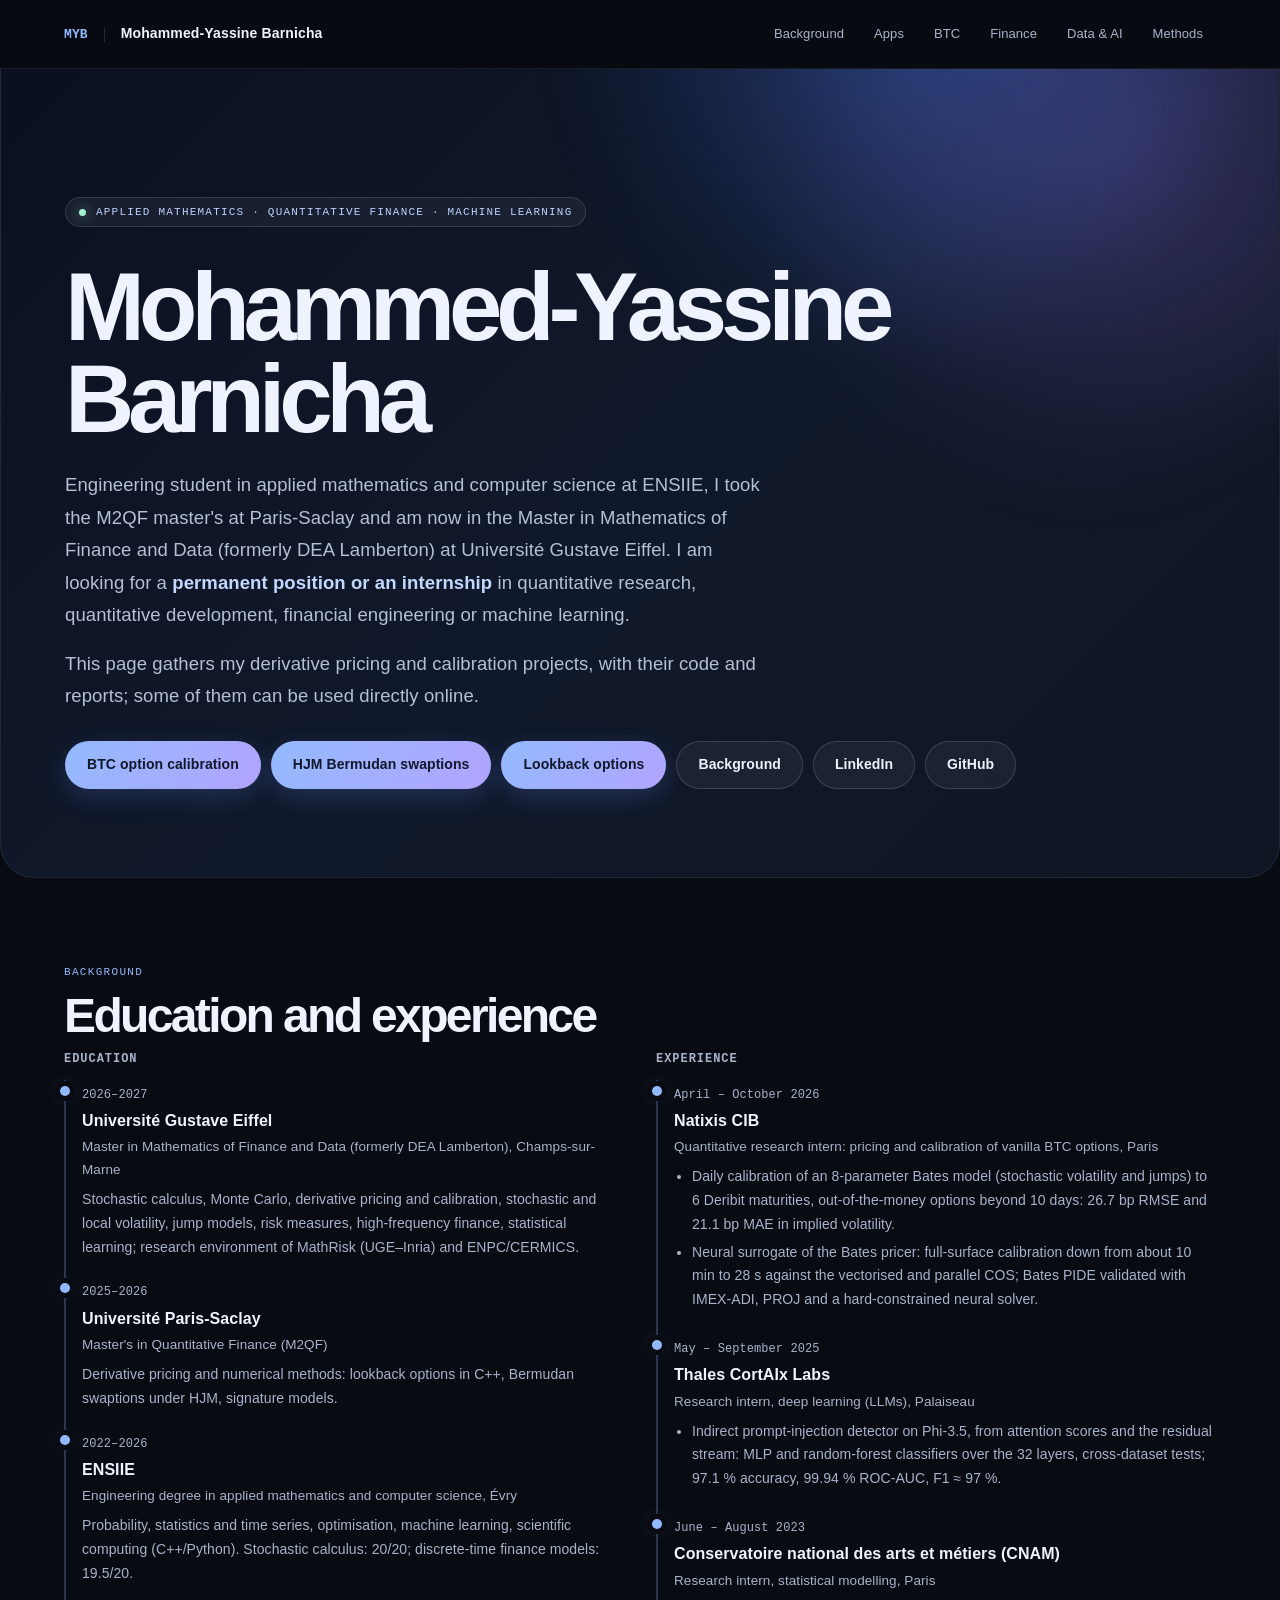
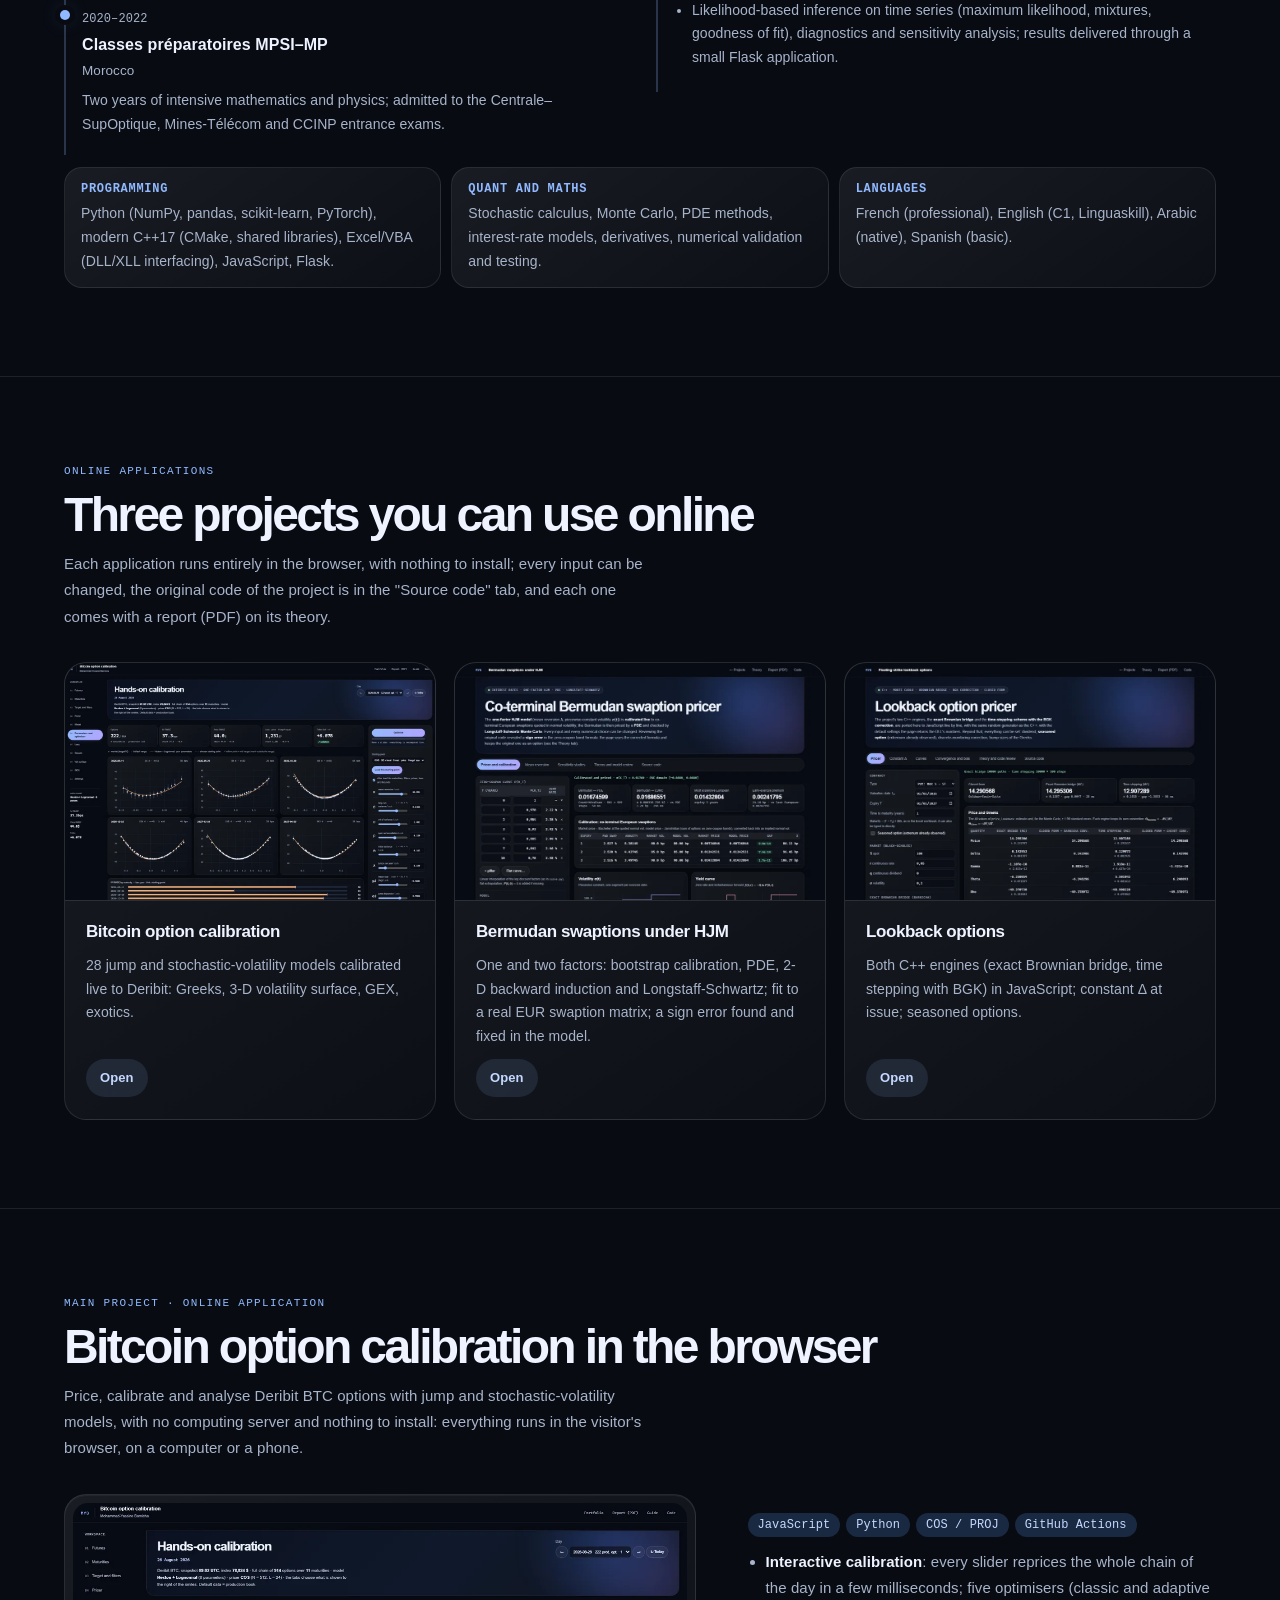
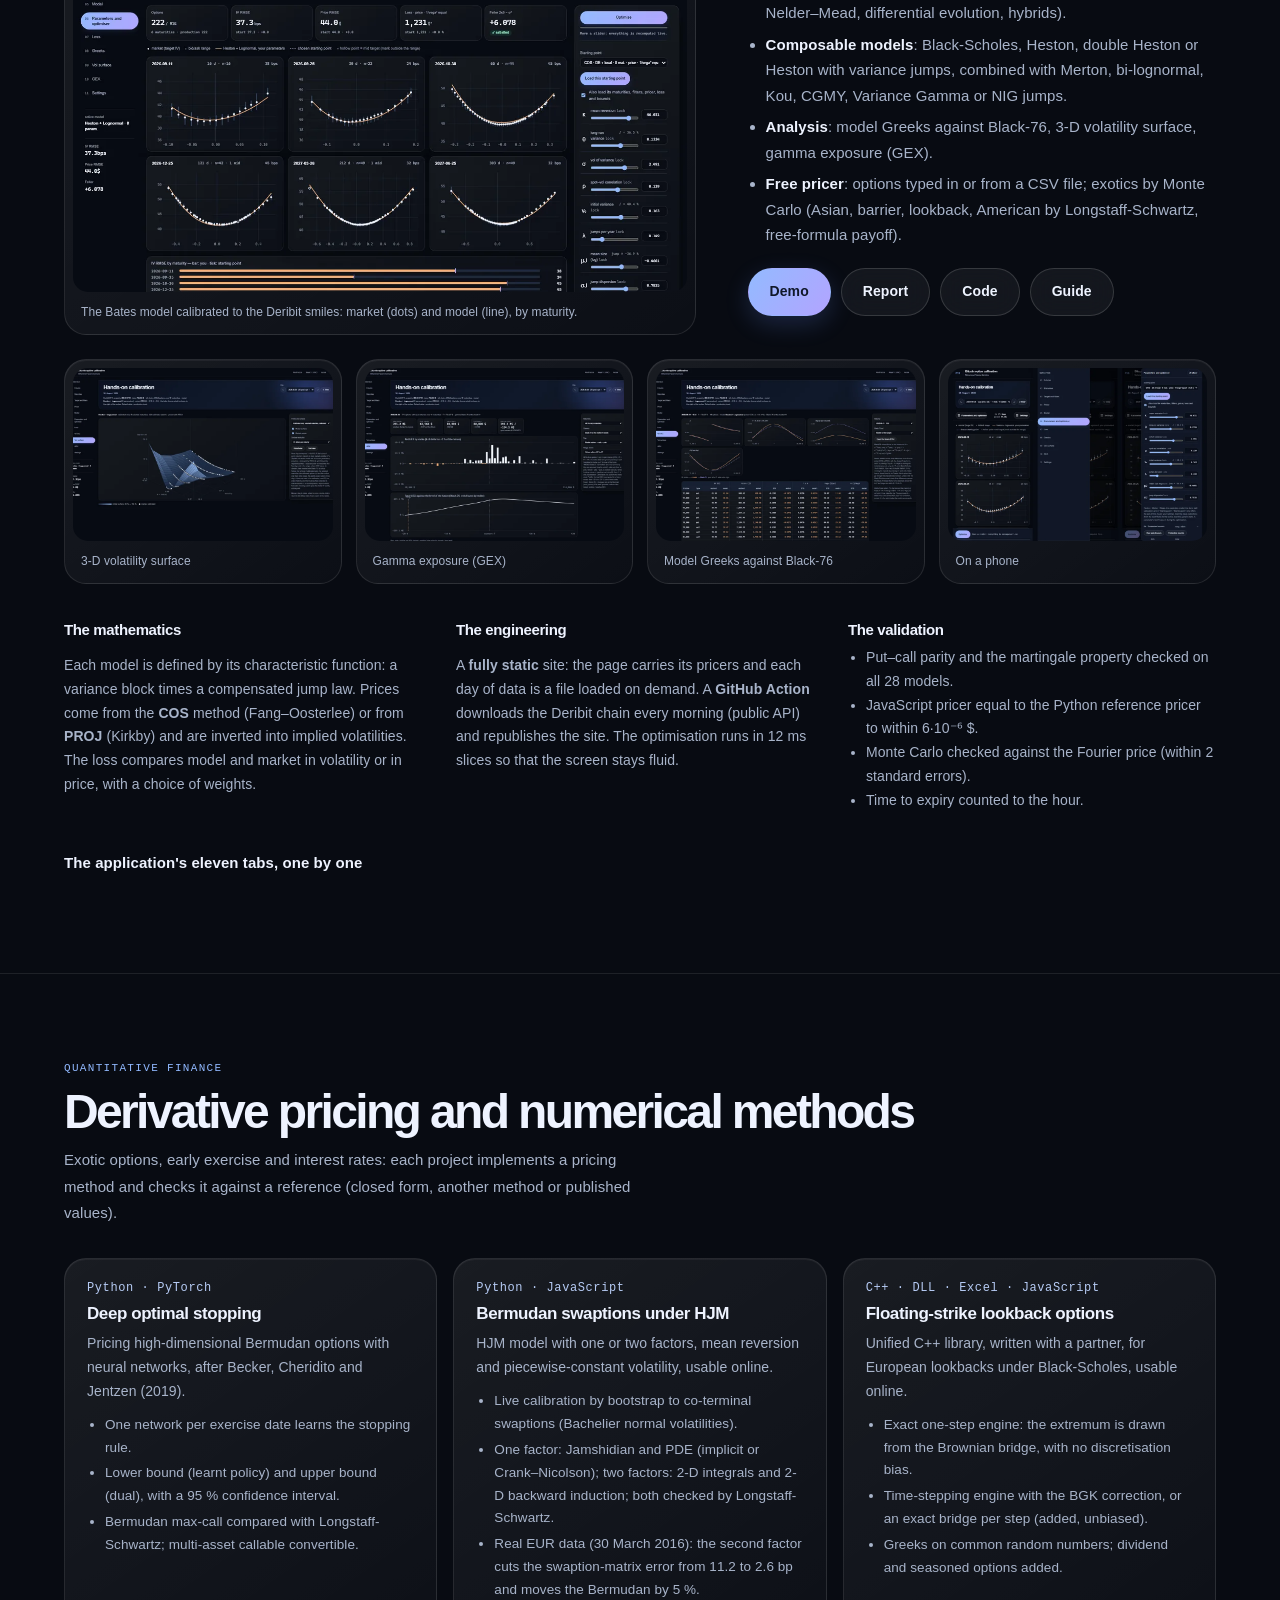
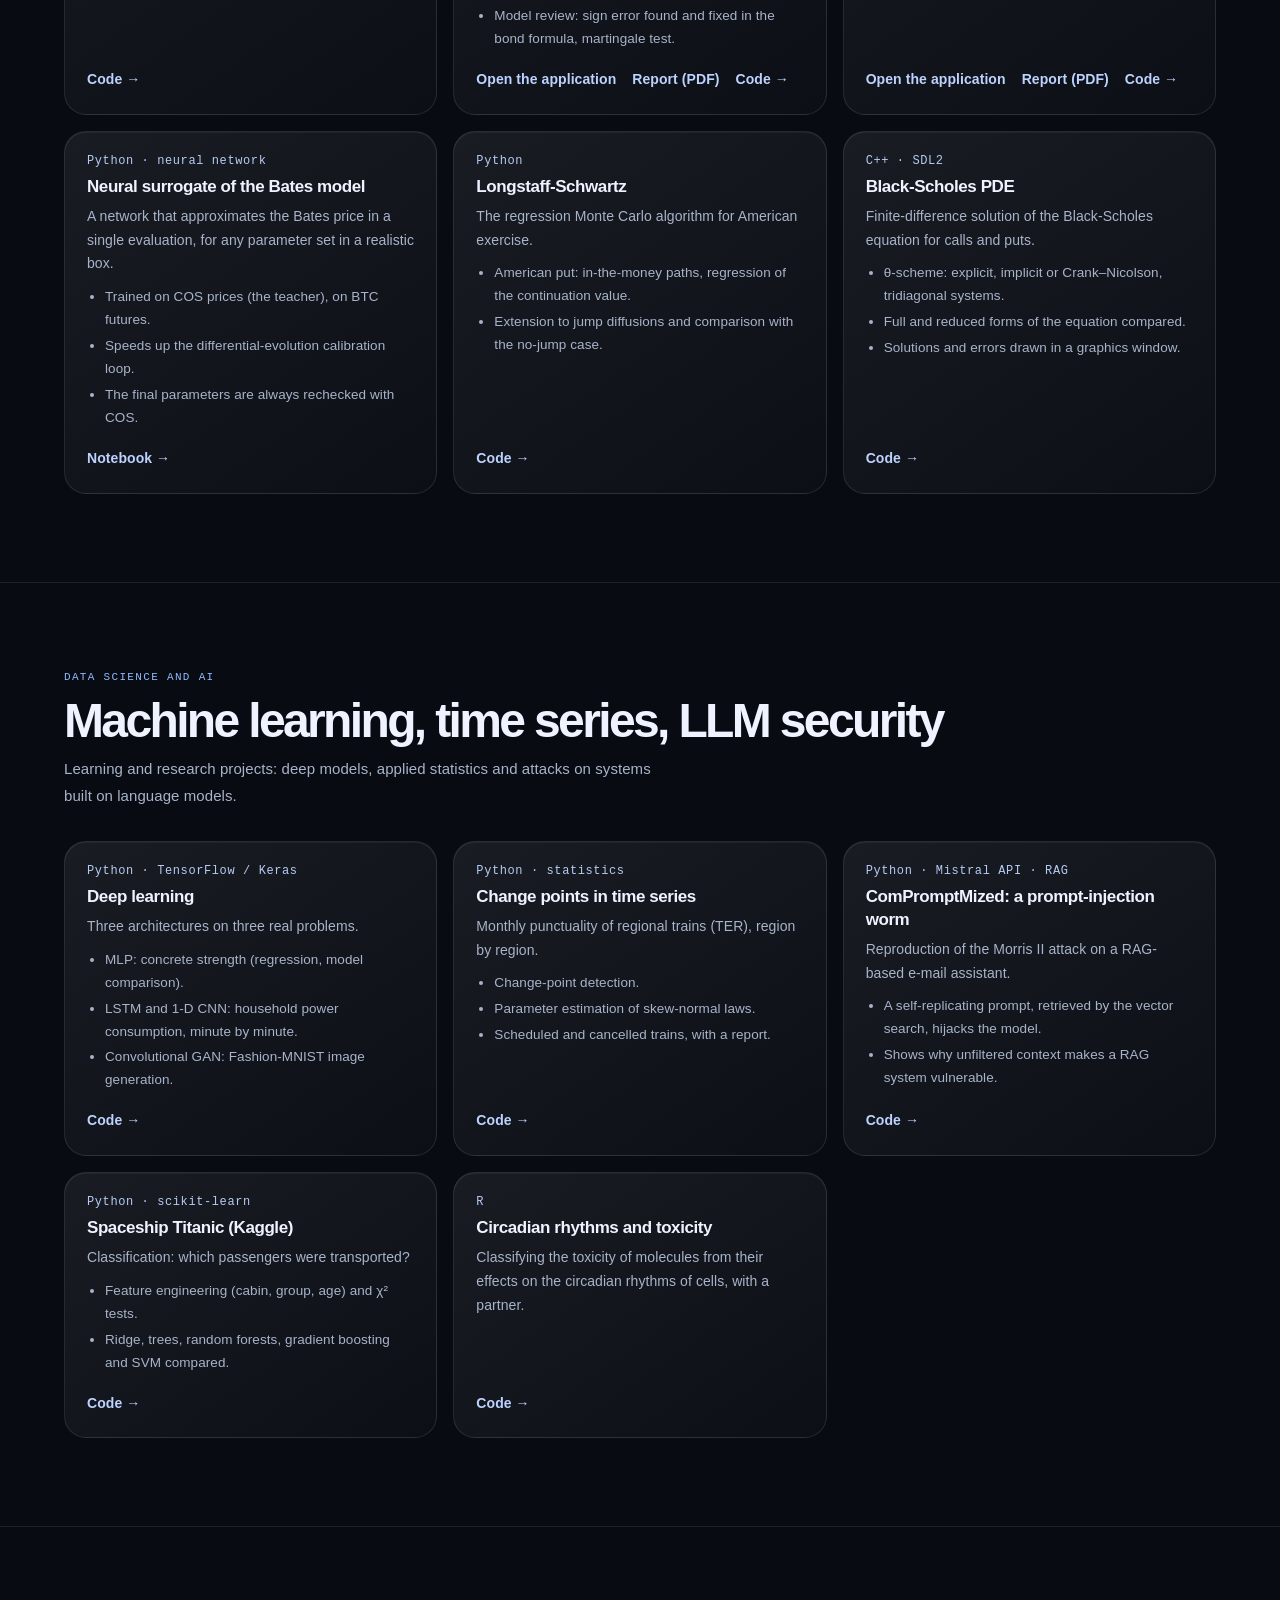
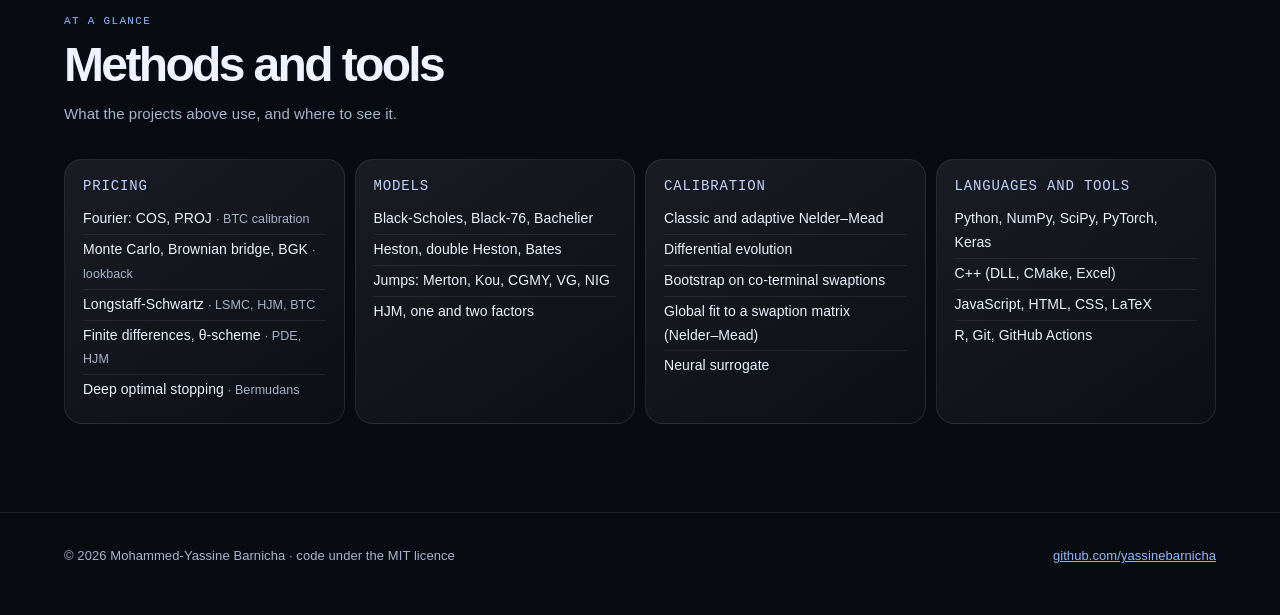
==== commit f4ac2e3f: "." ====
--- a/index.html
+++ b/index.html
@@ -303,8 +303,8 @@
       <a class="app" href="swaptions-hjm/">
         <img src="img/hjm.webp" width="900" height="579" loading="lazy" alt="Bermudan swaption pricer under HJM">
         <div class="corps"><h3>Bermudan swaptions under HJM</h3>
-          <p>Bootstrap calibration, PDE and Longstaff-Schwartz; effect of mean reversion after recalibration; a sign error found and
-            fixed in the model.</p>
+          <p>One and two factors: bootstrap calibration, PDE, 2-D backward induction and Longstaff-Schwartz; fit to a real EUR swaption
+            matrix; a sign error found and fixed in the model.</p>
           <span class="ouvrir">Open</span></div></a>
       <a class="app" href="options-lookback/">
         <img src="img/lookback.webp" width="900" height="579" loading="lazy" alt="Lookback option pricer">
@@ -429,10 +429,11 @@
       <article class="carte">
         <p class="langue">Python · JavaScript</p>
         <h3>Bermudan swaptions under HJM</h3>
-        <p>One-factor HJM model with mean reversion and piecewise-constant volatility, usable online.</p>
+        <p>HJM model with one or two factors, mean reversion and piecewise-constant volatility, usable online.</p>
         <ul>
           <li>Live calibration by bootstrap to co-terminal swaptions (Bachelier normal volatilities).</li>
-          <li>Bermudan priced by PDE (implicit or Crank–Nicolson), checked by Longstaff-Schwartz.</li>
+          <li>One factor: Jamshidian and PDE (implicit or Crank–Nicolson); two factors: 2-D integrals and 2-D backward induction; both checked by Longstaff-Schwartz.</li>
+          <li>Real EUR data (30 March 2016): the second factor cuts the swaption-matrix error from 11.2 to 2.6 bp and moves the Bermudan by 5 %.</li>
           <li>Model review: sign error found and fixed in the bond formula, martingale test.</li>
         </ul>
         <div class="liens"><a href="swaptions-hjm/">Open the application</a><a href="swaptions-hjm/rapport/report.pdf">Report (PDF)</a><a href="swaptions-hjm/#code">Code →</a></div>
@@ -570,12 +571,13 @@
         <li>Black-Scholes, Black-76, Bachelier</li>
         <li>Heston, double Heston, Bates</li>
         <li>Jumps: Merton, Kou, CGMY, VG, NIG</li>
-        <li>One-factor HJM</li>
+        <li>HJM, one and two factors</li>
       </ul></div>
       <div><h3>Calibration</h3><ul>
         <li>Classic and adaptive Nelder–Mead</li>
         <li>Differential evolution</li>
         <li>Bootstrap on co-terminal swaptions</li>
+        <li>Global fit to a swaption matrix (Nelder–Mead)</li>
         <li>Neural surrogate</li>
       </ul></div>
       <div><h3>Languages and tools</h3><ul>
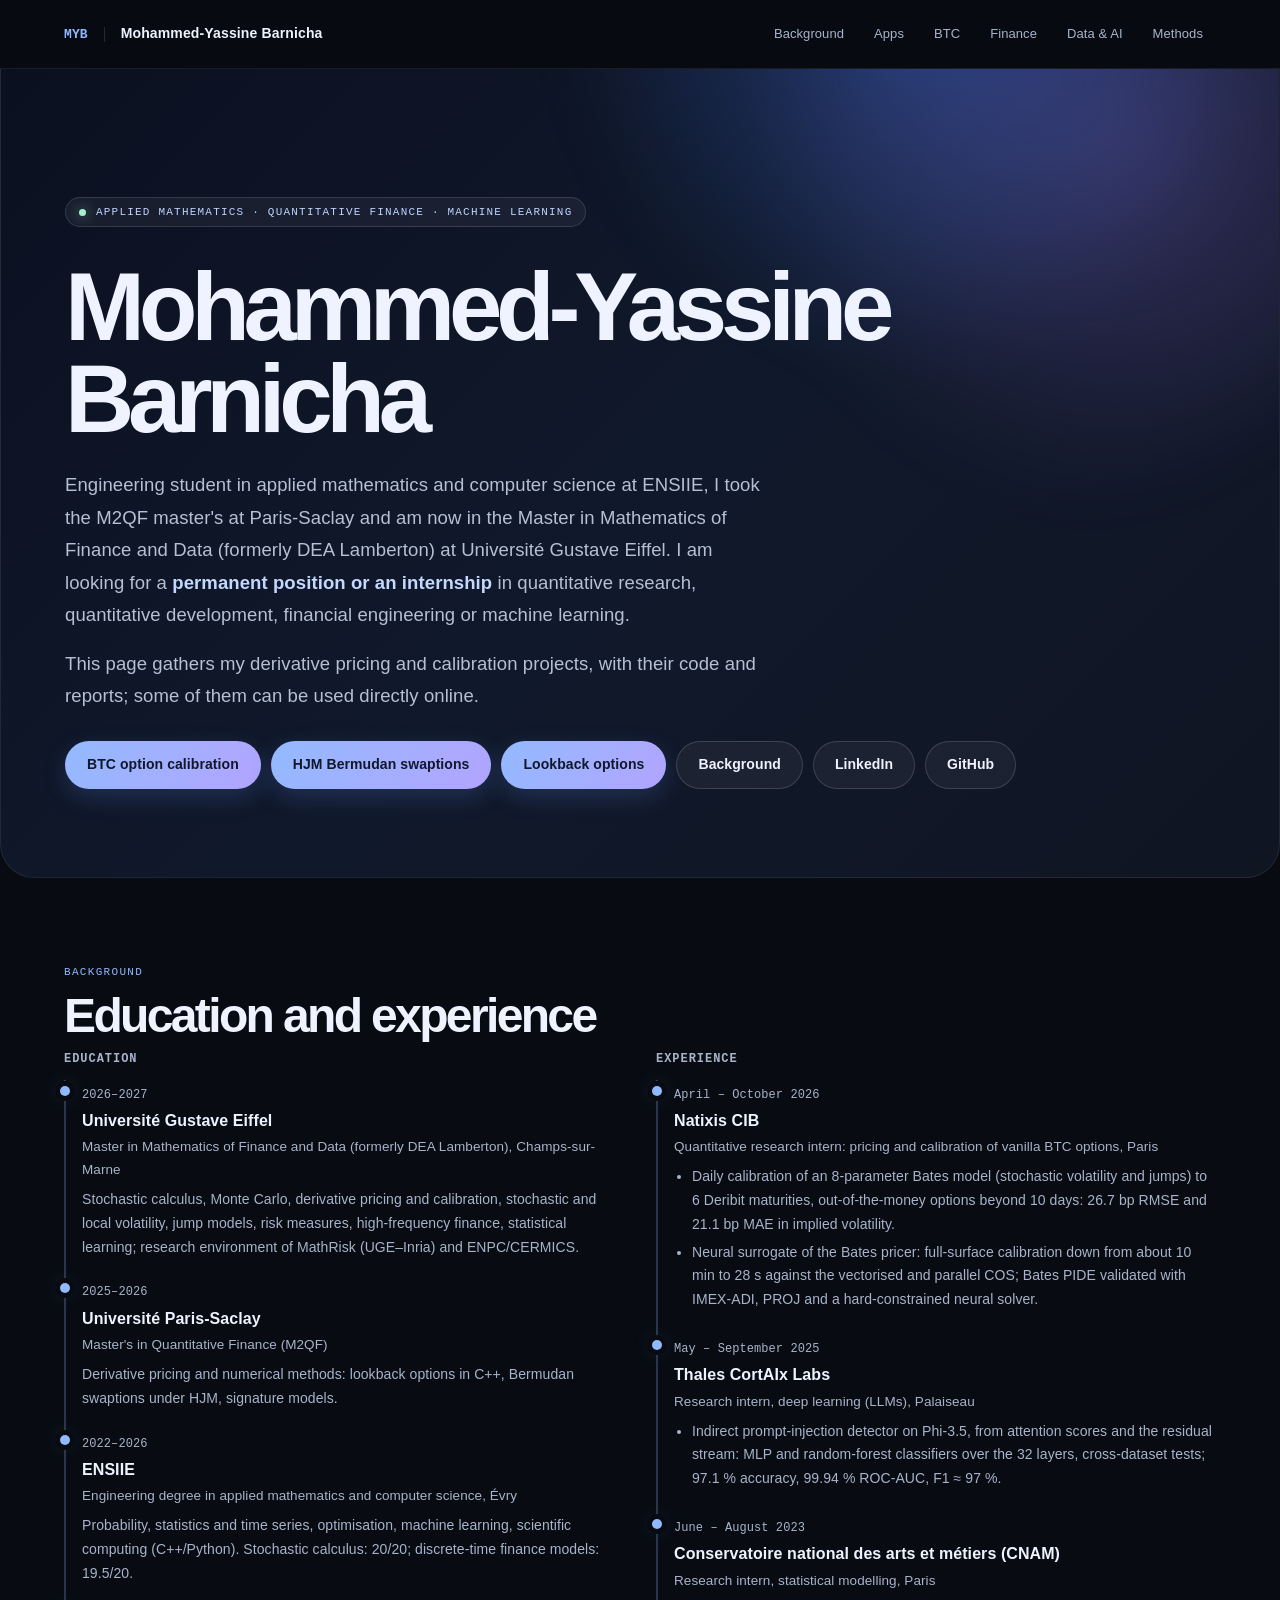
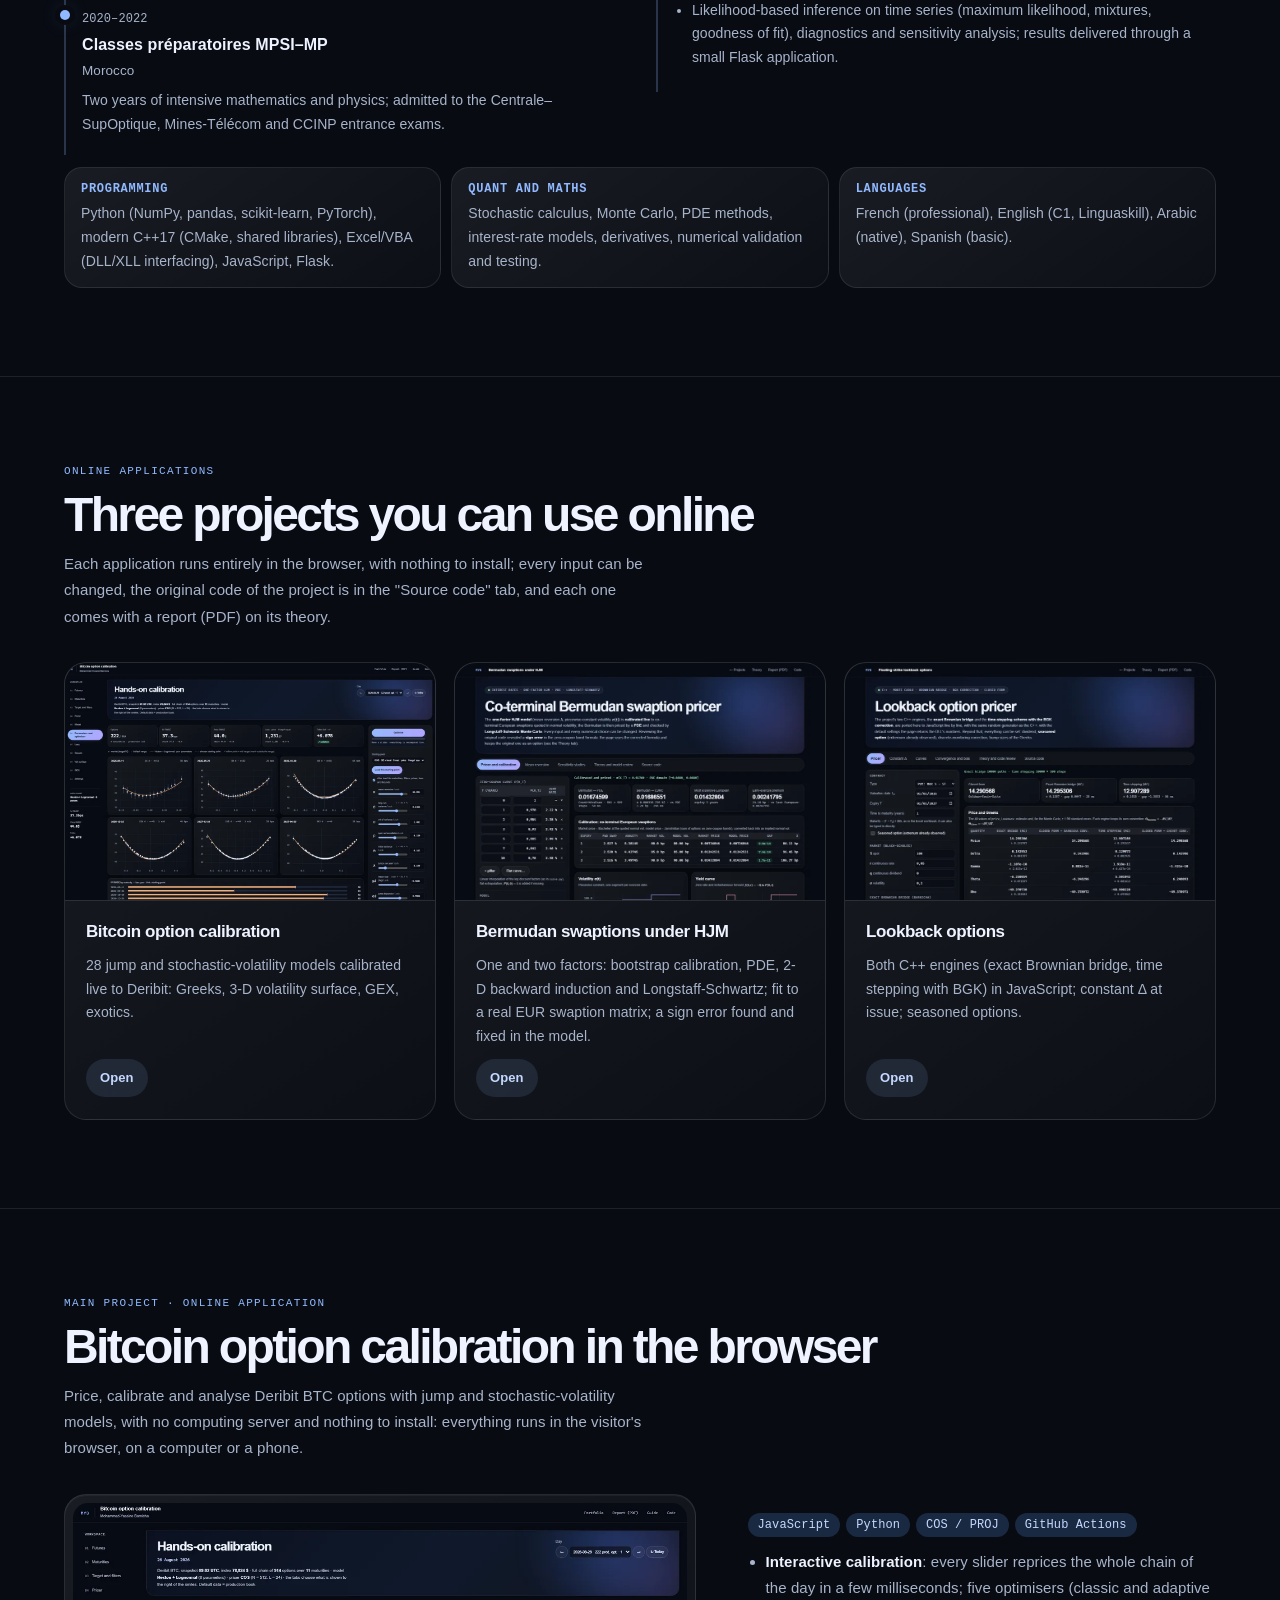
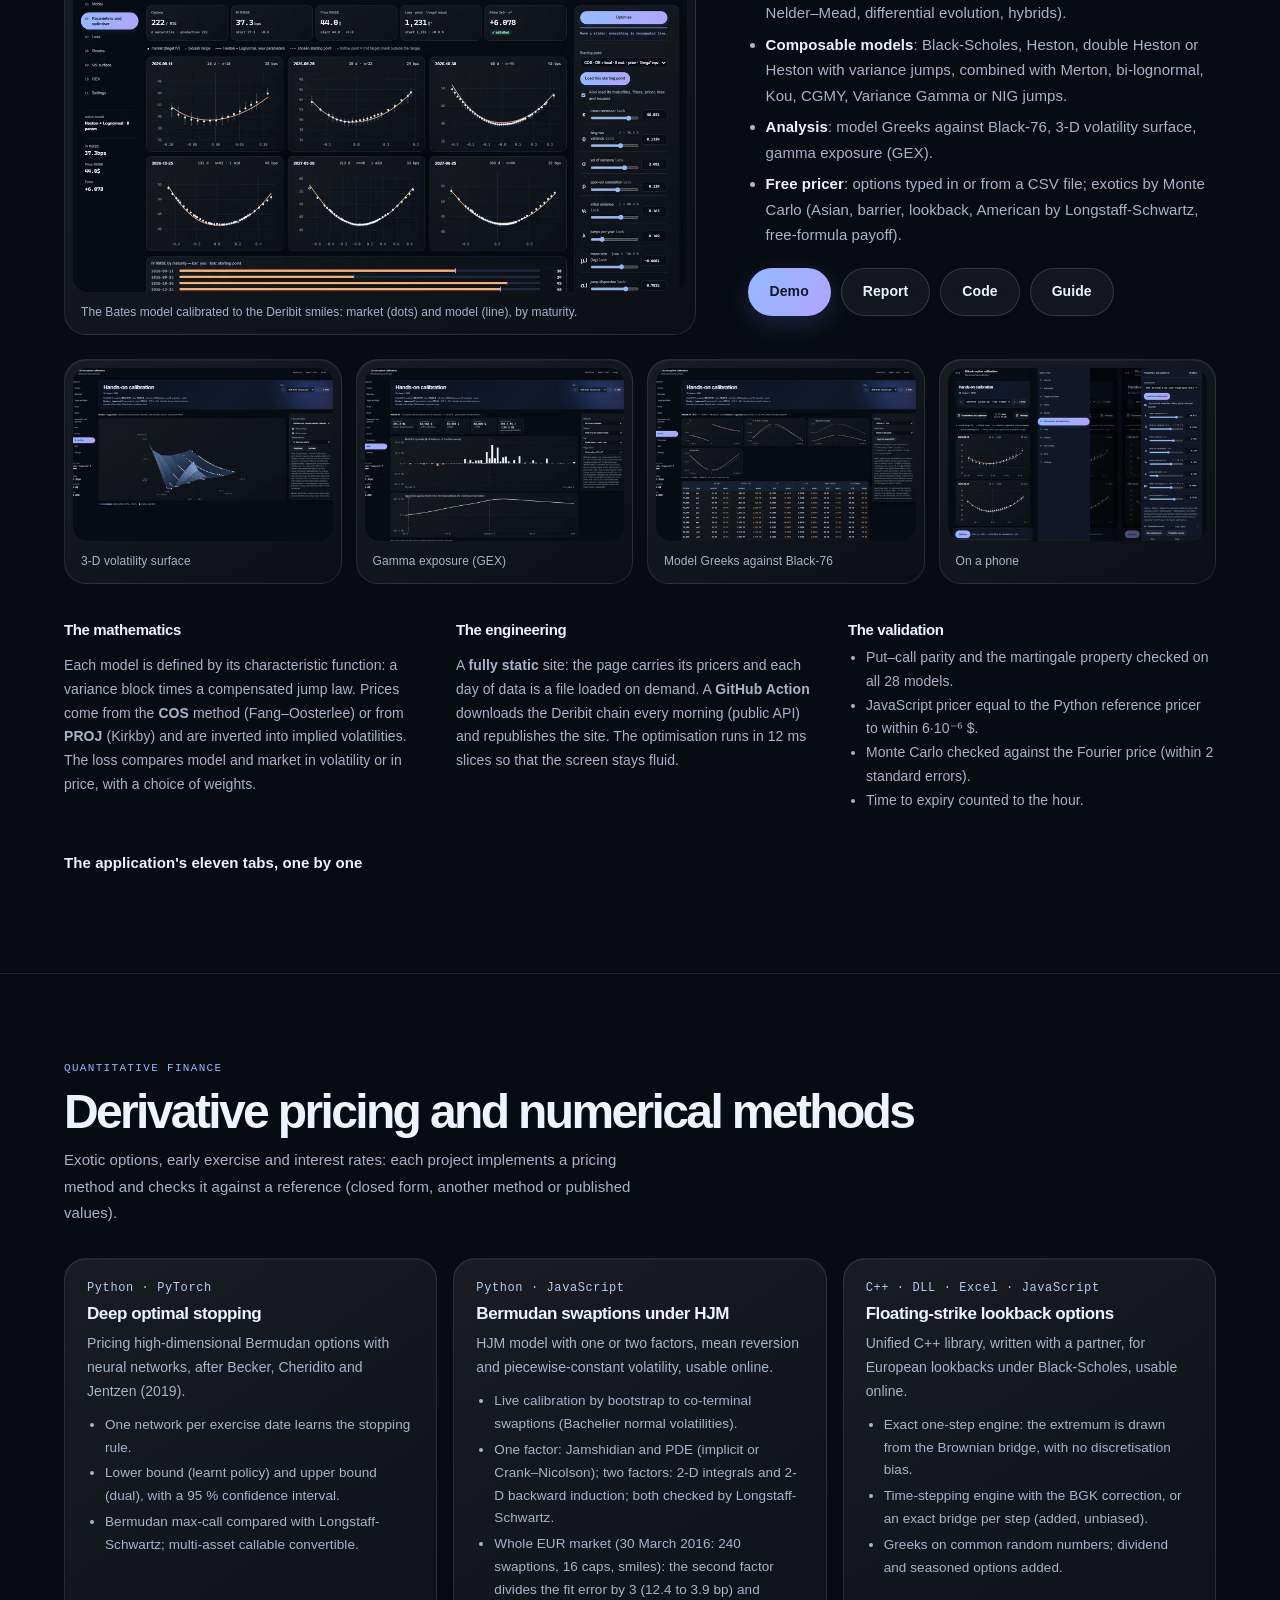
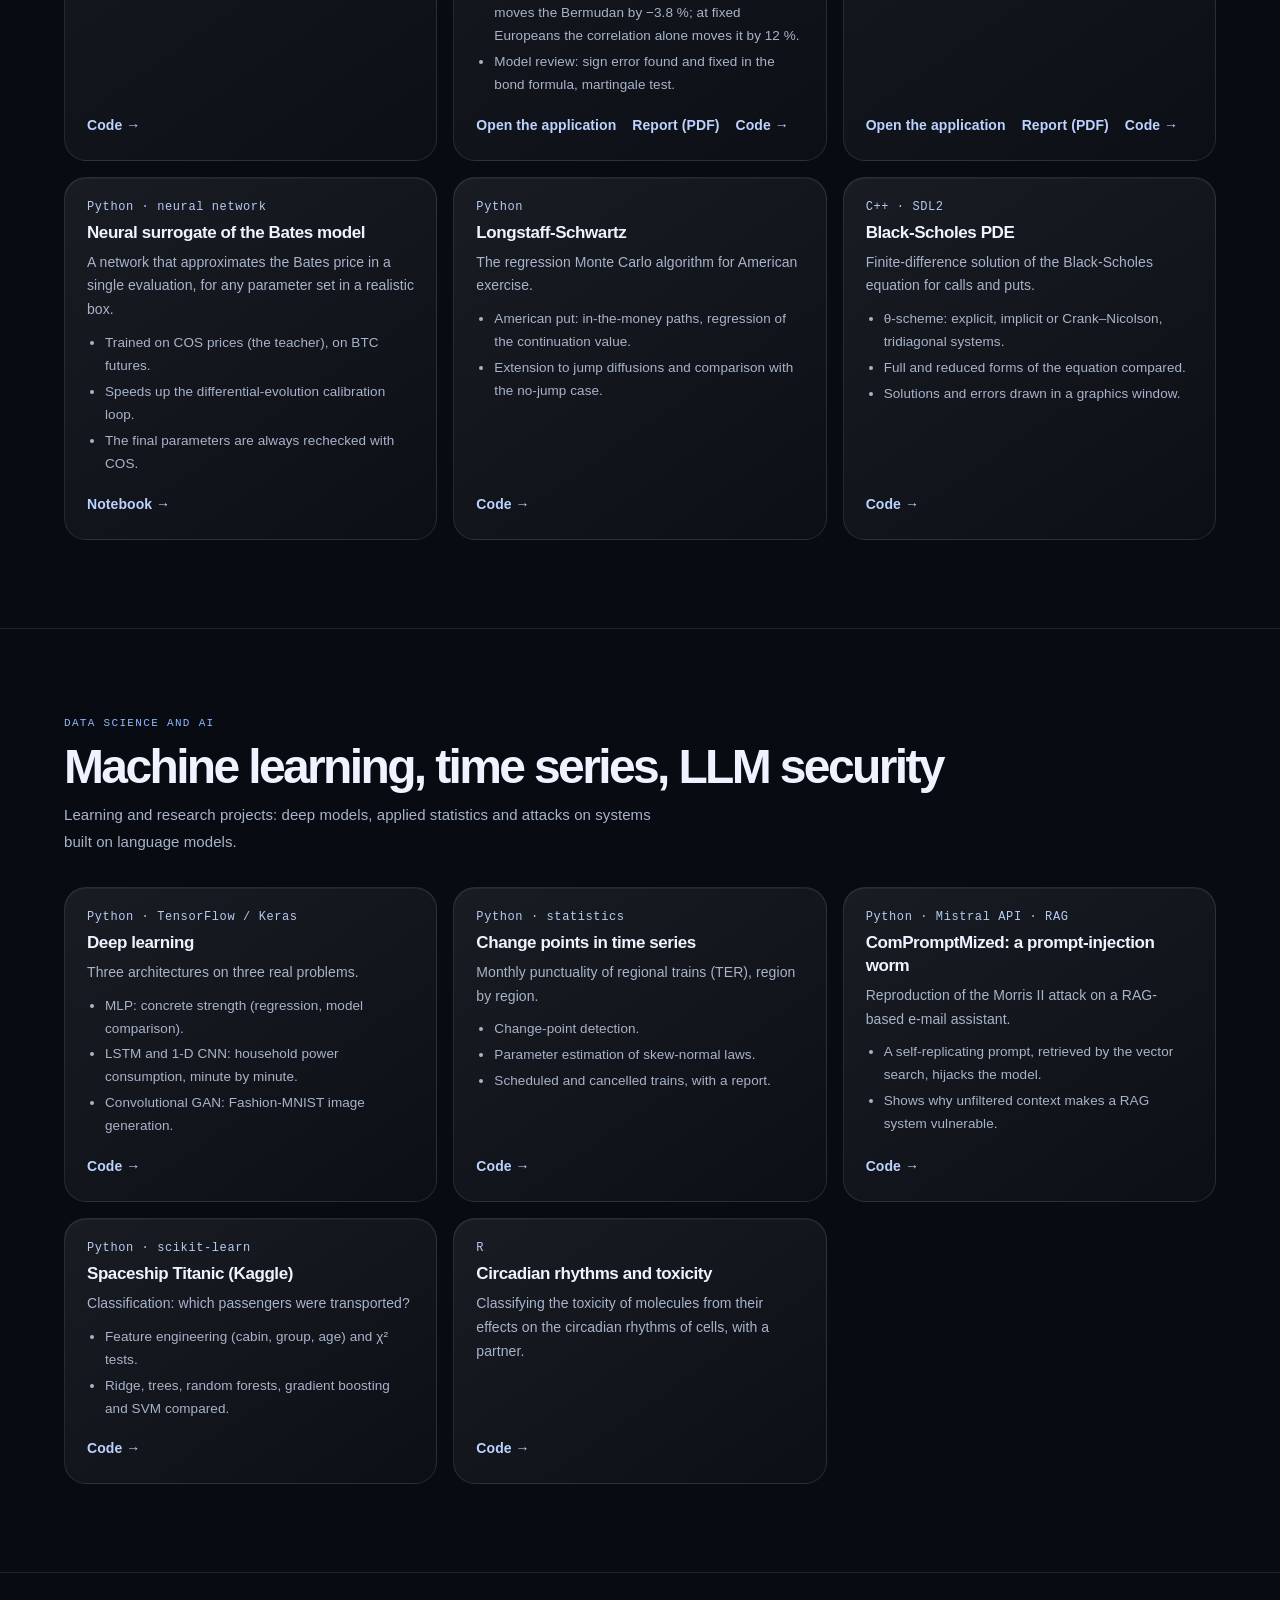
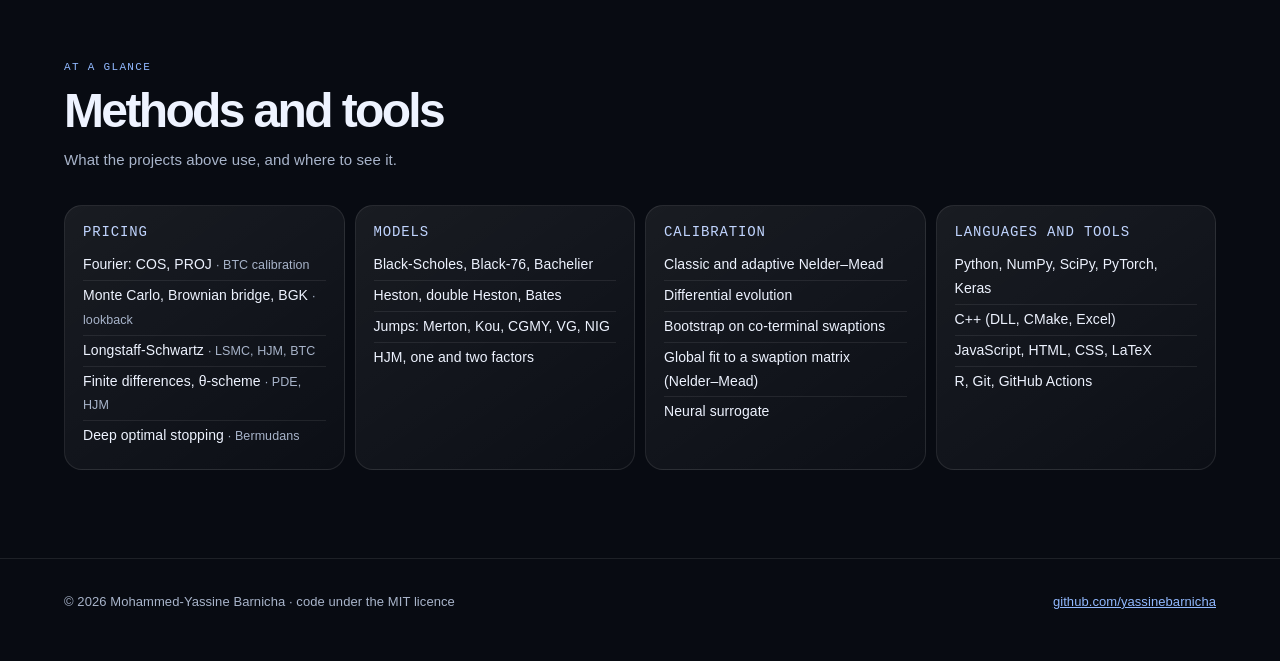
==== commit 36a8f1f2: "." ====
--- a/index.html
+++ b/index.html
@@ -433,7 +433,7 @@
         <ul>
           <li>Live calibration by bootstrap to co-terminal swaptions (Bachelier normal volatilities).</li>
           <li>One factor: Jamshidian and PDE (implicit or Crank–Nicolson); two factors: 2-D integrals and 2-D backward induction; both checked by Longstaff-Schwartz.</li>
-          <li>Real EUR data (30 March 2016): the second factor cuts the swaption-matrix error from 11.2 to 2.6 bp and moves the Bermudan by 5 %.</li>
+          <li>Whole EUR market (30 March 2016: 240 swaptions, 16 caps, smiles): the second factor divides the fit error by 3 (12.4 to 3.9 bp) and moves the Bermudan by −3.8 %; at fixed Europeans the correlation alone moves it by 12 %.</li>
           <li>Model review: sign error found and fixed in the bond formula, martingale test.</li>
         </ul>
         <div class="liens"><a href="swaptions-hjm/">Open the application</a><a href="swaptions-hjm/rapport/report.pdf">Report (PDF)</a><a href="swaptions-hjm/#code">Code →</a></div>
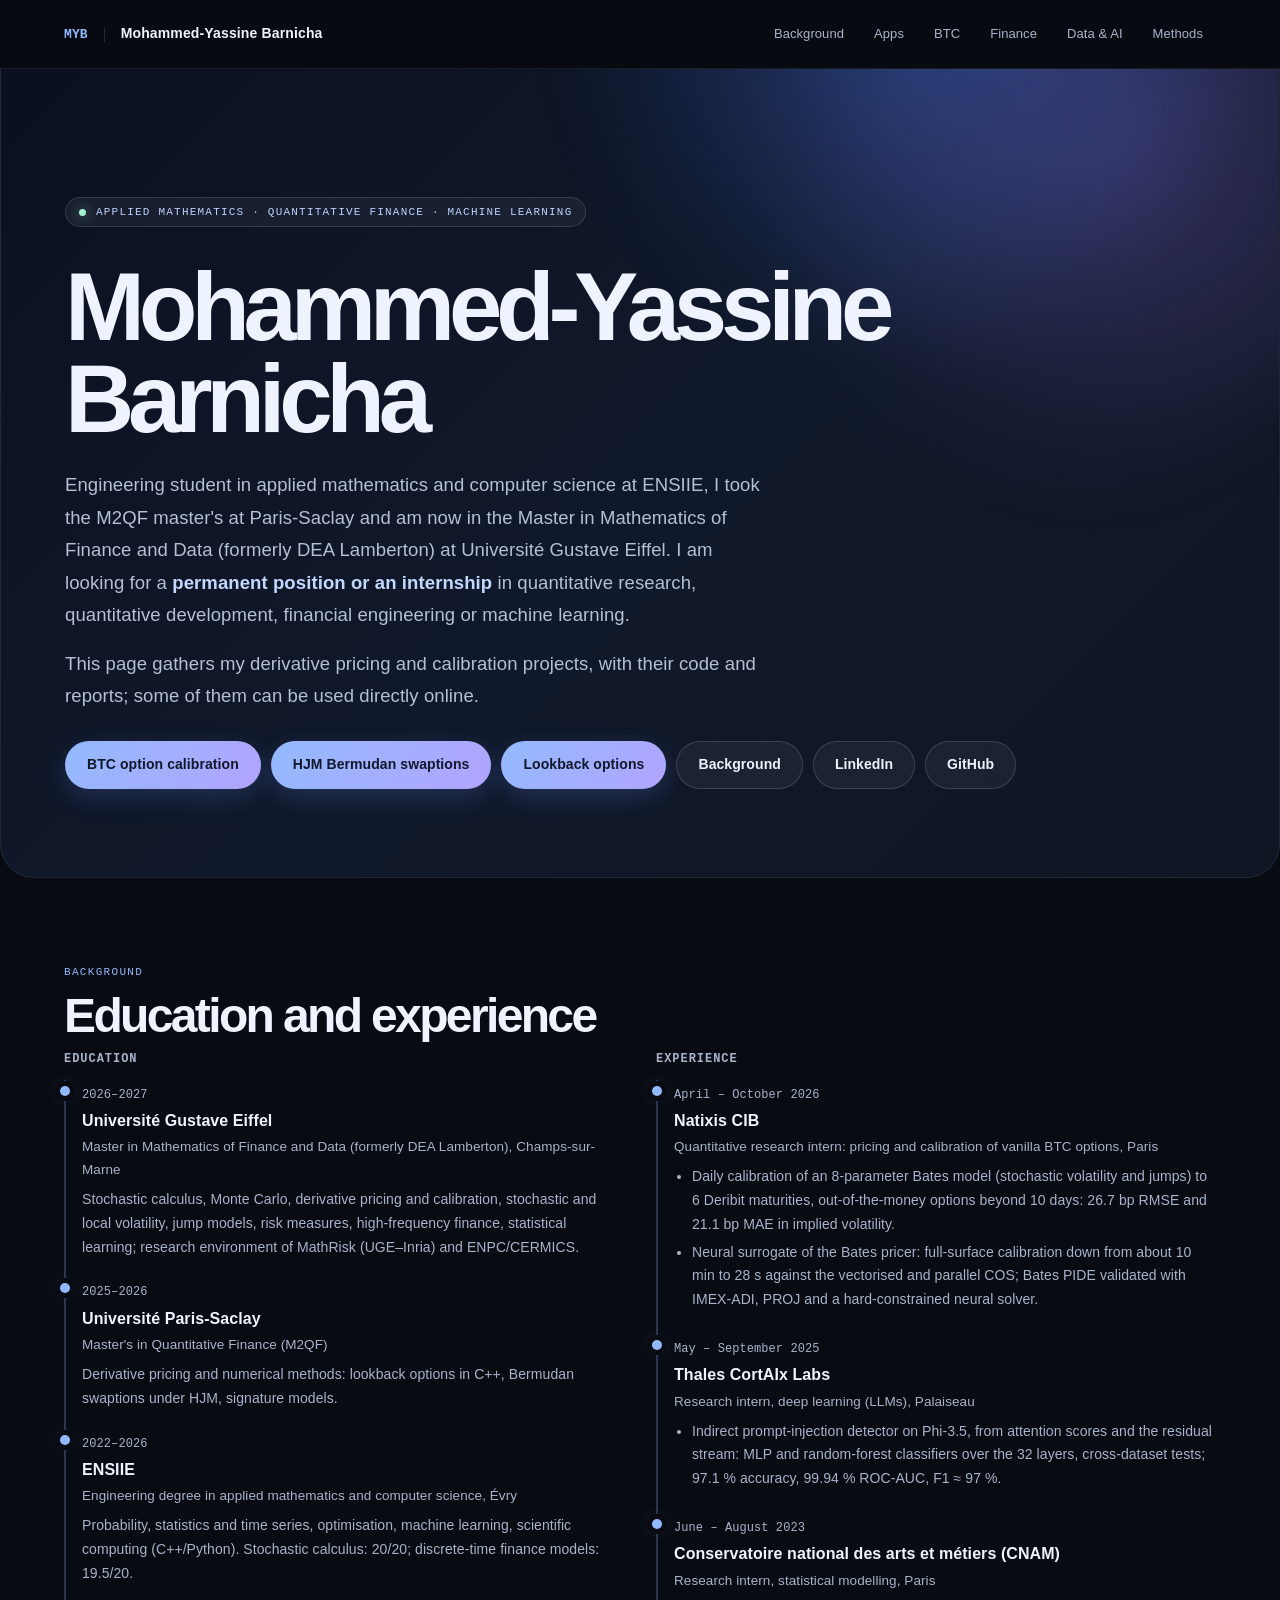
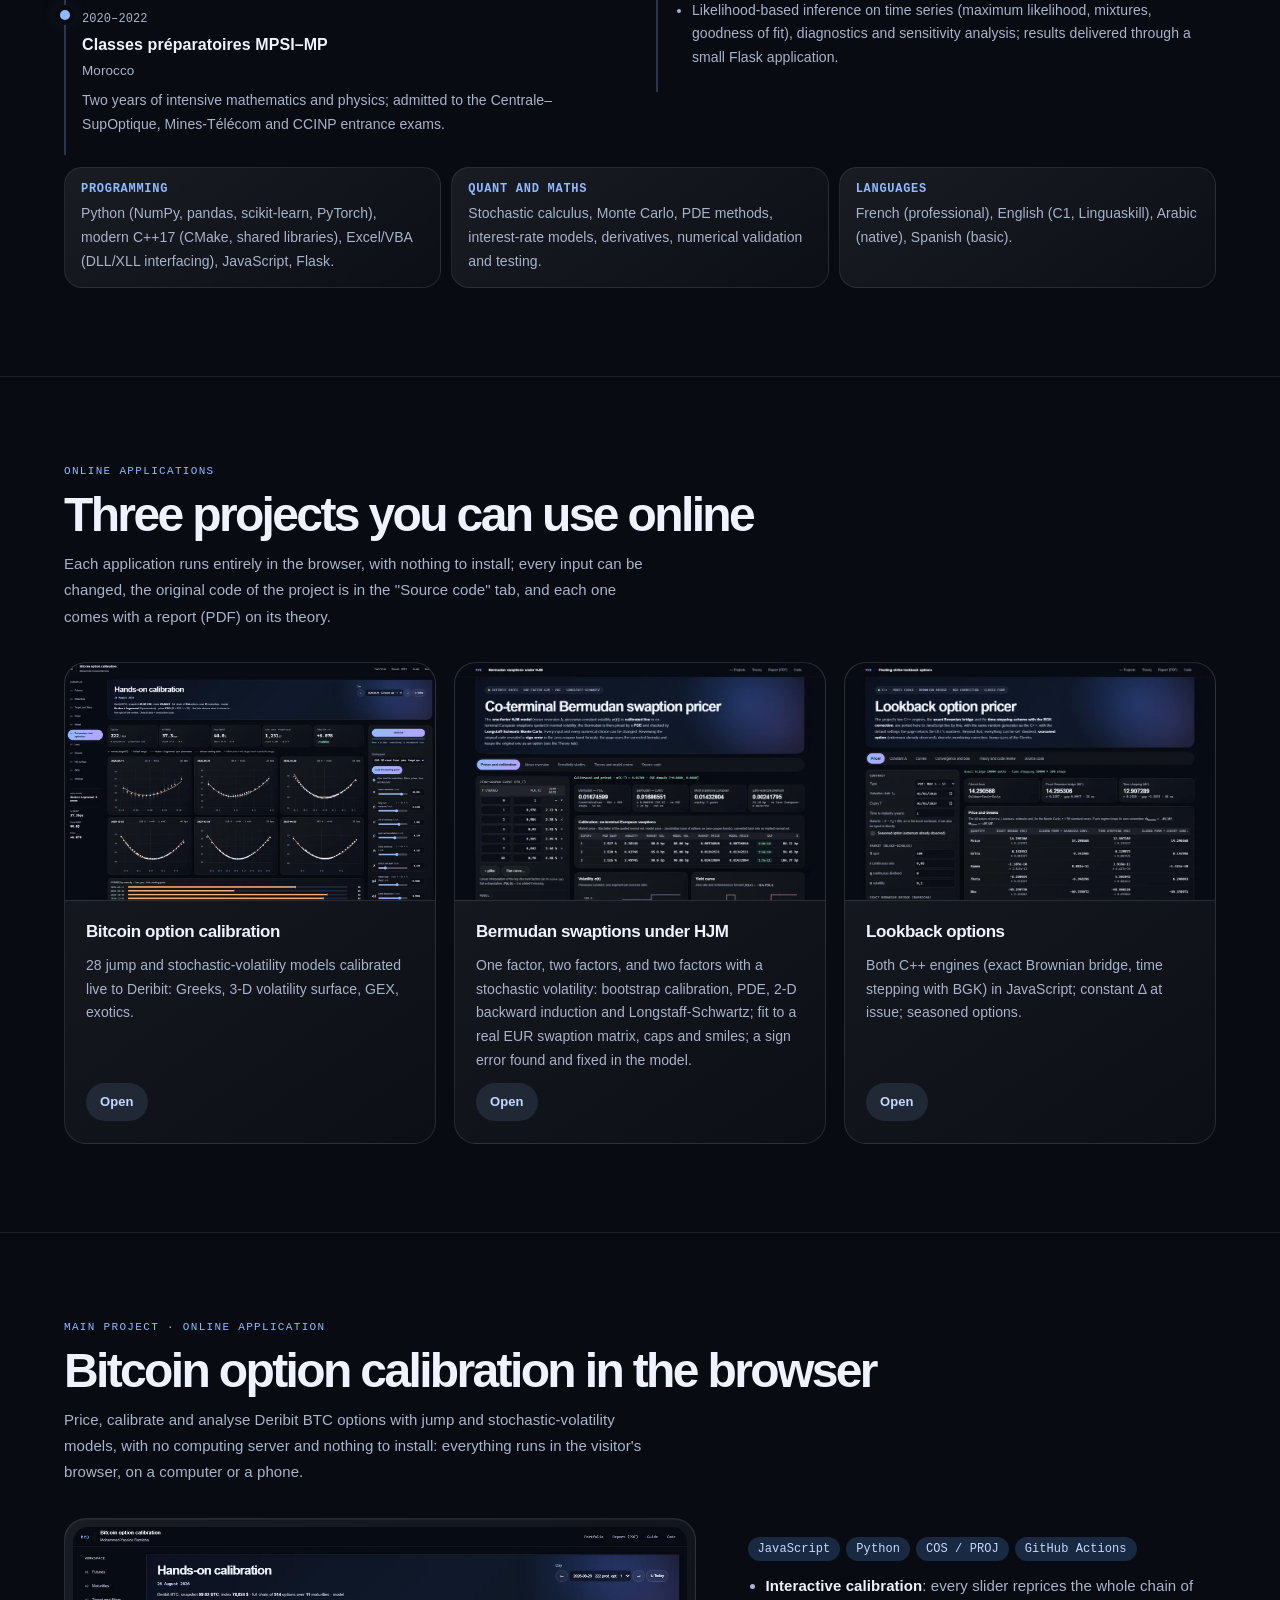
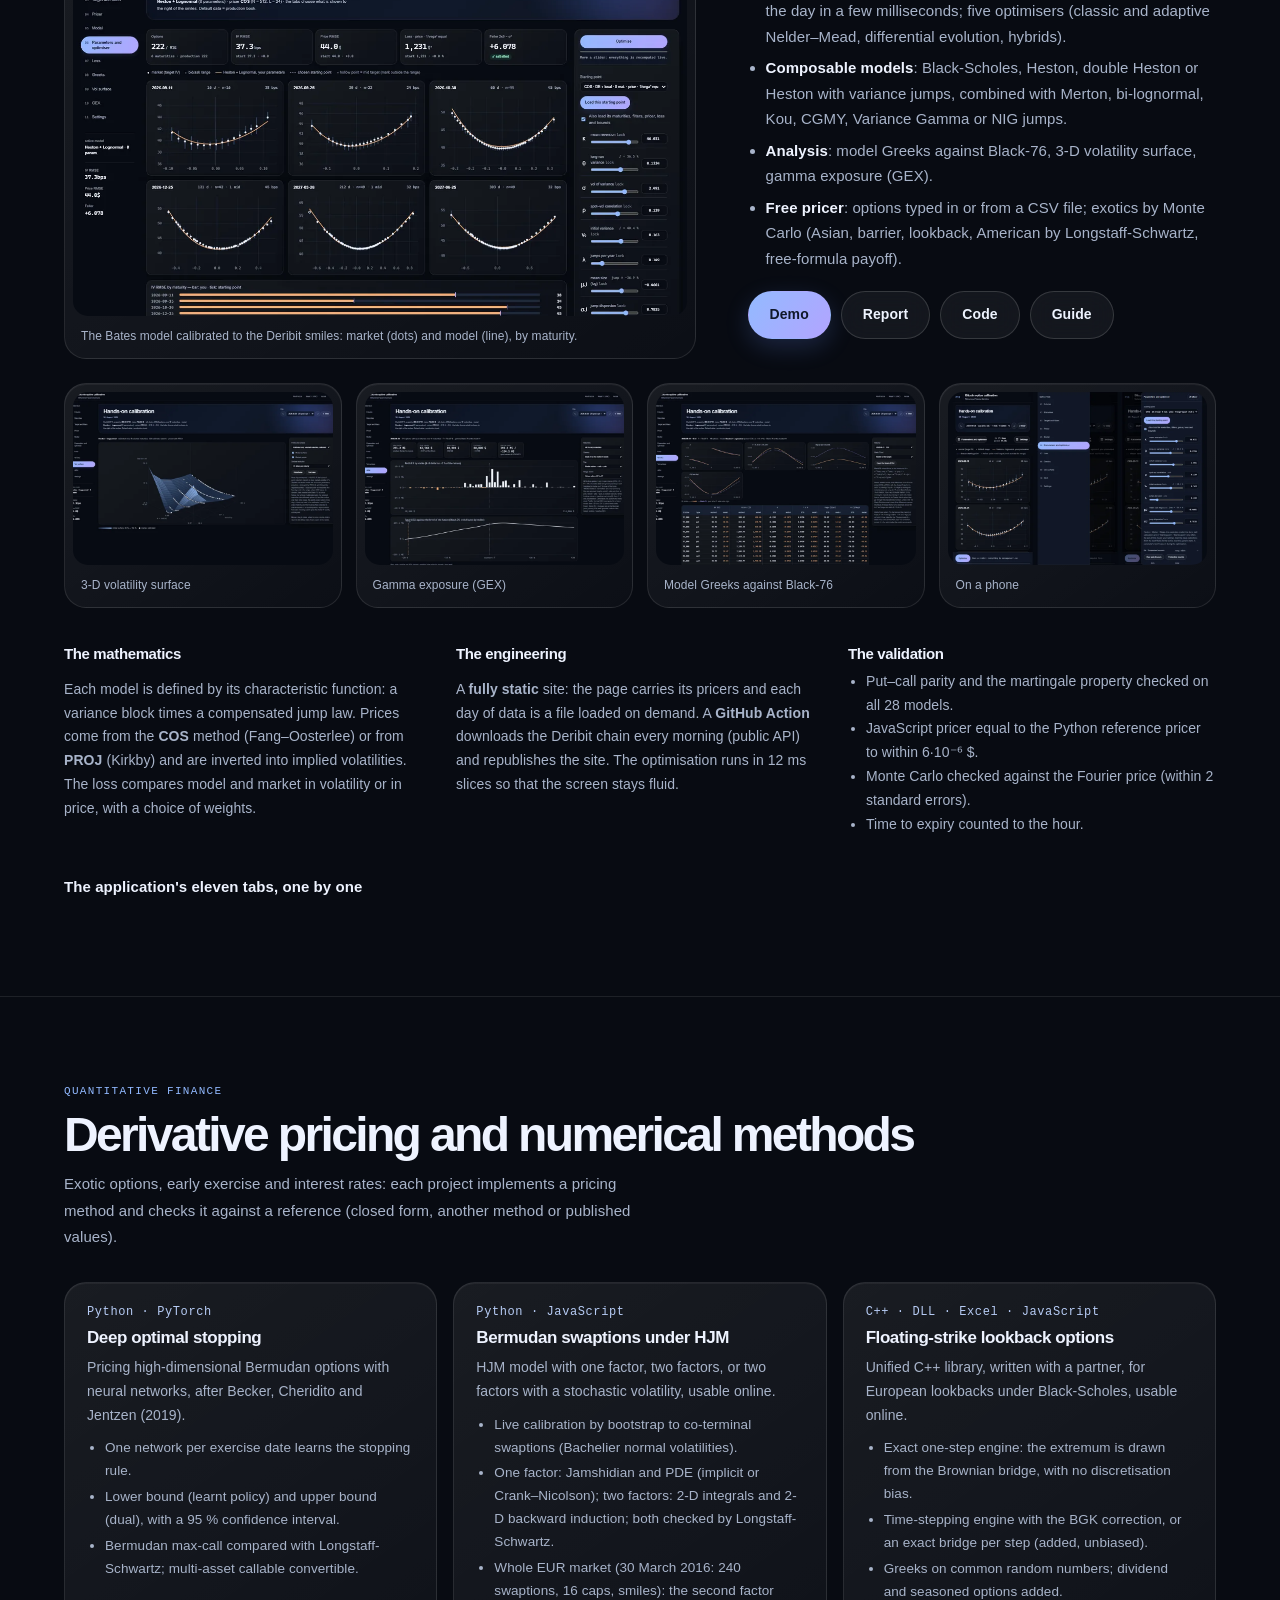
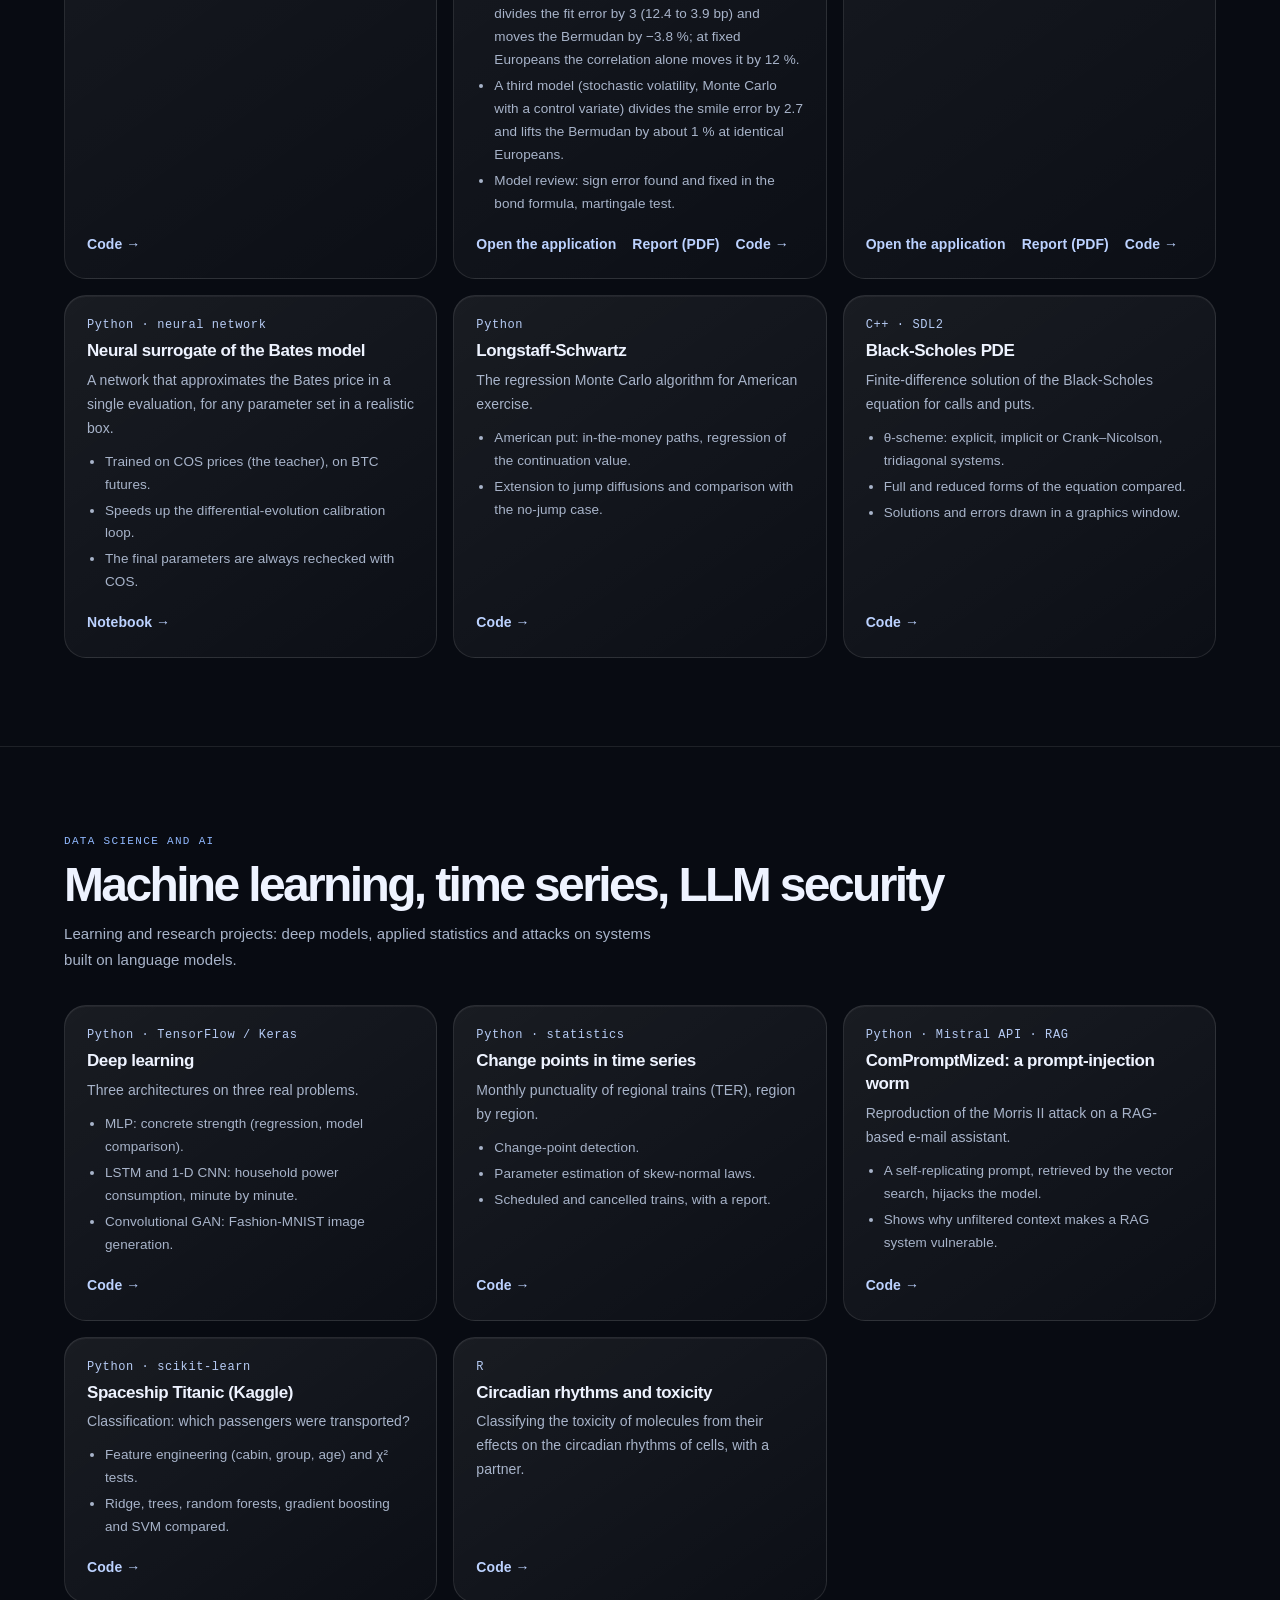
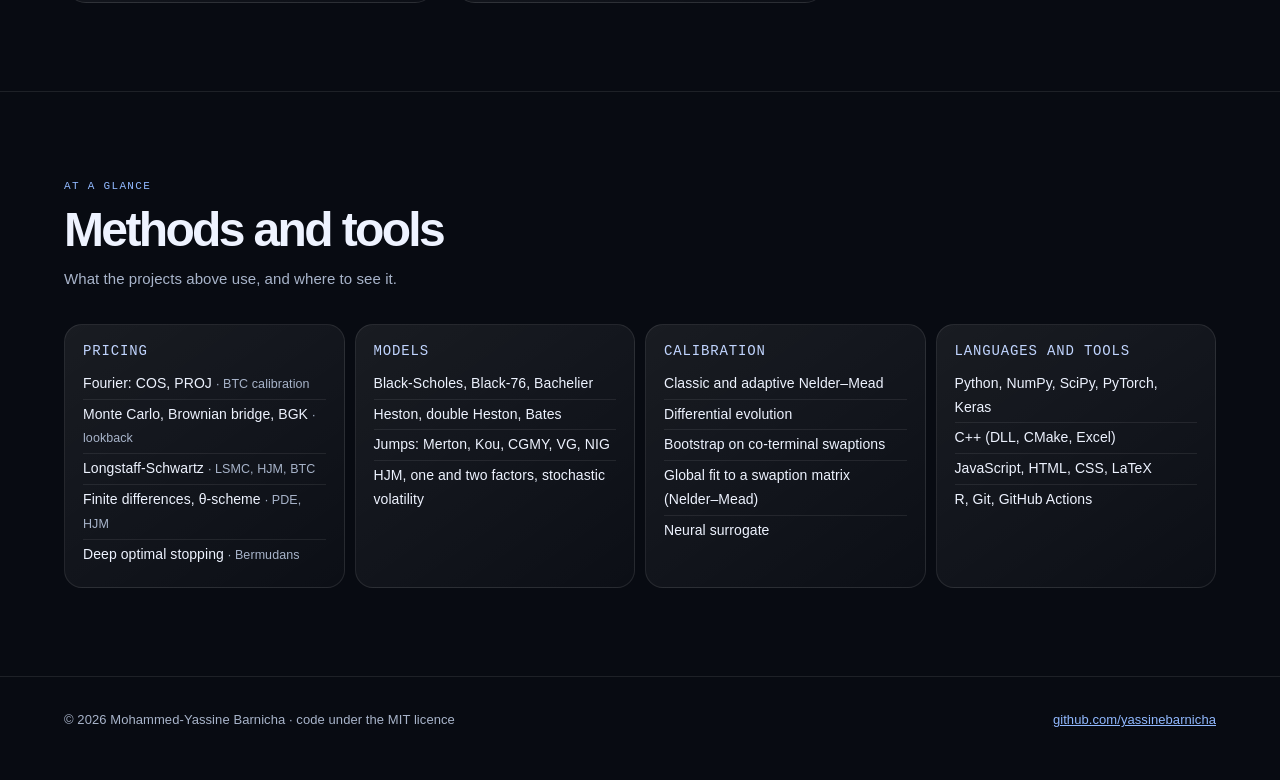
==== commit ba38d7e0: "0" ====
--- a/index.html
+++ b/index.html
@@ -303,8 +303,8 @@
       <a class="app" href="swaptions-hjm/">
         <img src="img/hjm.webp" width="900" height="579" loading="lazy" alt="Bermudan swaption pricer under HJM">
         <div class="corps"><h3>Bermudan swaptions under HJM</h3>
-          <p>One and two factors: bootstrap calibration, PDE, 2-D backward induction and Longstaff-Schwartz; fit to a real EUR swaption
-            matrix; a sign error found and fixed in the model.</p>
+          <p>One factor, two factors, and two factors with a stochastic volatility: bootstrap calibration, PDE, 2-D backward induction and Longstaff-Schwartz; fit to a real EUR swaption
+            matrix, caps and smiles; a sign error found and fixed in the model.</p>
           <span class="ouvrir">Open</span></div></a>
       <a class="app" href="options-lookback/">
         <img src="img/lookback.webp" width="900" height="579" loading="lazy" alt="Lookback option pricer">
@@ -429,11 +429,12 @@
       <article class="carte">
         <p class="langue">Python · JavaScript</p>
         <h3>Bermudan swaptions under HJM</h3>
-        <p>HJM model with one or two factors, mean reversion and piecewise-constant volatility, usable online.</p>
+        <p>HJM model with one factor, two factors, or two factors with a stochastic volatility, usable online.</p>
         <ul>
           <li>Live calibration by bootstrap to co-terminal swaptions (Bachelier normal volatilities).</li>
           <li>One factor: Jamshidian and PDE (implicit or Crank–Nicolson); two factors: 2-D integrals and 2-D backward induction; both checked by Longstaff-Schwartz.</li>
           <li>Whole EUR market (30 March 2016: 240 swaptions, 16 caps, smiles): the second factor divides the fit error by 3 (12.4 to 3.9 bp) and moves the Bermudan by −3.8 %; at fixed Europeans the correlation alone moves it by 12 %.</li>
+          <li>A third model (stochastic volatility, Monte Carlo with a control variate) divides the smile error by 2.7 and lifts the Bermudan by about 1 % at identical Europeans.</li>
           <li>Model review: sign error found and fixed in the bond formula, martingale test.</li>
         </ul>
         <div class="liens"><a href="swaptions-hjm/">Open the application</a><a href="swaptions-hjm/rapport/report.pdf">Report (PDF)</a><a href="swaptions-hjm/#code">Code →</a></div>
@@ -571,7 +572,7 @@
         <li>Black-Scholes, Black-76, Bachelier</li>
         <li>Heston, double Heston, Bates</li>
         <li>Jumps: Merton, Kou, CGMY, VG, NIG</li>
-        <li>HJM, one and two factors</li>
+        <li>HJM, one and two factors, stochastic volatility</li>
       </ul></div>
       <div><h3>Calibration</h3><ul>
         <li>Classic and adaptive Nelder–Mead</li>
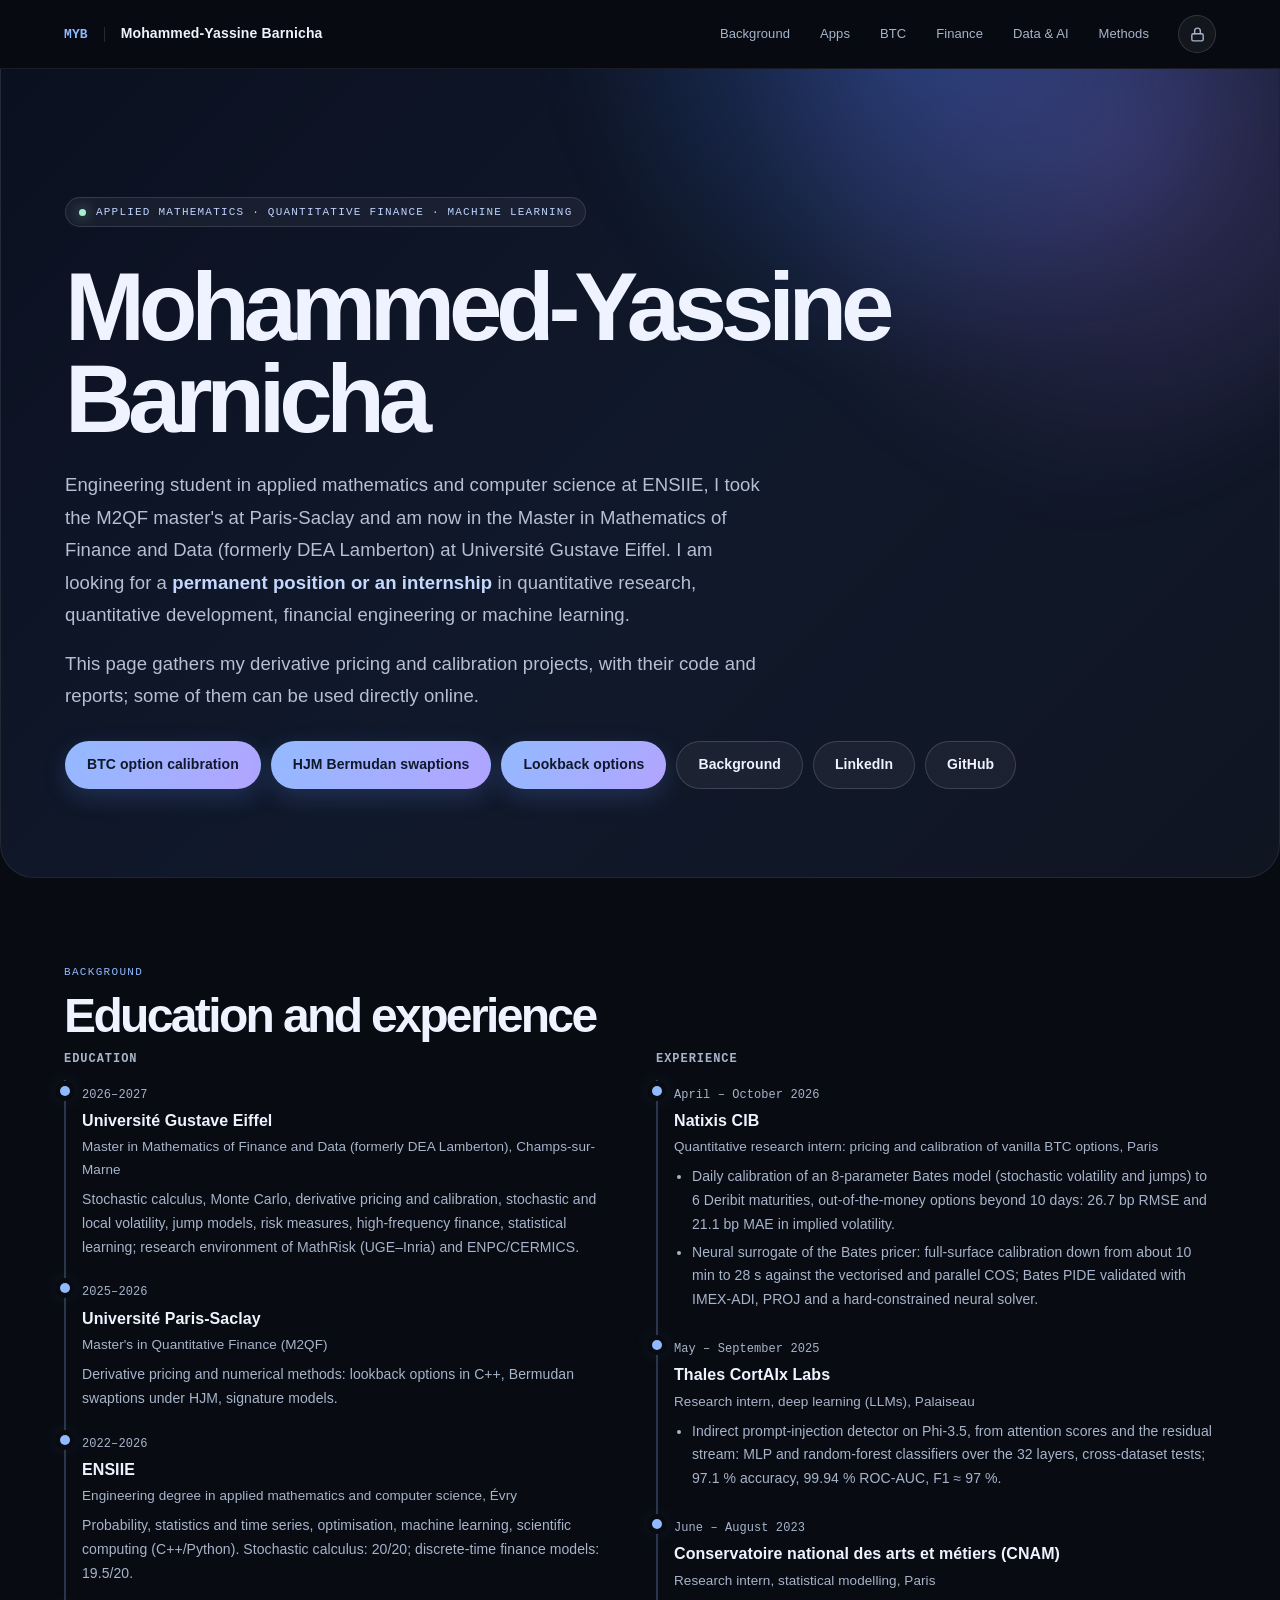
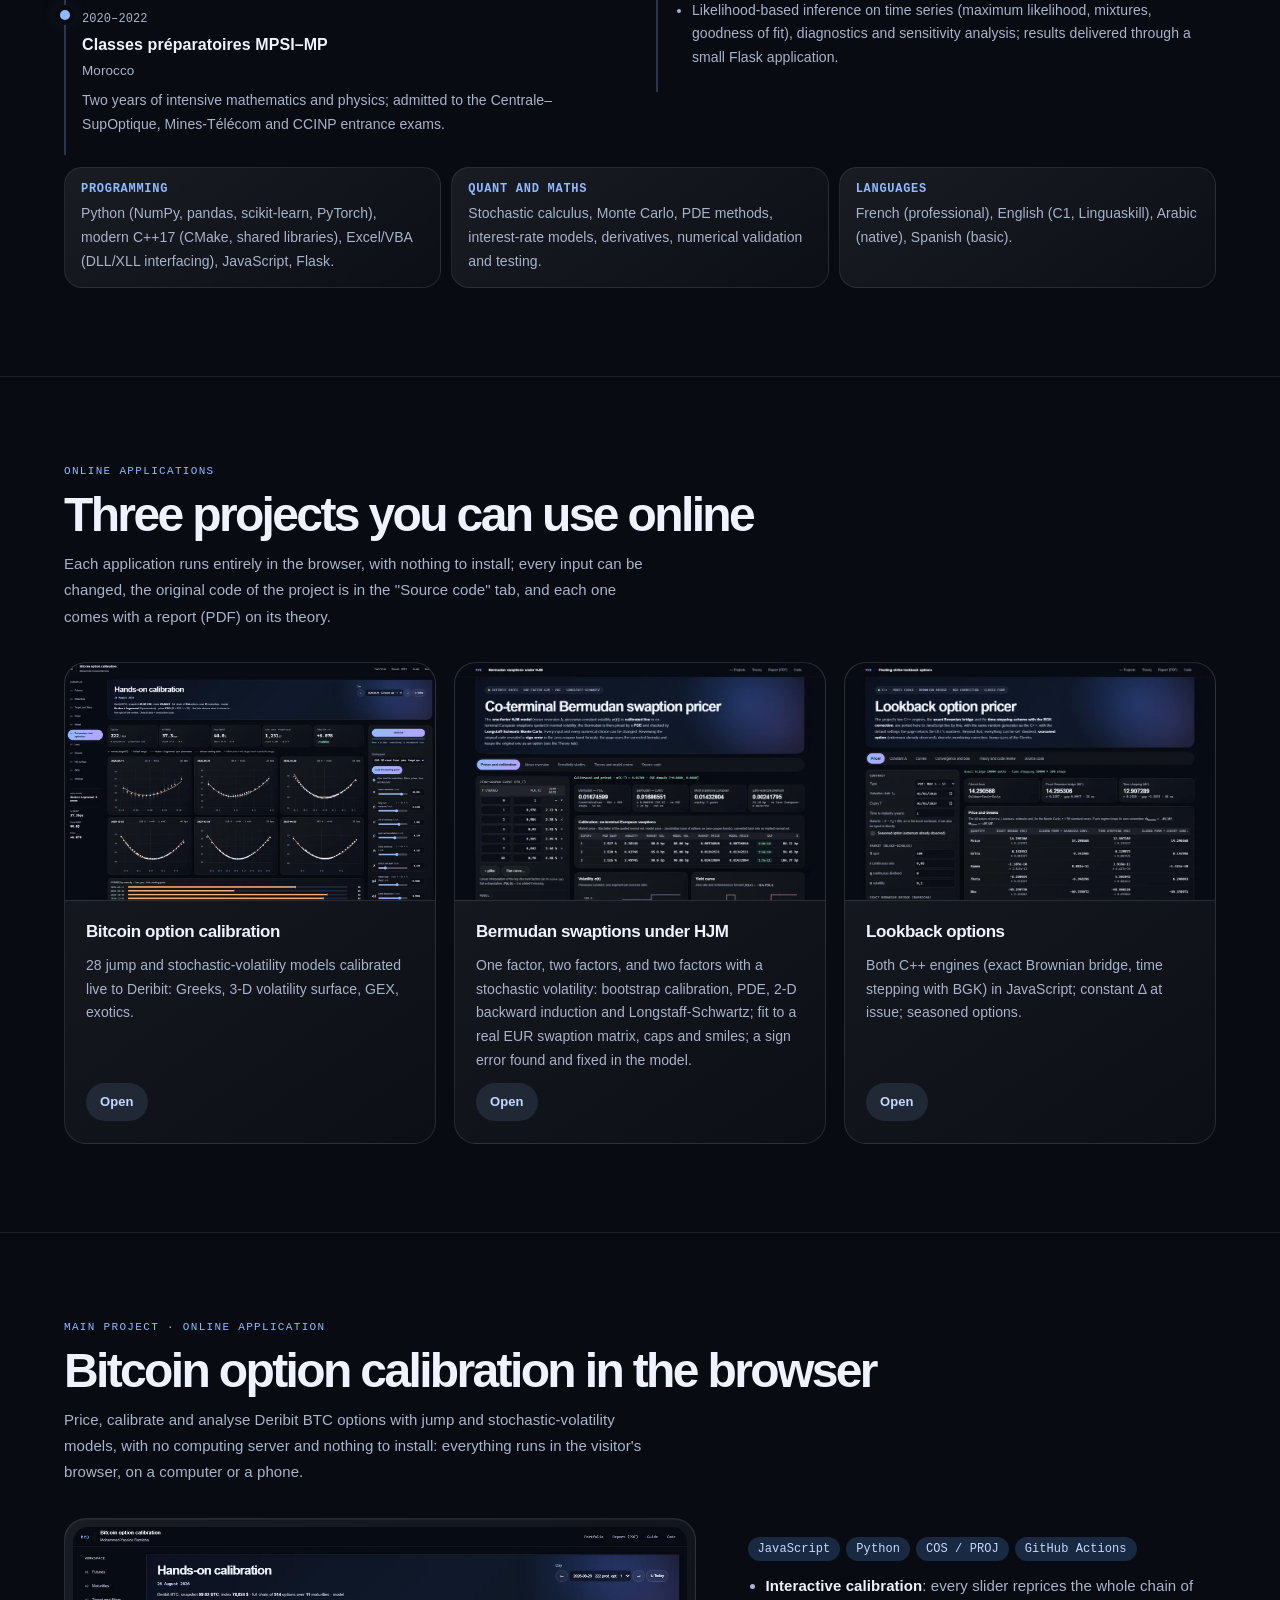
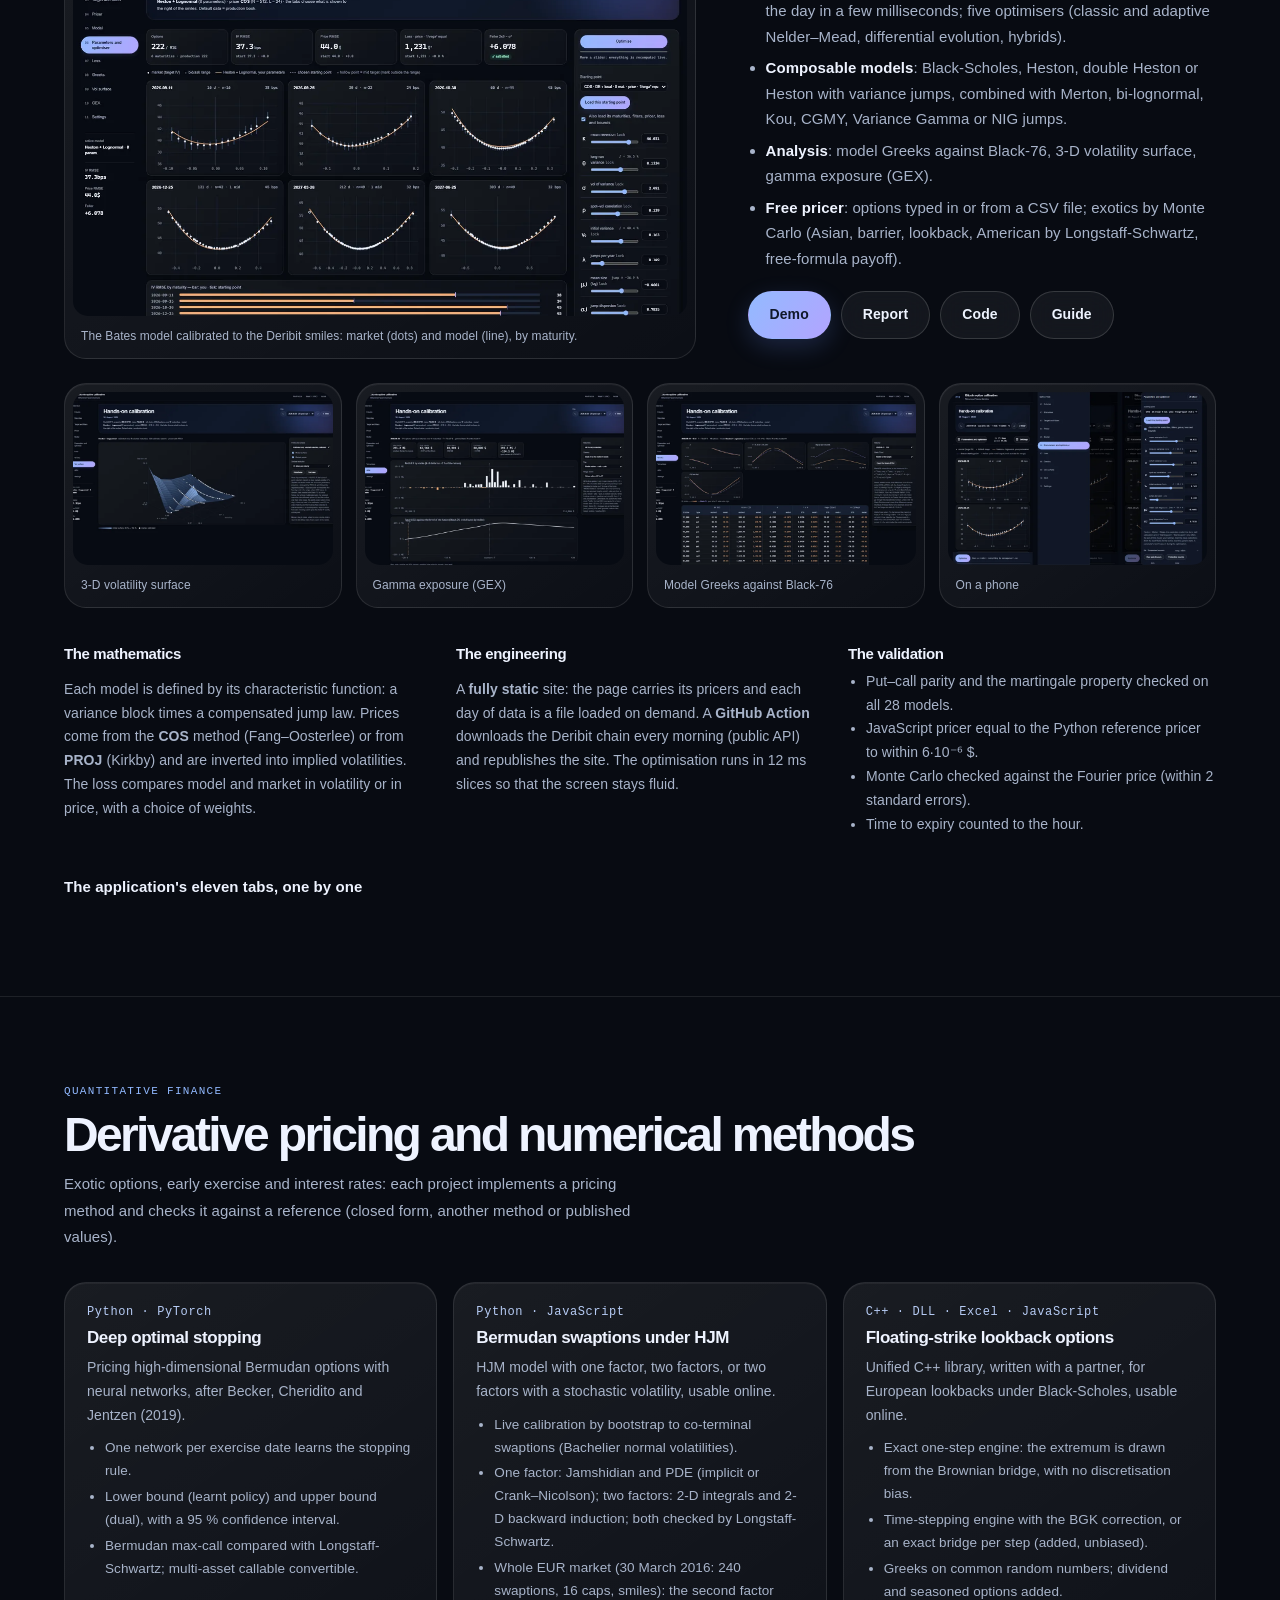
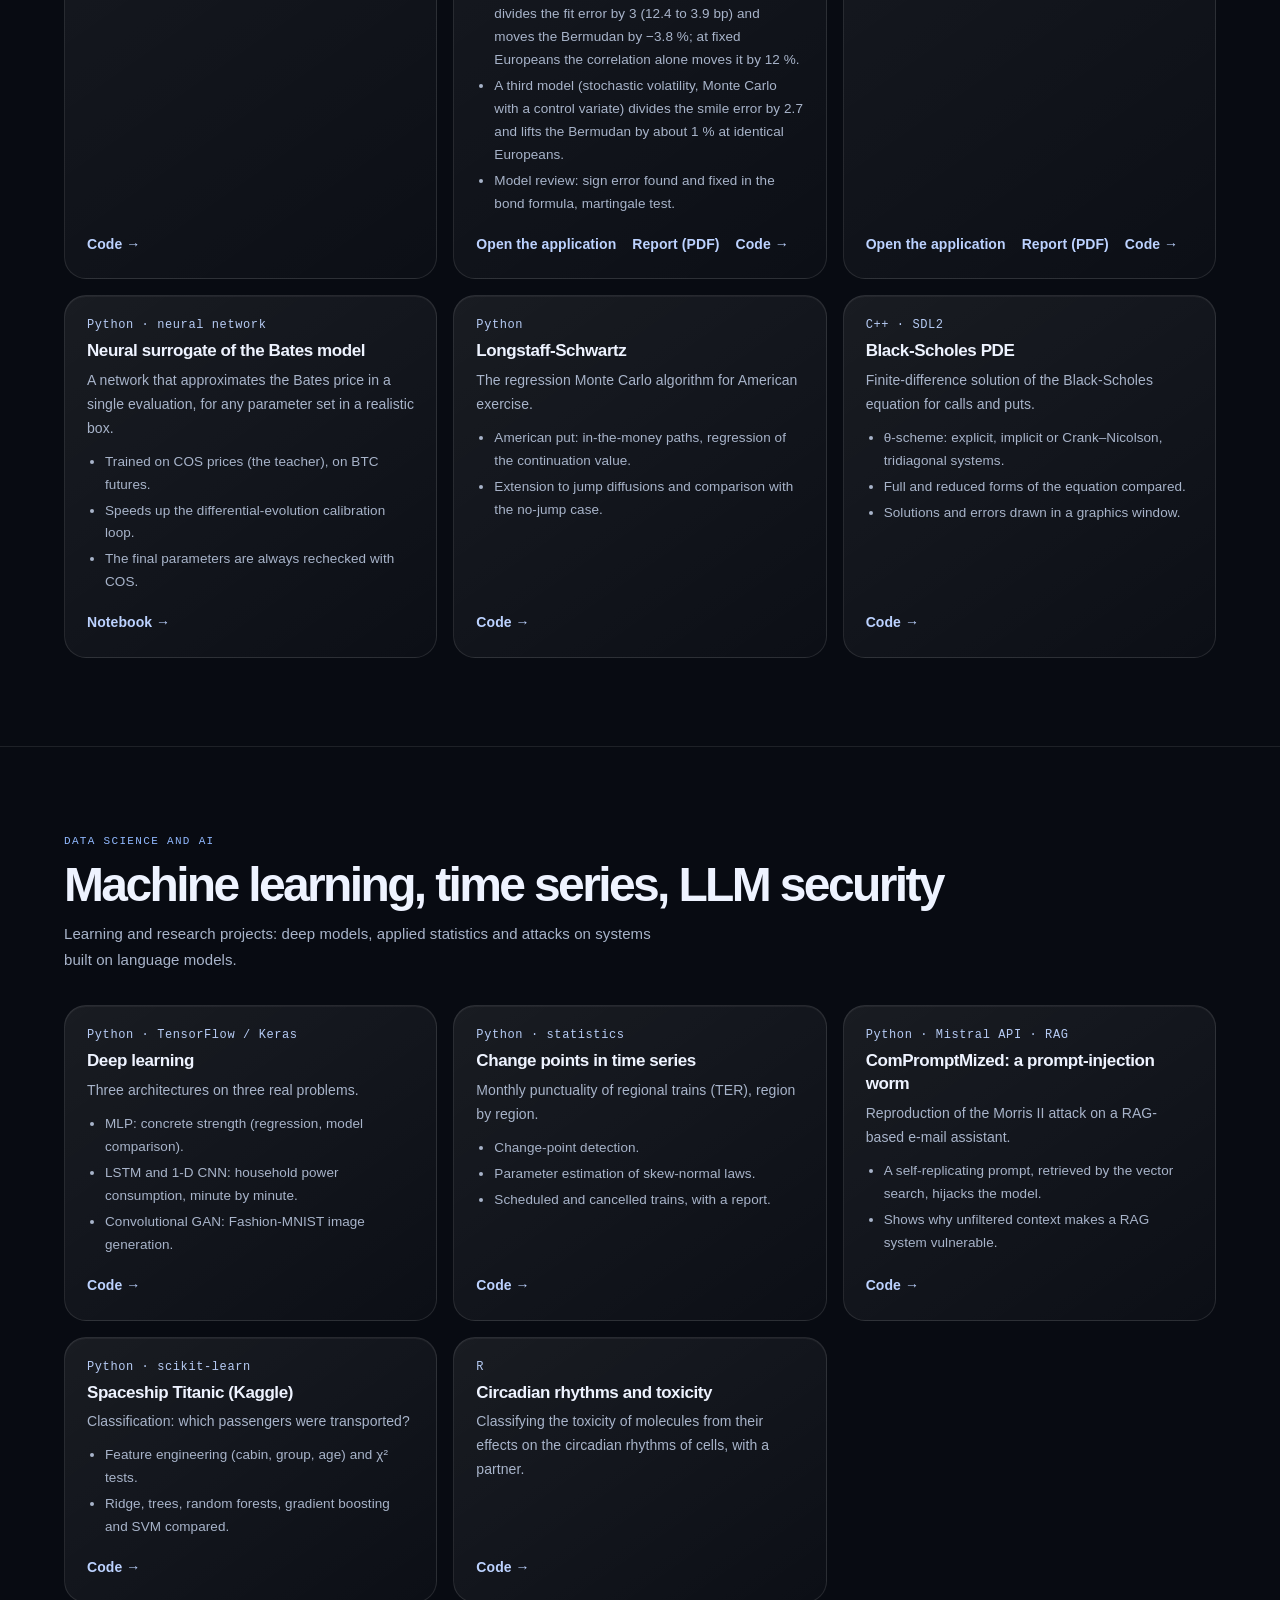
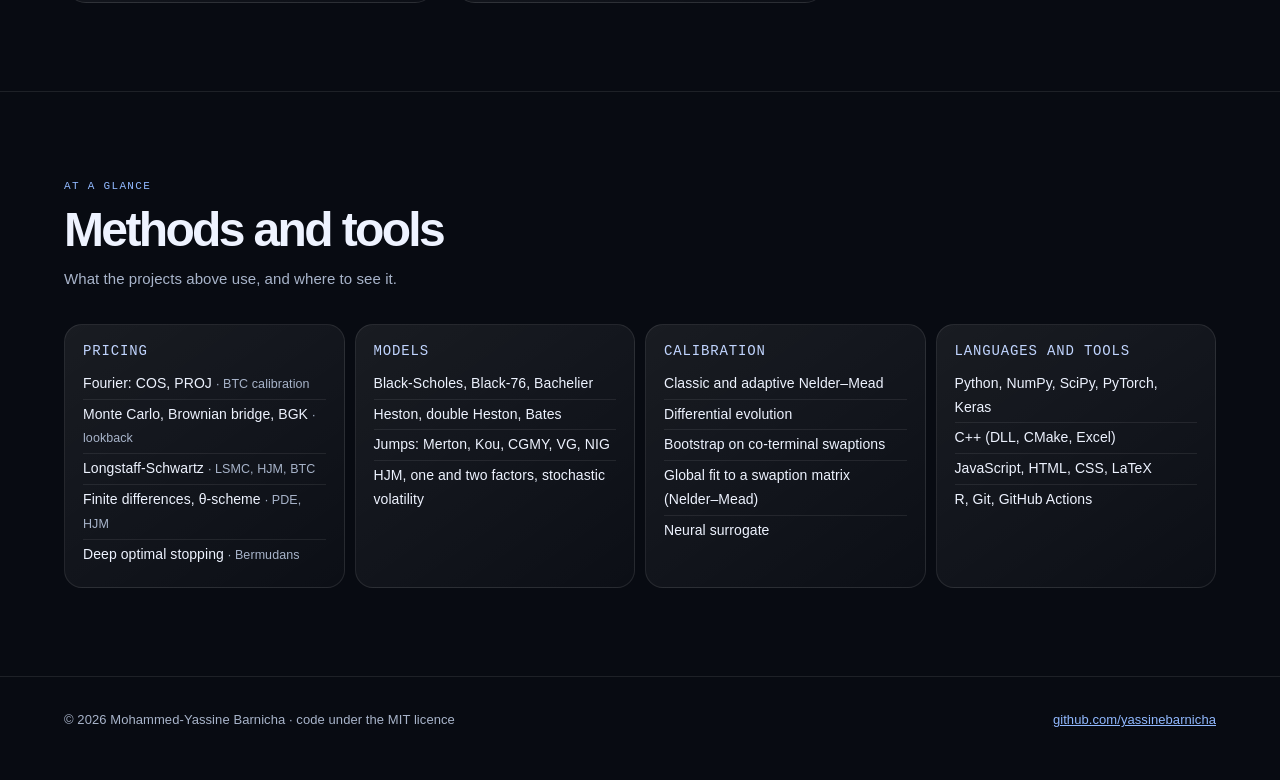
==== commit d357eece: "." ====
--- a/index.html
+++ b/index.html
@@ -152,6 +152,25 @@
 .methodes li{padding:3px 0;border-bottom:1px solid rgb(255 255 255 / 8%)}
 .methodes li:last-child{border-bottom:0}
 .methodes .ou{color:var(--ink2);font-size:12.5px}
+
+/* interview-prep lock (interview-prep/verrou.js): a button opens a password dialog; once unlocked the hub link appears */
+[hidden]{display:none!important}
+.verrou{flex:none;display:inline-flex;align-items:center;justify-content:center;width:38px;height:38px;border-radius:50%;cursor:pointer;
+  border:1px solid rgb(255 255 255 / 13%);background:rgb(255 255 255 / 5%);color:var(--ink2);transition:color .24s ease,background .24s ease}
+.verrou:hover{color:var(--ink);background:rgb(255 255 255 / 10%)}
+.verrou[aria-pressed="true"]{color:#a5f0ce;border-color:rgb(165 240 206 / 35%)}
+.verrou svg{width:17px;height:17px}
+.barre nav a.prep{color:#a5f0ce}
+dialog.mdp{width:min(380px,calc(100vw - 32px));padding:22px;border:1px solid var(--edge);border-radius:20px;background:#111827;color:var(--ink)}
+dialog.mdp::backdrop{background:rgb(4 6 10 / 70%);backdrop-filter:blur(4px)}
+dialog.mdp h2{font-size:20px;letter-spacing:-.02em;margin:0 0 6px}
+dialog.mdp p{margin:0 0 14px;color:var(--ink2);font-size:14px}
+dialog.mdp input{width:100%;min-height:46px;padding:0 14px;border-radius:12px;border:1px solid var(--line);background:var(--sunk);color:var(--ink);font:16px var(--sans)}
+dialog.mdp .ligne{display:flex;gap:10px;margin-top:14px}
+dialog.mdp button{min-height:42px;padding:0 16px;border-radius:999px;border:1px solid rgb(255 255 255 / 15%);background:rgb(255 255 255 / 5%);
+  color:var(--ink);font:600 13px var(--sans);cursor:pointer}
+dialog.mdp button.plein{background:linear-gradient(125deg,#93baff,#b2a4ff);color:#10182a;border-color:transparent}
+dialog.mdp .erreur{color:#ff999e;font-size:13px;min-height:1.4em;margin-top:10px}
 
 footer{padding:32px 0 48px;color:var(--ink2);font-size:13px}
 footer .page{display:flex;flex-wrap:wrap;gap:12px 32px;justify-content:space-between}
@@ -200,6 +219,7 @@
     <span class="mono-nom" aria-hidden="true">MYB</span>
     <span class="nom">Mohammed-Yassine Barnicha</span>
     <nav aria-label="Sections">
+      <a class="prep" id="lien-prep" href="interview-prep/" hidden>Interview prep</a>
       <a href="#parcours">Background</a>
       <a href="#applications">Apps</a>
       <a href="#calibration">BTC</a>
@@ -207,8 +227,20 @@
       <a href="#data">Data &amp; AI</a>
       <a href="#methodes">Methods</a>
     </nav>
+    <button class="verrou" id="verrou" type="button" aria-pressed="false" aria-label="Unlock interview prep" title="Interview prep">
+      <svg viewBox="0 0 24 24" fill="none" stroke="currentColor" stroke-width="2" stroke-linecap="round"><rect x="4" y="11" width="16" height="10" rx="2"/><path id="anse" d="M8 11V7a4 4 0 0 1 8 0v4"/></svg>
+    </button>
   </div>
 </div>
+<dialog class="mdp" id="dialogue-prep" aria-labelledby="titre-prep">
+  <form method="dialog" id="form-prep" autocomplete="off">
+    <h2 id="titre-prep">Interview prep</h2>
+    <p>Private notes. Enter the password to unlock them on this device.</p>
+    <input id="mdp-prep" type="password" autocomplete="current-password" aria-label="Password" required>
+    <div class="ligne"><button class="plein" type="submit" id="ok-prep">Unlock</button><button type="button" id="annuler-prep">Cancel</button></div>
+    <div class="erreur" id="erreur-prep" role="alert"></div>
+  </form>
+</dialog>
 
 <main>
 <header class="entete">
@@ -599,5 +631,40 @@
   </div>
 </footer>
 
+<script src="interview-prep/verrou.js"></script>
+<script>
+/* lock button: locked -> password dialog; unlocked -> shows the hub link, a second press locks again */
+(function () {
+  "use strict";
+  var V = window.VerrouHub, bouton = document.getElementById("verrou"), lien = document.getElementById("lien-prep");
+  var dlg = document.getElementById("dialogue-prep"), champ = document.getElementById("mdp-prep"), err = document.getElementById("erreur-prep");
+  var anse = document.getElementById("anse");
+  function etat() {
+    var ouvert = V.estOuvert();
+    bouton.setAttribute("aria-pressed", ouvert ? "true" : "false");
+    bouton.setAttribute("aria-label", ouvert ? "Lock interview prep" : "Unlock interview prep");
+    bouton.title = ouvert ? "Lock interview prep" : "Interview prep";
+    anse.setAttribute("d", ouvert ? "M8 11V7a4 4 0 0 1 7.6-1.7" : "M8 11V7a4 4 0 0 1 8 0v4");
+    lien.hidden = !ouvert;
+  }
+  bouton.addEventListener("click", function () {
+    if (V.estOuvert()) { V.verrouiller(); etat(); return; }
+    err.textContent = ""; champ.value = "";
+    if (dlg.showModal) dlg.showModal(); else dlg.setAttribute("open", "");
+    champ.focus();
+  });
+  document.getElementById("annuler-prep").addEventListener("click", function () { dlg.close ? dlg.close() : dlg.removeAttribute("open"); });
+  document.getElementById("form-prep").addEventListener("submit", function (ev) {
+    ev.preventDefault();
+    var ok = document.getElementById("ok-prep"); ok.disabled = true; err.textContent = "Checking…";
+    V.deverrouiller(champ.value).then(function () {
+      champ.value = ""; dlg.close ? dlg.close() : dlg.removeAttribute("open"); etat(); location.href = "interview-prep/";
+    }, function (e) {
+      err.textContent = e.message === "wrong password" ? "Wrong password." : e.message; champ.select();
+    }).then(function () { ok.disabled = false; });
+  });
+  etat();
+})();
+</script>
 </body>
 </html>
